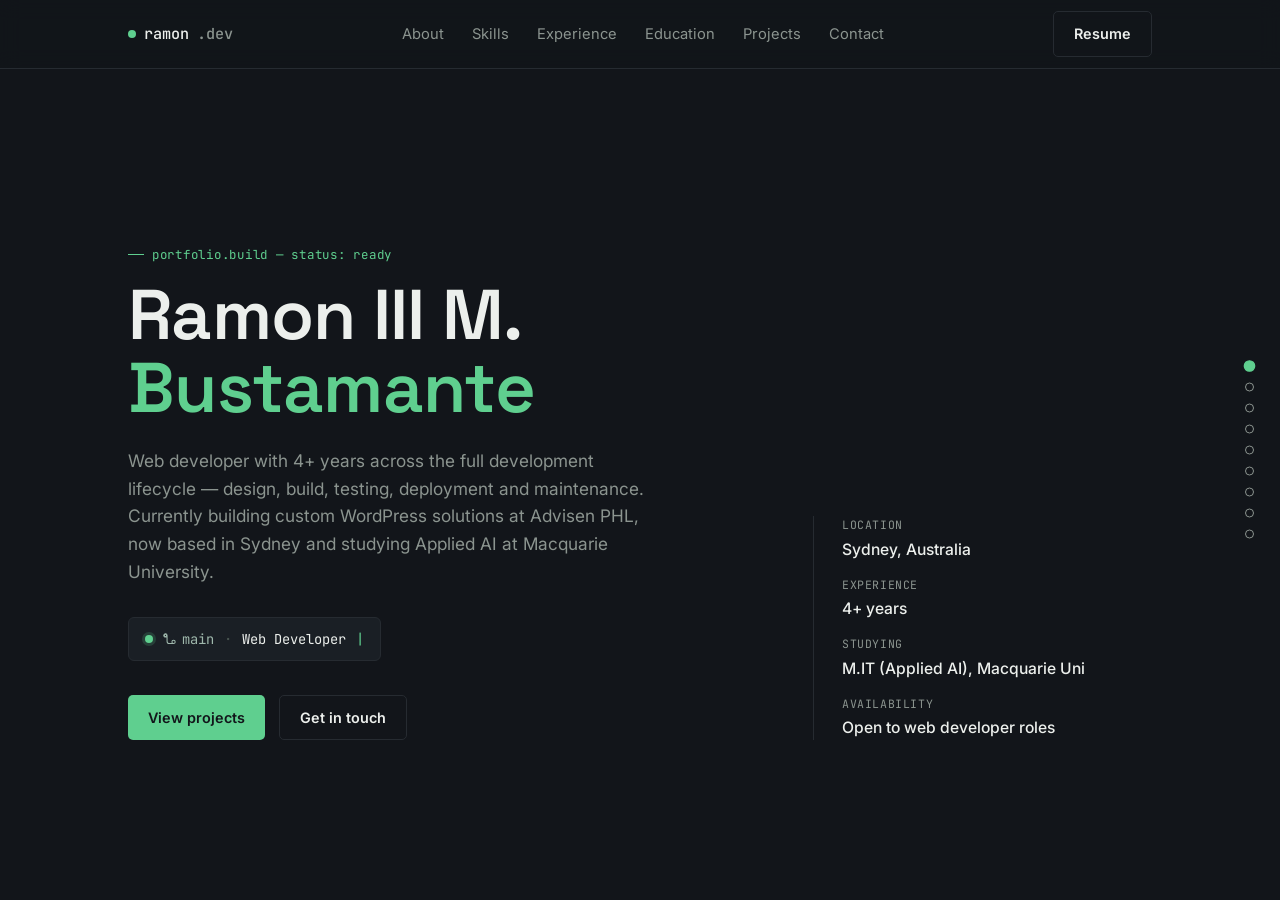
==== index.html @ 5009790d "Update index.html" ====
<!DOCTYPE html>
<html lang="en">
<head>
<meta charset="UTF-8">
<meta name="viewport" content="width=device-width, initial-scale=1.0">
<title>Ramon Bustamante — Web Developer</title>
<meta name="description" content="Ramon Bustamante — Web Developer with 4+ years of experience in WordPress, PHP and JavaScript, based in Sydney, Australia.">
<link rel="icon" href="data:image/svg+xml,%3Csvg xmlns='http://www.w3.org/2000/svg' viewBox='0 0 64 64'%3E%3Crect width='64' height='64' rx='14' fill='%231A1F25'/%3E%3Ctext x='32' y='43' font-family='Georgia, serif' font-size='30' font-weight='700' fill='%235FCF8F' text-anchor='middle'%3ER%3C/text%3E%3C/svg%3E">
<meta name="theme-color" content="#12151A">
<link rel="preconnect" href="https://fonts.googleapis.com">
<link rel="preconnect" href="https://fonts.gstatic.com" crossorigin>
<link href="https://fonts.googleapis.com/css2?family=Space+Grotesk:wght@400;500;600;700&family=Inter:wght@400;500;600;700&family=JetBrains+Mono:wght@400;500&display=swap" rel="stylesheet">
<link rel="stylesheet" href="styles.css">
</head>
<body>

<header>
  <div class="wrap">
    <a href="#top" class="logo"><span class="dot"></span>ramon<span class="muted">.dev</span></a>
    <nav id="siteNav">
      <ul>
        <li><a href="#about">About</a></li>
        <li><a href="#skills">Skills</a></li>
        <li><a href="#experience">Experience</a></li>
        <li><a href="#education">Education</a></li>
        <li><a href="#projects">Projects</a></li>
        <li><a href="#contact">Contact</a></li>
      </ul>
      <button class="nav-toggle" id="navToggle" aria-label="Toggle menu" aria-expanded="false">
        <span class="hamburger"><span></span><span></span><span></span></span>
      </button>
    </nav>
    <a href="resume.pdf" class="btn btn-outline header-cta" target="_blank" rel="noopener">Resume</a>
  </div>
</header>

<main id="top">
<div class="hscroll" id="hscroll">

  <!-- ================= HERO ================= -->
  <section class="hero panel">
    <div class="wrap">
      <div>
        <div class="eyebrow">portfolio.build — status: ready</div>
        <h1>Ramon III M. <span>Bustamante</span></h1>
        <p class="lede">
          Web developer with 4+ years across the full development lifecycle — design, build,
          testing, deployment and maintenance. Currently building custom WordPress solutions at
          Advisen PHL, now based in Sydney and studying Applied AI at Macquarie University.
        </p>

        <div class="status-bar" aria-live="polite">
          <span class="status-dot"></span>
          <span class="status-branch">
            <svg width="13" height="13" viewBox="0 0 16 16" fill="none"><path d="M5 3a2 2 0 1 1-4 0 2 2 0 0 1 4 0Zm10 8a2 2 0 1 1-4 0 2 2 0 0 1 4 0ZM5 3v7a3 3 0 0 0 3 3h3" stroke="#9FB8AC" stroke-width="1.3"/><circle cx="3" cy="3" r="1.4" stroke="#9FB8AC" stroke-width="1.3"/></svg>
            main
          </span>
          <span class="status-sep">·</span>
          <span id="roleText">Web Developer</span><span class="status-cursor">|</span>
        </div>

        <div class="hero-cta">
          <a href="#projects" class="btn btn-solid">View projects</a>
          <a href="mailto:rbustam93@gmail.com" class="btn btn-outline">Get in touch</a>
        </div>
      </div>

      <div class="hero-meta">
        <div class="meta-row"><span class="k">LOCATION</span><span class="v">Sydney, Australia</span></div>
        <div class="meta-row"><span class="k">EXPERIENCE</span><span class="v">4+ years</span></div>
        <div class="meta-row"><span class="k">STUDYING</span><span class="v">M.IT (Applied AI), Macquarie Uni</span></div>
        <div class="meta-row"><span class="k">AVAILABILITY</span><span class="v">Open to web developer roles</span></div>
      </div>
    </div>
  </section>

  <!-- ================= ABOUT ================= -->
  <section class="about panel" id="about">
    <div class="wrap">
      <div class="reveal">
        <div class="eyebrow">about</div>
        <h2 class="section-title">Web Development + applied AI</h2>
        <p>
          I'm a web developer experienced across the full development lifecycle — design, build,
          testing, deployment and maintenance. Most recently I've been building custom WordPress
          themes and ACF-driven page sections at <strong>Advisen PHL</strong>, after roles at
          <strong>Snapscale</strong> (formerly Carpediem Solutions) and <strong>Carve Business
          Management Services</strong>, where I worked on WooCommerce stores, third-party API
          integrations and MySQL-backed hosting environments.
        </p>
        <p>
          I recently relocated my job search to Sydney, where I'm completing a Master of Information Technology,
          specialising in Applied AI, at Macquarie University. I'm looking for a web developer or digital
          coordinator role where I can keep shipping solid front-end and WordPress work while growing into
          AI-assisted tooling.
        </p>
      </div>
      <div class="facts reveal">
        <div class="fact"><span class="k">based_in</span><span class="v">Sydney, AU</span></div>
        <div class="fact"><span class="k">relocated_from</span><span class="v">Davao City, PH</span></div>
        <div class="fact"><span class="k">studying</span><span class="v">Macquarie University</span></div>
        <div class="fact"><span class="k">focus</span><span class="v">Web Dev · Applied AI</span></div>
        <div class="fact"><span class="k">target_role</span><span class="v">Web Developer</span></div>
        <div class="fact"><span class="k">status</span><span class="v">Open to work</span></div>
      </div>
    </div>
  </section>

  <!-- ================= SKILLS ================= -->
  <section class="panel" id="skills">
    <div class="wrap">
      <div class="section-head reveal">
        <div class="eyebrow">stack</div>
        <h2 class="section-title">Toolkit</h2>
      </div>
      <div class="skills-grid reveal">
        <div class="skill-card">
          <span class="count">04 tools</span>
          <h3>Frontend</h3>
          <div class="tag-row">
            <span class="tag">HTML5</span><span class="tag">CSS3</span><span class="tag">JavaScript</span><span class="tag">Responsive Design</span>
          </div>
        </div>
        <div class="skill-card">
          <span class="count">05 tools</span>
          <h3>Backend &amp; Databases</h3>
          <div class="tag-row">
            <span class="tag">PHP</span><span class="tag">MySQL</span><span class="tag">MSSQL</span><span class="tag">phpMyAdmin</span><span class="tag">C#</span>
          </div>
        </div>
        <div class="skill-card">
          <span class="count">04 tools</span>
          <h3>CMS &amp; Ecommerce</h3>
          <div class="tag-row">
            <span class="tag">WordPress</span><span class="tag">ACF</span><span class="tag">WooCommerce</span><span class="tag">Page Builders</span>
          </div>
        </div>
        <div class="skill-card">
          <span class="count">03 tools</span>
          <h3>Design &amp; 3D</h3>
          <div class="tag-row">
            <span class="tag">Adobe Illustrator</span><span class="tag">Adobe Photoshop</span><span class="tag">Unity 3D</span>
          </div>
        </div>
        <div class="skill-card">
          <span class="count">core</span>
          <h3>Strengths</h3>
          <div class="tag-row">
            <span class="tag">Performance Optimization</span><span class="tag">Problem Solving</span><span class="tag">Teamwork</span>
          </div>
        </div>
        <div class="skill-card learning">
          <span class="count">in progress</span>
          <h3>Currently learning</h3>
          <div class="tag-row">
            <span class="tag">Applied AI</span><span class="tag">Machine Learning</span>
          </div>
        </div>
      </div>
    </div>
  </section>

  <!-- ================= EXPERIENCE ================= -->
  <section class="panel" id="experience">
    <div class="wrap">
      <div class="section-head reveal">
        <div class="eyebrow">experience — 01 / 03</div>
        <h2 class="section-title">Website Developer</h2>
      </div>
      <div class="exp-block reveal">
        <div class="exp-meta">
          <span class="exp-org">Advisen PHL, Inc.</span>
          <span class="exp-date">Jan 2024 — Present</span>
        </div>
        <ul class="exp-list">
          <li>Develop responsive custom WordPress themes in a PHP environment</li>
          <li>Build custom WordPress page sections using the ACF plugin</li>
          <li>Design layouts and UI following HTML/CSS best practices, plus QA and site testing</li>
          <li>Deploy sites by configuring DNS and connecting hosting to WordPress</li>
        </ul>
      </div>
    </div>
  </section>

  <section class="panel" id="experience-2">
    <div class="wrap">
      <div class="section-head reveal">
        <div class="eyebrow">experience — 02 / 03</div>
        <h2 class="section-title">Website Developer</h2>
      </div>
      <div class="exp-block reveal">
        <div class="exp-meta">
          <span class="exp-org">Snapscale (formerly Carpediem Solutions)</span>
          <span class="exp-date">Nov 2021 — Jan 2024</span>
        </div>
        <ul class="exp-list">
          <li>Developed, tested and deployed web applications with cross-functional teams</li>
          <li>Built responsive interfaces with HTML5, CSS3 and JavaScript across devices</li>
          <li>Built responsive pages using custom builder tools and plugins within WordPress</li>
          <li>Tracked industry trends and recommended continuous improvements</li>
        </ul>
      </div>
    </div>
  </section>

  <section class="panel" id="experience-3">
    <div class="wrap">
      <div class="section-head reveal">
        <div class="eyebrow">experience — 03 / 03</div>
        <h2 class="section-title">Website Developer</h2>
      </div>
      <div class="exp-block reveal">
        <div class="exp-meta">
          <span class="exp-org">Carve Business Management Services</span>
          <span class="exp-date">2020 — 2021</span>
        </div>
        <ul class="exp-list">
          <li>Integrated secure payment gateways for WooCommerce stores supporting 3,000+ users</li>
          <li>Developed and integrated third-party APIs for order processing and data sync</li>
          <li>Configured server-side environments, hosting, and MySQL databases via phpMyAdmin</li>
          <li>Handled site migration, maintenance, debugging and performance checks</li>
        </ul>
      </div>
    </div>
  </section>

  <!-- ================= EDUCATION ================= -->
  <section class="panel" id="education">
    <div class="wrap">
      <div class="section-head reveal">
        <div class="eyebrow">education</div>
        <h2 class="section-title">Education</h2>
      </div>
      <div class="edu-card reveal">
        <div class="edu-main">
          <h3>BS in Information Technology</h3>
          <div class="edu-org">Holy Cross of Davao College</div>
          <span class="edu-date">2016 — 2020</span>
        </div>
        <ul>
          <li>Best in Capstone 2020 — Museo: a virtual tour guide for Davao Museum using augmented reality</li>
          <li>Certificates: SMART SWEEP, CISCO Packet Tracer, Android Dev Training</li>
        </ul>
      </div>
    </div>
  </section>

  <!-- ================= PROJECTS ================= -->
  <section class="panel" id="projects">
    <div class="wrap">
      <div class="section-head reveal">
        <div class="eyebrow">selected work</div>
        <h2 class="section-title">Projects</h2>
      </div>
      <!-- EDIT: add live/repo links once you have them, and swap in more real client projects -->
      <div class="project-grid reveal">
        <div class="project-card">
          <div class="project-top">
            <h3>Museo — AR Museum Tour Guide</h3>
            <span class="project-num">01</span>
          </div>
          <p>Augmented reality virtual tour guide for the Davao Museum, built as a capstone project — awarded Best in Capstone 2020 at Holy Cross of Davao College.</p>
          <div class="tag-row">
            <span class="tag">Unity 3D</span><span class="tag">C#</span><span class="tag">AR</span>
          </div>
          <div class="project-links">
            <a href="#" target="_blank" rel="noopener">Live ↗</a>
            <a href="#" target="_blank" rel="noopener">Code ↗</a>
          </div>
        </div>
        <div class="project-card">
          <div class="project-top">
            <h3>Project Two</h3>
            <span class="project-num">02</span>
          </div>
          <p>Add a client or personal project here — e.g. a WordPress build, WooCommerce store, or custom theme you can showcase.</p>
          <div class="tag-row">
            <span class="tag">WordPress</span><span class="tag">PHP</span>
          </div>
          <div class="project-links">
            <a href="#" target="_blank" rel="noopener">Live ↗</a>
            <a href="#" target="_blank" rel="noopener">Code ↗</a>
          </div>
        </div>
        <div class="project-card">
          <div class="project-top">
            <h3>Project Three</h3>
            <span class="project-num">03</span>
          </div>
          <p>One or two sentences on what this project does and the problem it solves.</p>
          <div class="tag-row">
            <span class="tag">WooCommerce</span><span class="tag">SEO</span>
          </div>
          <div class="project-links">
            <a href="#" target="_blank" rel="noopener">Live ↗</a>
            <a href="#" target="_blank" rel="noopener">Code ↗</a>
          </div>
        </div>
      </div>
    </div>
  </section>

  <!-- ================= CONTACT ================= -->
  <section class="panel panel-contact" id="contact">
    <div class="wrap">
      <div class="contact reveal">
        <div class="contact-inner">
          <h2>Let's work together</h2>
          <p>Looking for a web developer or digital coordinator in Sydney? I'd love to hear from you.</p>
          <div class="prompt">
            <!-- EDIT: double-check the email below — it looked like it might be a typo of gmail.com on your resume. Add your real LinkedIn/GitHub too. -->
            <div><span class="p1">$</span> <span class="p2">contact</span> --email <a href="mailto:rbustam93@gmail.com">rbustam93@gmail.com</a></div>
            <div><span class="p1">$</span> <span class="p2">contact</span> --phone <a href="tel:+61403941724">+61 403 941 724</a></div>
            <div><span class="p1">$</span> <span class="p2">contact</span> --linkedin <a href="https://www.linkedin.com/in/rbustam93/" target="_blank" rel="noopener">https://www.linkedin.com/in/rbustam93/</a></div>
            <div><span class="p1">$</span> <span class="p2">contact</span> --github <a href="https://github.com/rbustam" target="_blank" rel="noopener">https://github.com/rbustam</a></div>
          </div>
          <div class="contact-cta">
            <a href="mailto:rbustam93@gmail.com" class="btn btn-solid" style="background:#5FCF8F;color:#12181B">Email me</a>
          </div>
        </div>
      </div>
      <footer>
        <span id="year"></span> · Built with HTML, CSS &amp; JS · Deployed on GitHub Pages
      </footer>
    </div>
  </section>

</div><!-- /.hscroll -->

<nav class="dot-nav" id="dotNav" aria-label="Section navigation">
  <button data-index="0" aria-label="Go to Hero" class="active"></button>
  <button data-index="1" aria-label="Go to About"></button>
  <button data-index="2" aria-label="Go to Skills"></button>
  <button data-index="3" aria-label="Go to Experience 1 of 3"></button>
  <button data-index="4" aria-label="Go to Experience 2 of 3"></button>
  <button data-index="5" aria-label="Go to Experience 3 of 3"></button>
  <button data-index="6" aria-label="Go to Education"></button>
  <button data-index="7" aria-label="Go to Projects"></button>
  <button data-index="8" aria-label="Go to Contact"></button>
</nav>

</main>

<script>
  // Footer year
  document.getElementById('year').textContent = new Date().getFullYear();

  // Mobile nav toggle
  const nav = document.getElementById('siteNav');
  const navToggle = document.getElementById('navToggle');
  navToggle.addEventListener('click', () => {
    const open = nav.classList.toggle('open');
    navToggle.setAttribute('aria-expanded', open);
  });
  nav.querySelectorAll('a').forEach(a => a.addEventListener('click', () => {
    nav.classList.remove('open');
    navToggle.setAttribute('aria-expanded', false);
  }));

  // Rotating role text in the status bar
  // EDIT: change these to the roles/titles you want to highlight
  const roles = ['Web Developer', 'WordPress & PHP Specialist', 'Applied AI Student @ Macquarie'];
  let roleIndex = 0;
  const roleText = document.getElementById('roleText');
  const reduceMotion = window.matchMedia('(prefers-reduced-motion: reduce)').matches;
  if (!reduceMotion) {
    setInterval(() => {
      roleText.style.opacity = 0;
      setTimeout(() => {
        roleIndex = (roleIndex + 1) % roles.length;
        roleText.textContent = roles[roleIndex];
        roleText.style.opacity = 1;
      }, 250);
    }, 2800);
  }

  // ---- Horizontal snap-scroll (desktop only; mobile stays normal vertical scroll) ----
  const hscroll = document.getElementById('hscroll');
  const panels = Array.from(document.querySelectorAll('.panel'));
  const dotNav = document.getElementById('dotNav');
  const dots = dotNav ? Array.from(dotNav.querySelectorAll('button')) : [];
  const isDesktopLayout = () => window.innerWidth > 860;

  // Redirect vertical wheel/trackpad input into horizontal movement
  hscroll.addEventListener('wheel', (e) => {
    if (!isDesktopLayout()) return;
    if (Math.abs(e.deltaY) >= Math.abs(e.deltaX)) {
      e.preventDefault();
      hscroll.scrollLeft += e.deltaY;
    }
  }, { passive: false });

  // Arrow-key / Page Up-Down navigation between panels
  window.addEventListener('keydown', (e) => {
    if (!isDesktopLayout()) return;
    if (e.key === 'ArrowRight' || e.key === 'PageDown') {
      e.preventDefault();
      hscroll.scrollBy({ left: window.innerWidth, behavior: 'smooth' });
    } else if (e.key === 'ArrowLeft' || e.key === 'PageUp') {
      e.preventDefault();
      hscroll.scrollBy({ left: -window.innerWidth, behavior: 'smooth' });
    }
  });

  // Nav links + logo + "View projects" scroll to the right panel instead of jumping vertically
  document.querySelectorAll('#siteNav a, .hero-cta a[href^="#"], .logo').forEach(a => {
    a.addEventListener('click', (e) => {
      const targetId = a.getAttribute('href').slice(1);
      const target = document.getElementById(targetId);
      if (!target || !isDesktopLayout()) return;
      e.preventDefault();
      hscroll.scrollTo({ left: target.offsetLeft, behavior: 'smooth' });
    });
  });

  // Dot navigation: click to jump, and highlight whichever panel is active
  if (dotNav) {
    dots.forEach(btn => {
      btn.addEventListener('click', () => {
        const idx = parseInt(btn.dataset.index, 10);
        hscroll.scrollTo({ left: panels[idx].offsetLeft, behavior: 'smooth' });
      });
    });
    const syncDots = () => {
      if (!isDesktopLayout()) return;
      const idx = Math.round(hscroll.scrollLeft / window.innerWidth);
      dots.forEach((d, i) => d.classList.toggle('active', i === idx));
    };
    hscroll.addEventListener('scroll', syncDots);
    syncDots();
  }

  // Scroll reveal
  const revealEls = document.querySelectorAll('.reveal');
  if ('IntersectionObserver' in window && !reduceMotion) {
    const io = new IntersectionObserver((entries) => {
      entries.forEach(entry => {
        if (entry.isIntersecting) {
          entry.target.classList.add('is-visible');
          io.unobserve(entry.target);
        }
      });
    }, { threshold: 0.15 });
    revealEls.forEach(el => io.observe(el));
  } else {
    revealEls.forEach(el => el.classList.add('is-visible'));
  }
</script>

</body>
</html>
---- styles.css ----
/* ---------- Reset ---------- */
  *,*::before,*::after{box-sizing:border-box;margin:0;padding:0}
  img{max-width:100%;display:block}
  a{color:inherit;text-decoration:none}
  button{font:inherit;cursor:pointer;border:none;background:none;color:inherit}
  ul{list-style:none}

  /* ---------- Tokens (dark theme) ---------- */
  :root{
    --bg:#12151A;
    --bg-raised:#1A1F25;
    --bg-sunken:#0C0E11;
    --fg:#ECEFEC;
    --fg-dim:#8B948F;
    --accent:#5FCF8F;
    --accent-deep:#3AA873;
    --gold:#E3A542;
    --line:#262B31;
    --font-display:'Space Grotesk',sans-serif;
    --font-body:'Inter',sans-serif;
    --font-mono:'JetBrains Mono',monospace;
    --max:1080px;
  }

  html{scroll-behavior:smooth}
  body{
    background:var(--bg);
    color:var(--fg);
    font-family:var(--font-body);
    line-height:1.6;
    -webkit-font-smoothing:antialiased;
  }

  .wrap{max-width:var(--max);margin:0 auto;padding:0 28px}

  a:focus-visible,button:focus-visible{
    outline:2px solid var(--accent);
    outline-offset:3px;
  }

  .eyebrow{
    font-family:var(--font-mono);
    font-size:.78rem;
    letter-spacing:.06em;
    color:var(--accent);
    display:flex;
    align-items:center;
    gap:8px;
    margin-bottom:14px;
  }
  .eyebrow::before{content:"";width:16px;height:1px;background:var(--accent)}

  h1,h2,h3{font-family:var(--font-display);letter-spacing:-.01em}
  .section-title{font-size:clamp(1.7rem,3.6vw,2.35rem);font-weight:600;margin-bottom:20px}
  section{padding:56px 0}
  .section-head{max-width:600px;margin-bottom:32px}
  .muted{color:var(--fg-dim)}

  /* ---------- Header ---------- */
  header{
    position:sticky;top:0;z-index:50;
    background:rgba(18,21,26,.86);
    backdrop-filter:blur(10px);
    border-bottom:1px solid var(--line);
  }
  header .wrap{
    height:68px;display:flex;align-items:center;justify-content:space-between;
  }
  .logo{
    font-family:var(--font-mono);font-weight:500;font-size:.95rem;
    display:flex;align-items:center;gap:8px;
  }
  .logo .dot{width:8px;height:8px;border-radius:50%;background:var(--accent);flex:none}
  nav{display:flex;align-items:center;gap:32px}
  nav ul{display:flex;gap:28px}
  nav a{font-size:.92rem;color:var(--fg-dim);transition:color .15s}
  nav a:hover{color:var(--fg)}
  .btn{
    font-family:var(--font-body);font-weight:600;font-size:.9rem;
    padding:10px 20px;border-radius:5px;display:inline-flex;align-items:center;gap:8px;
    transition:transform .15s, background .15s, color .15s;
  }
  .btn-solid{background:var(--accent);color:var(--bg)}
  .btn-solid:hover{background:var(--fg);color:var(--bg);transform:translateY(-1px)}
  .btn-outline{border:1px solid var(--line);color:var(--fg)}
  .btn-outline:hover{border-color:var(--accent);color:var(--accent)}

  .nav-toggle{display:none}
  .hamburger{width:20px;height:14px;position:relative}
  .hamburger span{
    position:absolute;left:0;width:100%;height:2px;background:var(--fg);
    transition:transform .2s, opacity .2s;
  }
  .hamburger span:nth-child(1){top:0}
  .hamburger span:nth-child(2){top:6px}
  .hamburger span:nth-child(3){top:12px}
  nav.open .hamburger span:nth-child(1){transform:translateY(6px) rotate(45deg)}
  nav.open .hamburger span:nth-child(2){opacity:0}
  nav.open .hamburger span:nth-child(3){transform:translateY(-6px) rotate(-45deg)}

  /* ---------- Hero ---------- */
  .hero{padding:64px 0 48px}
  .hero .wrap{display:grid;grid-template-columns:1.3fr .7fr;gap:56px;align-items:end}
  .hero h1{font-size:clamp(2.6rem,6vw,4.4rem);font-weight:600;line-height:1.04}
  .hero h1 span{color:var(--accent)}
  .hero p.lede{max-width:520px;margin-top:22px;font-size:1.08rem;color:var(--fg-dim)}

  .status-bar{
    margin-top:32px;
    display:inline-flex;align-items:center;gap:10px;
    font-family:var(--font-mono);font-size:.86rem;
    background:var(--bg-raised);color:var(--fg);border:1px solid var(--line);
    padding:10px 16px;border-radius:6px;
  }
  .status-dot{width:8px;height:8px;border-radius:50%;background:var(--accent);flex:none;
    box-shadow:0 0 0 3px rgba(95,207,143,.18)}
  .status-branch{display:flex;align-items:center;gap:6px;color:#9FB8AC}
  .status-sep{color:#4A5651}
  #roleText{transition:opacity .25s ease}
  .status-cursor{display:inline-block;animation:blink 1s step-end infinite;color:var(--accent)}
  @keyframes blink{50%{opacity:0}}

  .hero-meta{
    display:flex;flex-direction:column;gap:14px;
    border-left:1px solid var(--line);padding-left:28px;
  }
  .meta-row{display:flex;flex-direction:column;gap:2px}
  .meta-row .k{font-family:var(--font-mono);font-size:.72rem;color:var(--fg-dim);letter-spacing:.05em}
  .meta-row .v{font-size:.98rem;font-weight:500;color:var(--fg)}

  .hero-cta{display:flex;gap:14px;margin-top:34px}

  /* ---------- About ---------- */
  .about .wrap{display:grid;grid-template-columns:1.15fr .85fr;gap:64px}
  .about p{margin-bottom:16px;color:var(--fg-dim);max-width:540px}
  .about p strong{color:var(--fg)}
  .facts{
    border:1px solid var(--line);border-radius:8px;overflow:hidden;
    background:var(--bg-raised);
    height:fit-content;
  }
  .facts .fact{
    display:flex;justify-content:space-between;gap:16px;
    padding:16px 20px;border-bottom:1px solid var(--line);
    font-size:.92rem;
  }
  .facts .fact:last-child{border-bottom:none}
  .facts .fact .k{font-family:var(--font-mono);color:var(--fg-dim)}
  .facts .fact .v{font-weight:600;text-align:right;color:var(--fg)}

  /* ---------- Skills ---------- */
  .skills-grid{
    display:grid;grid-template-columns:repeat(3,1fr);gap:1px;
    background:var(--line);border:1px solid var(--line);border-radius:8px;overflow:hidden;
  }
  .skill-card{background:var(--bg);padding:22px 22px}
  .skill-card h3{font-size:1rem;font-weight:600;margin-bottom:4px}
  .skill-card .count{font-family:var(--font-mono);font-size:.72rem;color:var(--gold);margin-bottom:14px;display:block}
  .tag-row{display:flex;flex-wrap:wrap;gap:8px}
  .tag{
    font-family:var(--font-mono);font-size:.76rem;
    background:rgba(95,207,143,.12);color:var(--accent);
    padding:5px 10px;border-radius:4px;
  }
  .skill-card.learning{background:var(--accent);color:var(--bg)}
  .skill-card.learning h3{color:var(--bg)}
  .skill-card.learning .tag{background:rgba(12,14,17,.18);color:var(--bg)}

  /* ---------- Experience ---------- */
  .exp-block{max-width:640px}
  .exp-meta{display:flex;align-items:center;gap:16px;flex-wrap:wrap;margin-bottom:26px}
  .exp-org{color:var(--accent);font-weight:600;font-size:1.1rem}
  .exp-date{
    font-family:var(--font-mono);font-size:.8rem;color:var(--fg-dim);
    border:1px solid var(--line);padding:4px 10px;border-radius:4px;
  }
  .exp-list{color:var(--fg-dim);font-size:1rem}
  .exp-list li{position:relative;padding-left:18px;margin-bottom:12px;line-height:1.55}
  .exp-list li::before{content:"–";position:absolute;left:0;color:var(--gold)}

  /* ---------- Education ---------- */
  .edu-card{
    border:1px solid var(--line);border-radius:8px;padding:28px 30px;
    background:var(--bg-raised);display:flex;flex-wrap:wrap;gap:24px;justify-content:space-between;
  }
  .edu-card .edu-main h3{font-size:1.1rem;font-weight:600;margin-bottom:4px}
  .edu-card .edu-org{color:var(--accent);font-weight:600;font-size:.92rem;margin-bottom:10px}
  .edu-card .edu-date{font-family:var(--font-mono);font-size:.78rem;color:var(--fg-dim)}
  .edu-card ul{color:var(--fg-dim);font-size:.92rem;max-width:520px}
  .edu-card li{position:relative;padding-left:16px;margin-bottom:6px}
  .edu-card li::before{content:"–";position:absolute;left:0;color:var(--gold)}

  /* ---------- Projects ---------- */
  .project-grid{display:grid;grid-template-columns:repeat(3,1fr);gap:22px}
  .project-card{
    border:1px solid var(--line);border-radius:8px;padding:22px;
    background:var(--bg-raised);
    display:flex;flex-direction:column;gap:12px;
    transition:border-color .15s, transform .15s;
  }
  .project-card:hover{border-color:var(--accent);transform:translateY(-3px)}
  .project-top{display:flex;justify-content:space-between;align-items:flex-start}
  .project-card h3{font-size:1.08rem;font-weight:600}
  .project-num{font-family:var(--font-mono);font-size:.72rem;color:var(--fg-dim)}
  .project-card p{color:var(--fg-dim);font-size:.92rem;flex:1}
  .project-links{display:flex;gap:16px;font-family:var(--font-mono);font-size:.8rem}
  .project-links a{color:var(--accent);border-bottom:1px solid transparent}
  .project-links a:hover{border-color:var(--accent)}

  /* ---------- Contact ---------- */
  .contact{background:var(--bg-raised);color:var(--fg);border-radius:10px;padding:48px 44px;border:1px solid var(--line)}
  .contact-inner{max-width:var(--max);margin:0 auto}
  .contact h2{font-size:clamp(1.9rem,4vw,2.6rem);font-weight:600;margin-bottom:16px}
  .contact p{color:var(--fg-dim);max-width:460px;margin-bottom:30px}
  .prompt{
    font-family:var(--font-mono);font-size:.92rem;
    background:var(--bg-sunken);border:1px solid var(--line);border-radius:6px;
    padding:20px 22px;line-height:2;
  }
  .prompt .p1{color:var(--accent)}
  .prompt .p2{color:var(--fg-dim)}
  .prompt a{color:var(--fg);border-bottom:1px solid var(--line)}
  .prompt a:hover{border-color:var(--accent)}
  .contact-cta{margin-top:28px;display:flex;gap:14px}

  footer{padding:36px 0;text-align:center;font-family:var(--font-mono);font-size:.78rem;color:var(--fg-dim)}

  /* ---------- Reveal ---------- */
  .reveal{opacity:0;transform:translateY(16px);transition:opacity .5s ease, transform .5s ease}
  .reveal.is-visible{opacity:1;transform:translateY(0)}

  /* ---------- Dot nav (hidden by default; enabled on desktop below) ---------- */
  .dot-nav{display:none}

  /* ---------- Horizontal snap-scroll (desktop) ---------- */
  @media (min-width:861px){
    html,body{height:100%;overflow:hidden}
    body{display:flex;flex-direction:column}
    header{flex:none}
    main#top{flex:1;min-height:0;overflow:hidden;position:relative}

    .hscroll{
      display:flex;
      height:100%;
      overflow-x:auto;
      overflow-y:hidden;
      scroll-snap-type:x mandatory;
      -webkit-overflow-scrolling:touch;
      scrollbar-width:none;
    }
    .hscroll::-webkit-scrollbar{display:none}

    .panel{
      flex:0 0 100vw;
      width:100vw;
      height:100%;
      scroll-snap-align:start;
      scroll-snap-stop:always;
      overflow-y:auto;
      overflow-x:hidden;
      display:flex;
      flex-direction:column;
    }
    /* margin:auto vertically centers content that fits, and collapses to 0
       (rather than clipping) when content is taller than the panel */
    .panel > .wrap{margin:auto;width:100%}

    .dot-nav{
      display:flex;flex-direction:column;gap:12px;
      position:fixed;right:26px;top:50%;transform:translateY(-50%);z-index:60;
    }
    .dot-nav button{
      width:9px;height:9px;border-radius:50%;padding:0;
      border:1px solid var(--fg-dim);background:transparent;
      transition:background .2s,border-color .2s,transform .2s;
    }
    .dot-nav button.active{background:var(--accent);border-color:var(--accent);transform:scale(1.3)}
    .dot-nav button:hover{border-color:var(--accent)}
  }

  /* ---------- Responsive ---------- */
  @media (max-width:860px){
    .hero .wrap{grid-template-columns:1fr}
    .hero-meta{border-left:none;padding-left:0;border-top:1px solid var(--line);padding-top:20px;
      flex-direction:row;flex-wrap:wrap;gap:24px}
    .about .wrap{grid-template-columns:1fr}
    .skills-grid{grid-template-columns:repeat(2,1fr)}
    .project-grid{grid-template-columns:1fr}
    .contact{margin:0 16px;padding:44px 26px}
  }
  @media (max-width:680px){
    nav ul,.header-cta{display:none}
    nav.open ul{
      display:flex;flex-direction:column;position:absolute;top:68px;left:0;right:0;
      background:var(--bg);padding:20px 28px;gap:18px;border-bottom:1px solid var(--line);
    }
    .nav-toggle{display:flex;align-items:center;justify-content:center}
    .skills-grid{grid-template-columns:1fr}
    section{padding:56px 0}
  }

  @media (prefers-reduced-motion:reduce){
    *,*::before,*::after{
      animation-duration:.001ms!important;animation-iteration-count:1!important;
      transition-duration:.001ms!important;scroll-behavior:auto!important;
    }
  }
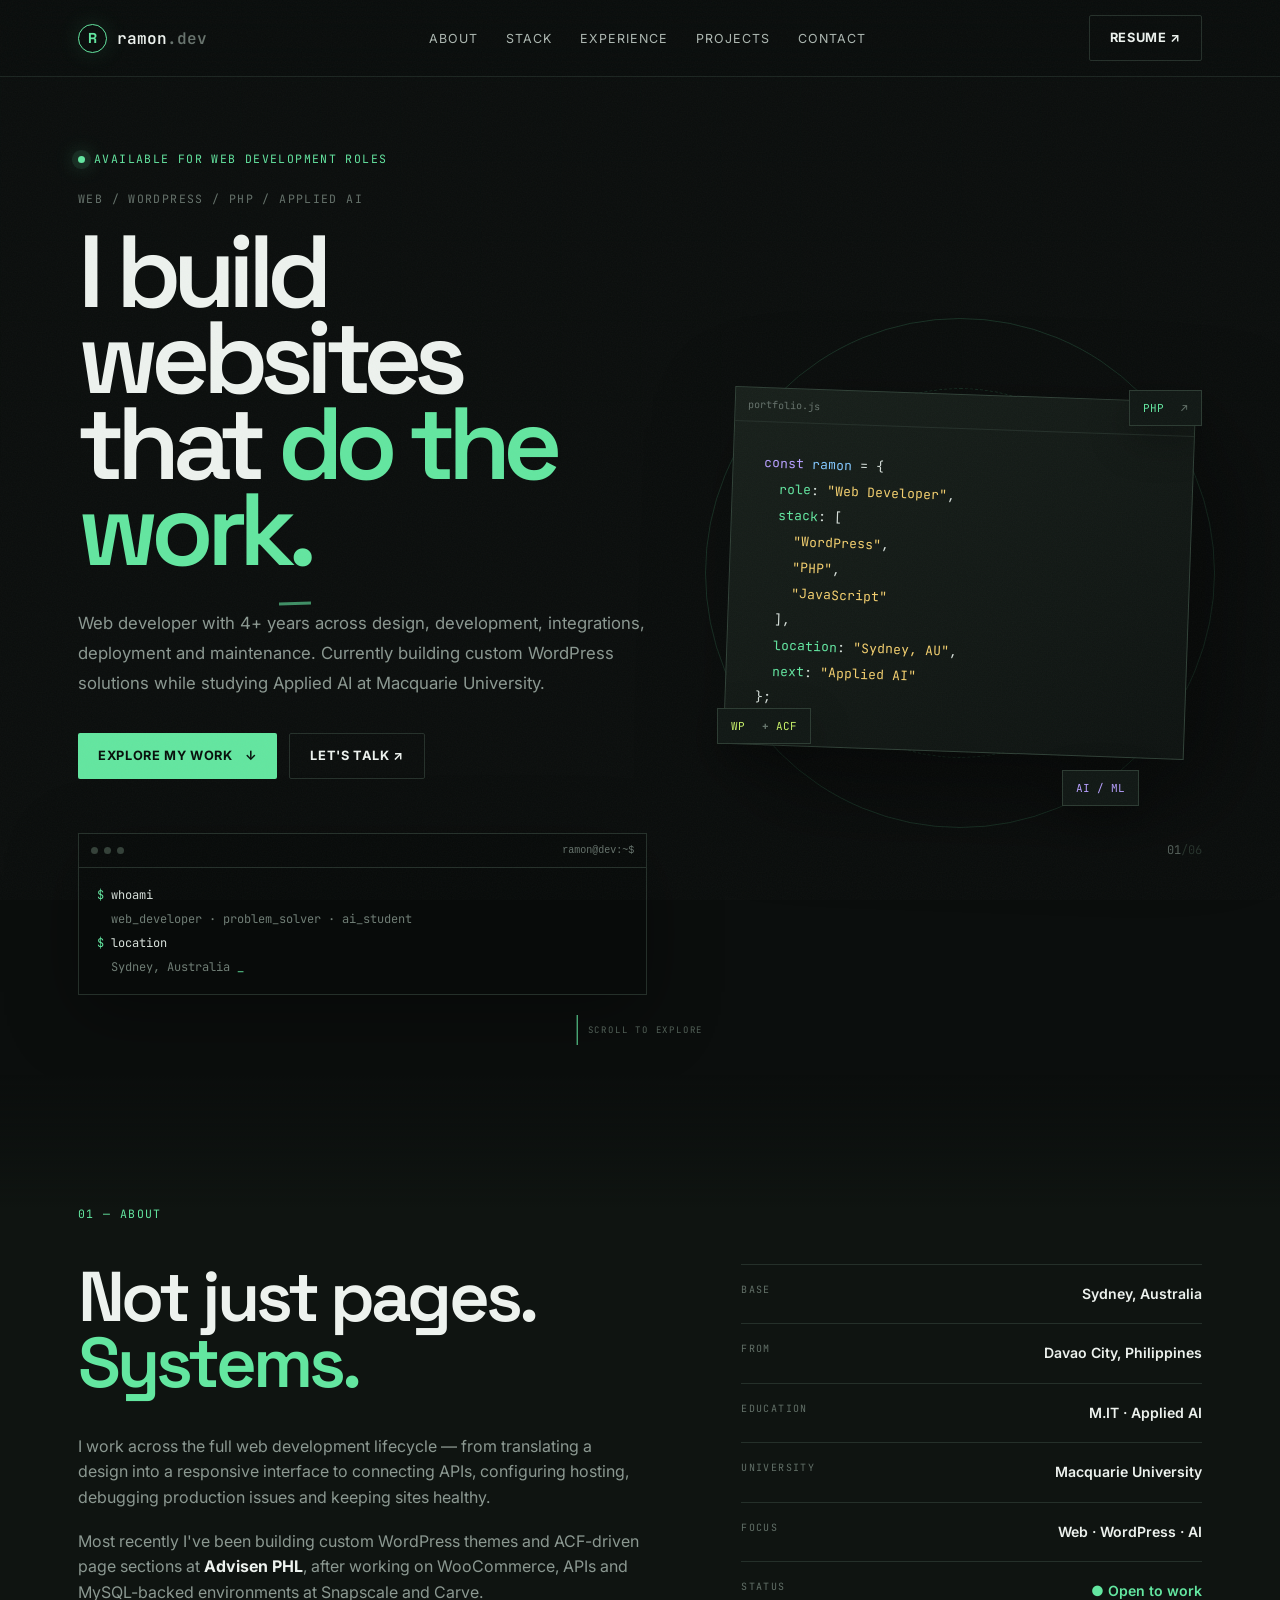
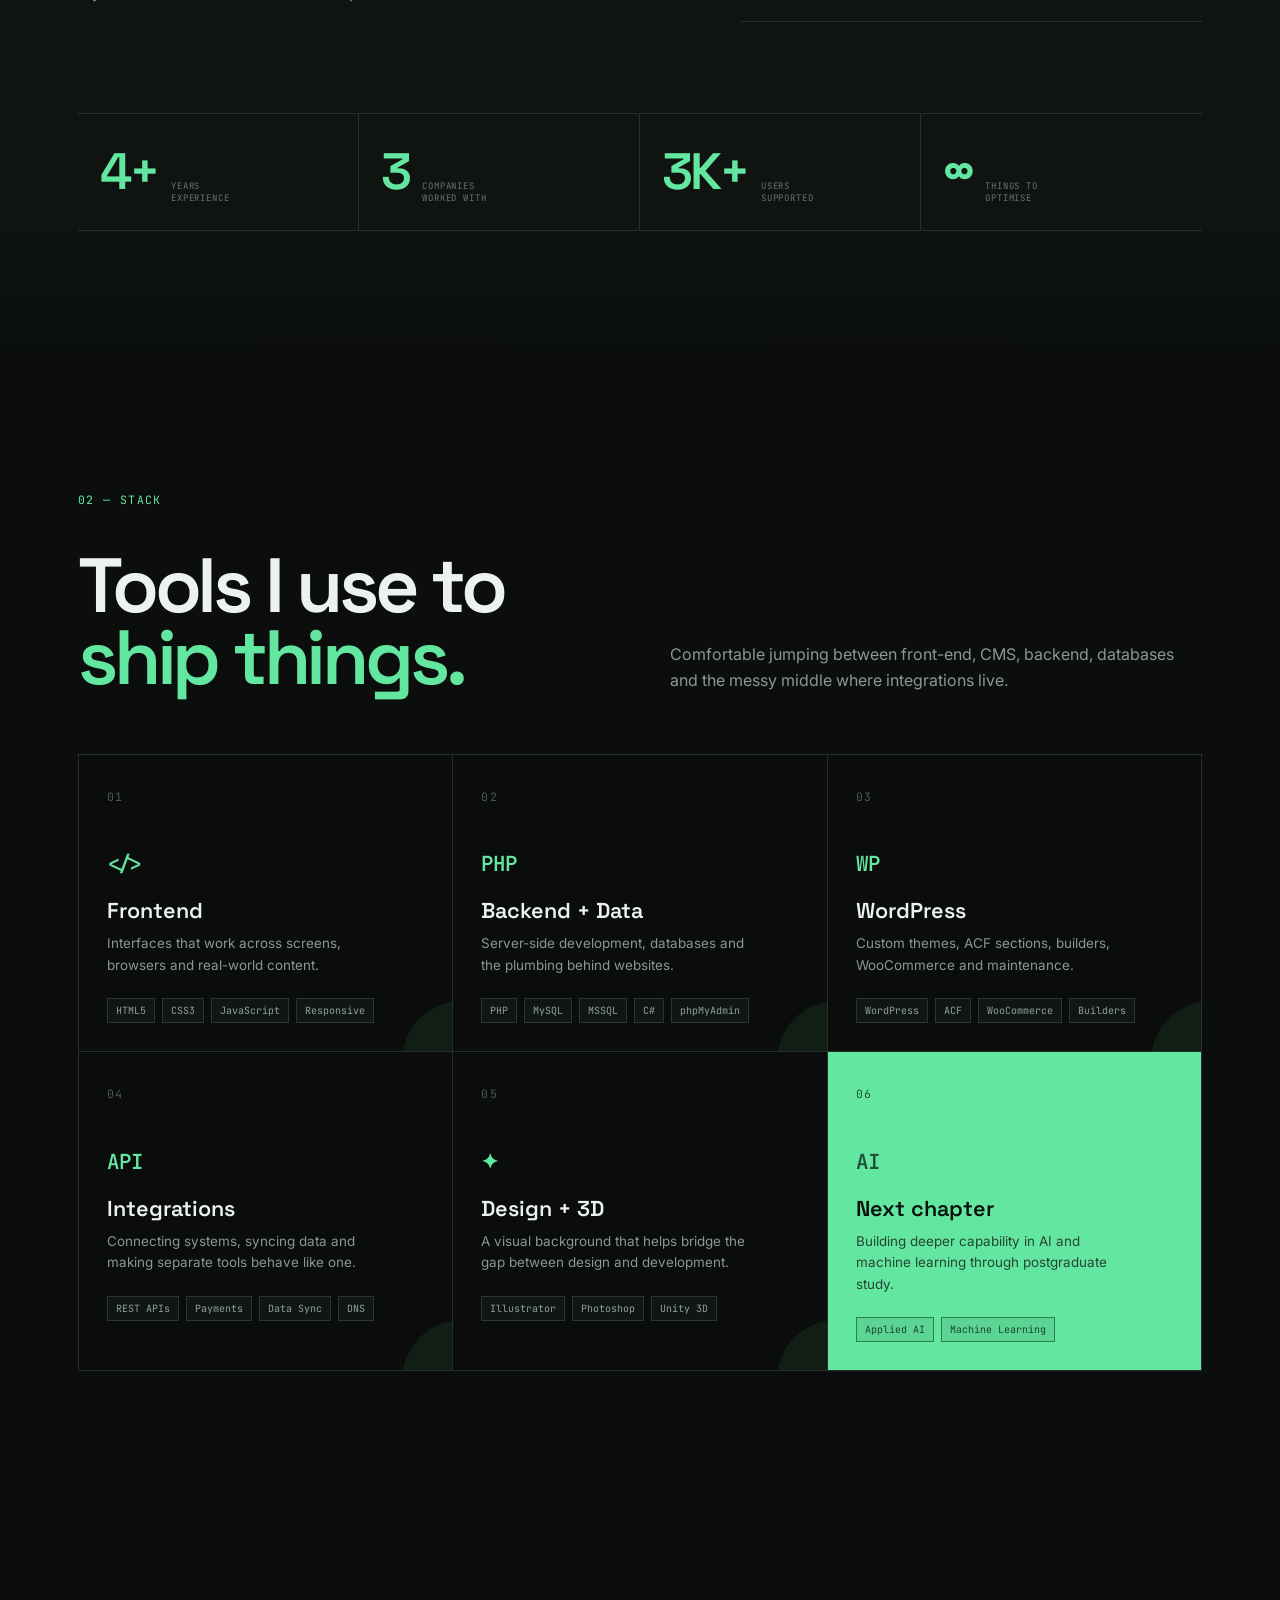
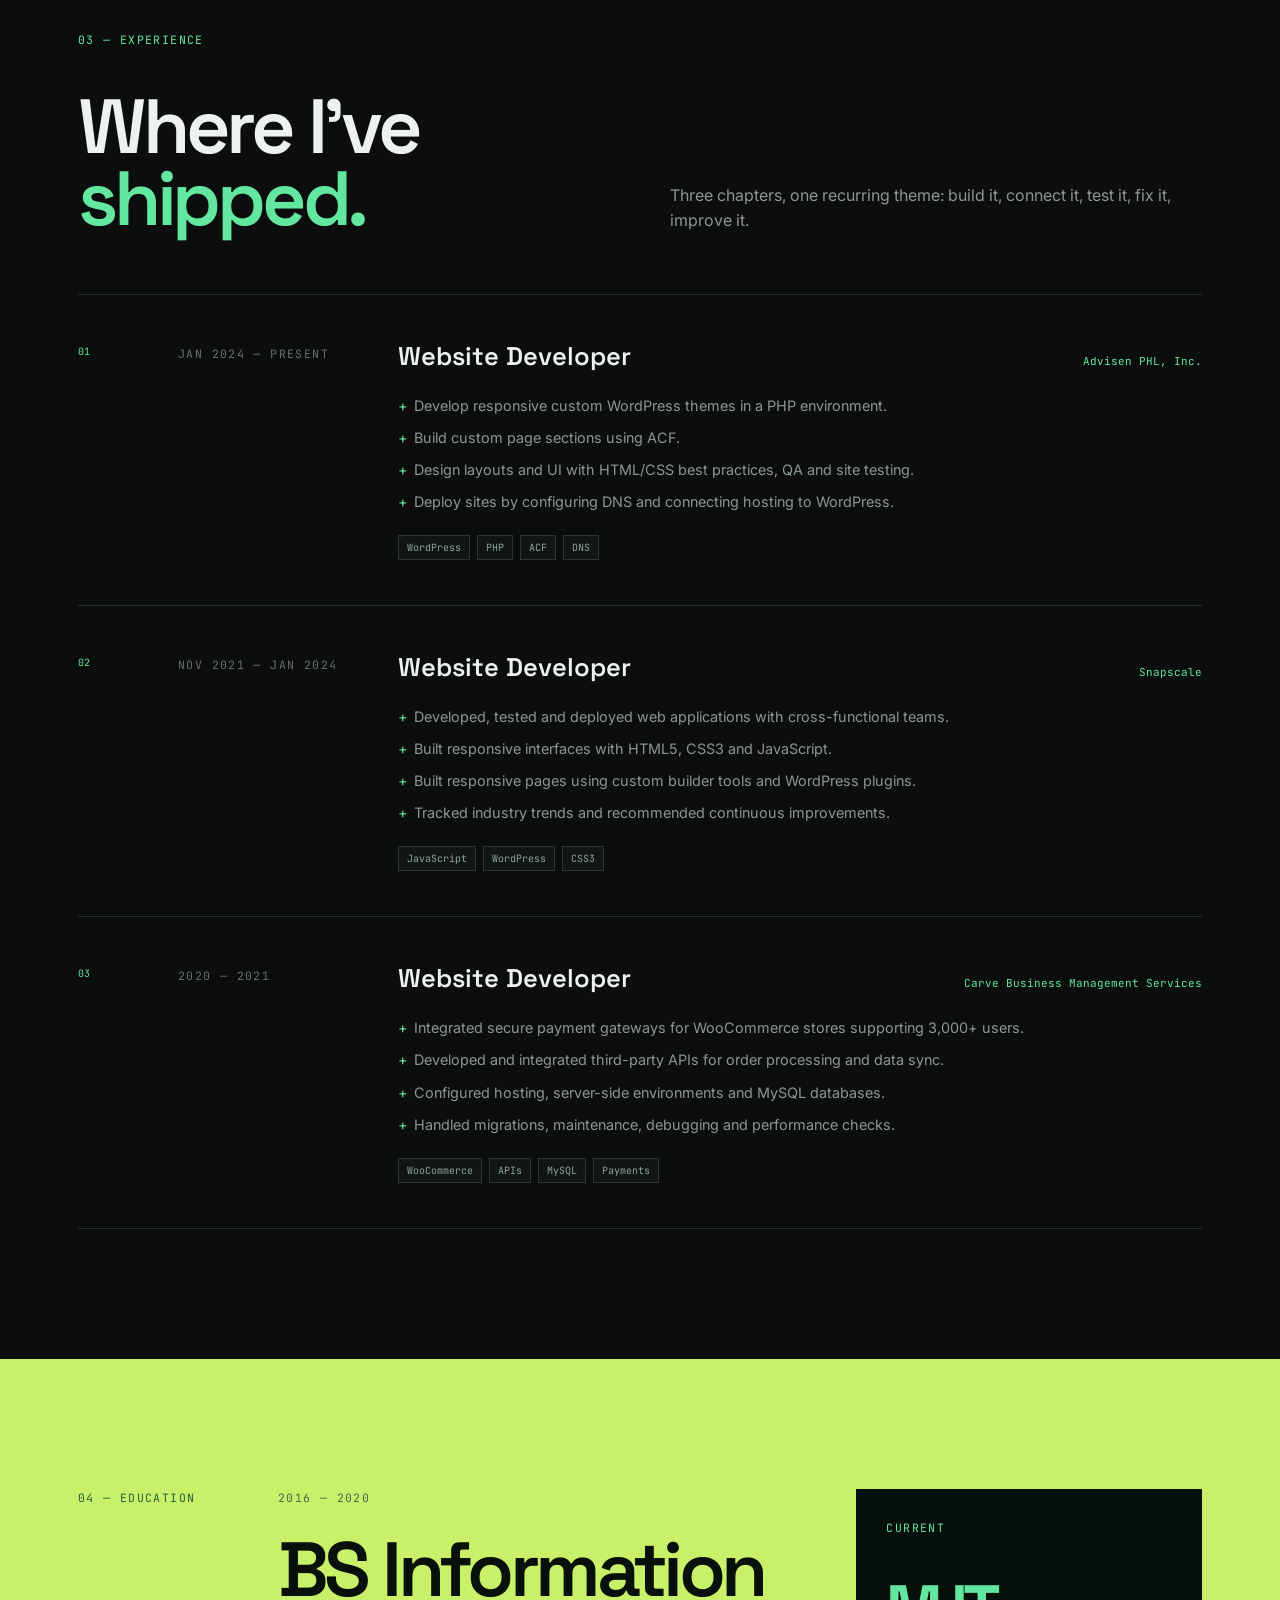
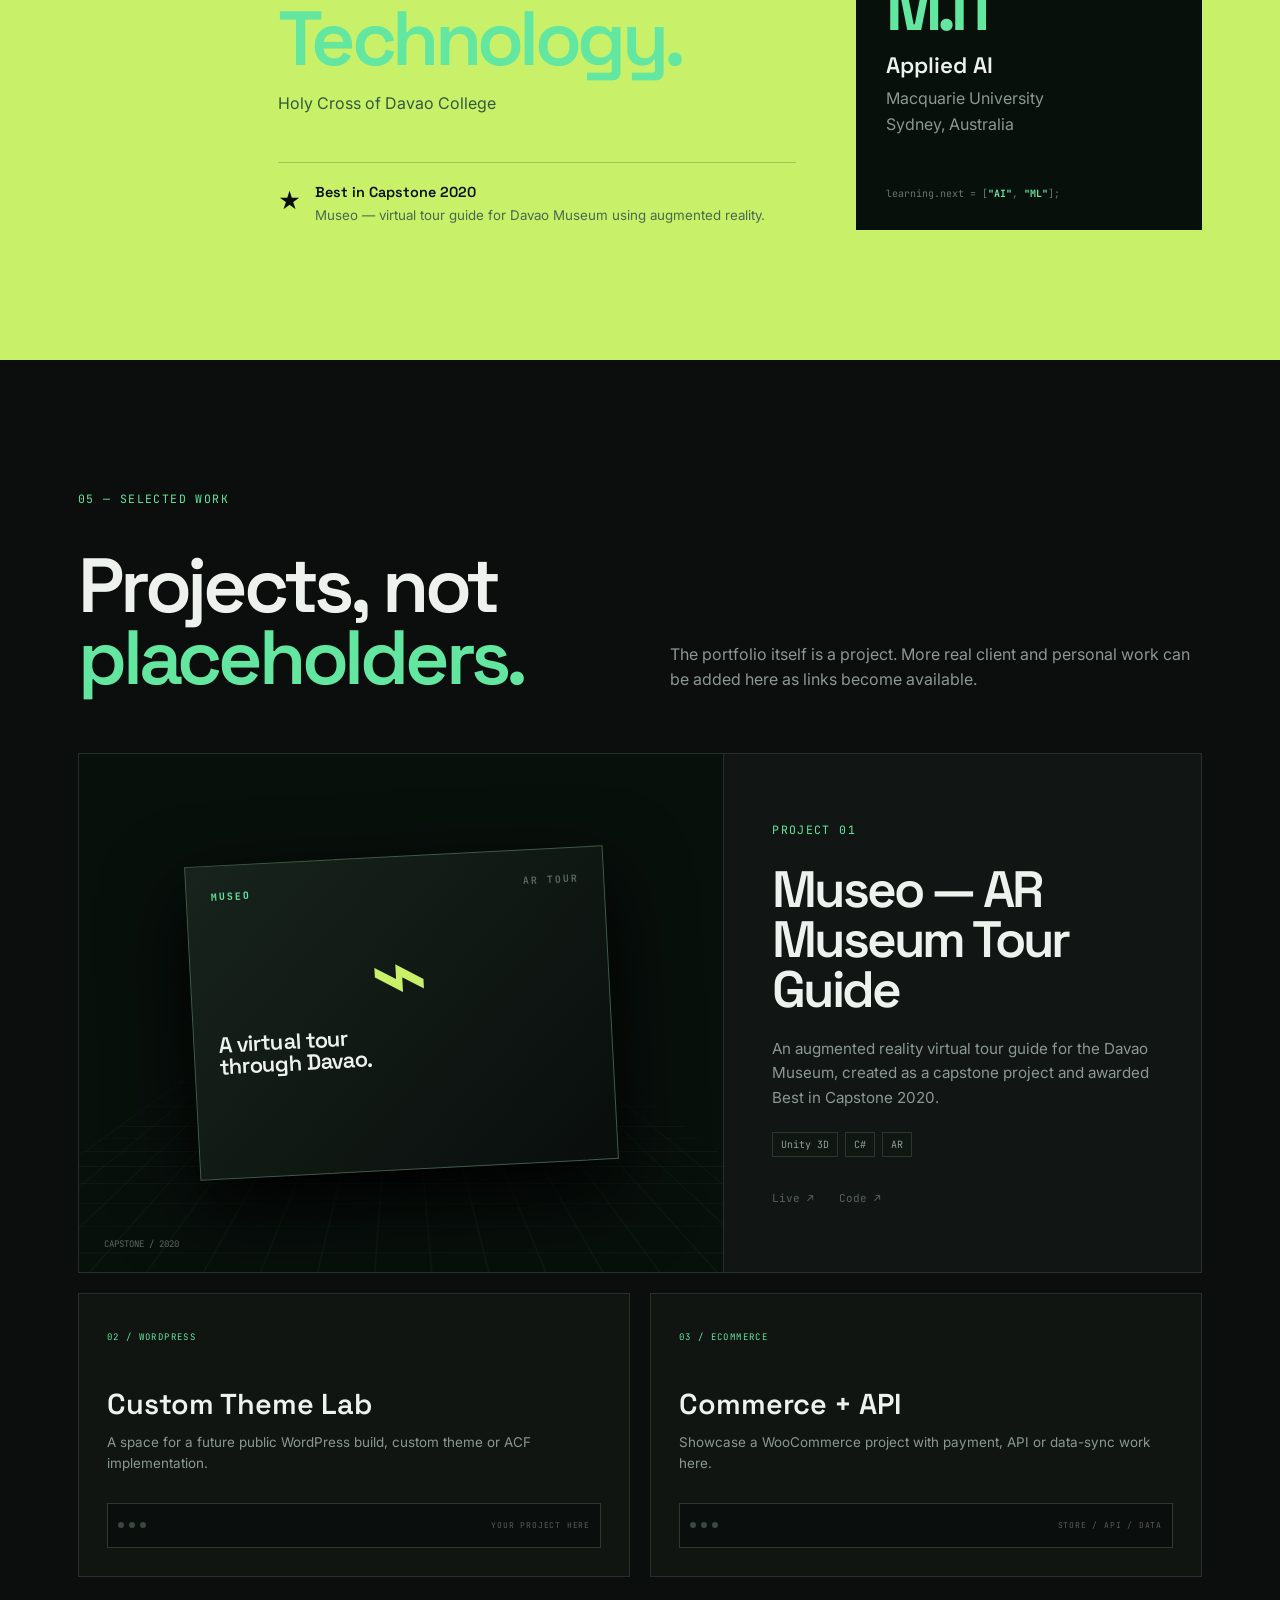
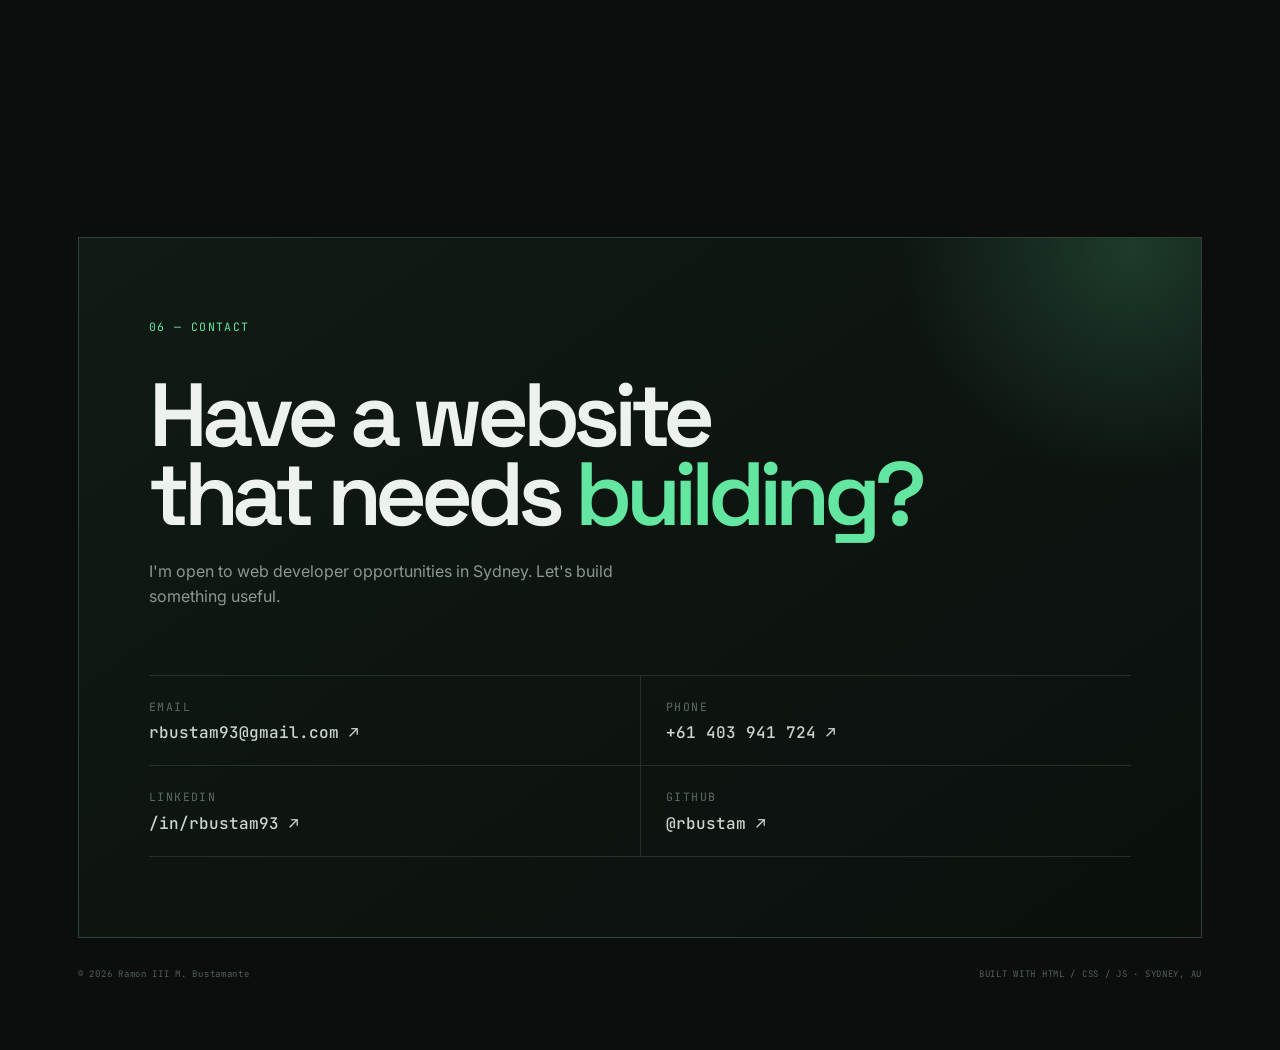
==== commit 2584bc6a: "update" ====
--- a/index.html
+++ b/index.html
@@ -13,439 +13,390 @@
 <link rel="stylesheet" href="styles.css">
 </head>
 <body>
-
-<header>
-  <div class="wrap">
-    <a href="#top" class="logo"><span class="dot"></span>ramon<span class="muted">.dev</span></a>
-    <nav id="siteNav">
-      <ul>
-        <li><a href="#about">About</a></li>
-        <li><a href="#skills">Skills</a></li>
-        <li><a href="#experience">Experience</a></li>
-        <li><a href="#education">Education</a></li>
-        <li><a href="#projects">Projects</a></li>
-        <li><a href="#contact">Contact</a></li>
-      </ul>
-      <button class="nav-toggle" id="navToggle" aria-label="Toggle menu" aria-expanded="false">
-        <span class="hamburger"><span></span><span></span><span></span></span>
-      </button>
-    </nav>
-    <a href="resume.pdf" class="btn btn-outline header-cta" target="_blank" rel="noopener">Resume</a>
-  </div>
-</header>
-
-<main id="top">
-<div class="hscroll" id="hscroll">
-
-  <!-- ================= HERO ================= -->
-  <section class="hero panel">
-    <div class="wrap">
-      <div>
-        <div class="eyebrow">portfolio.build — status: ready</div>
-        <h1>Ramon III M. <span>Bustamante</span></h1>
-        <p class="lede">
-          Web developer with 4+ years across the full development lifecycle — design, build,
-          testing, deployment and maintenance. Currently building custom WordPress solutions at
-          Advisen PHL, now based in Sydney and studying Applied AI at Macquarie University.
-        </p>
-
-        <div class="status-bar" aria-live="polite">
-          <span class="status-dot"></span>
-          <span class="status-branch">
-            <svg width="13" height="13" viewBox="0 0 16 16" fill="none"><path d="M5 3a2 2 0 1 1-4 0 2 2 0 0 1 4 0Zm10 8a2 2 0 1 1-4 0 2 2 0 0 1 4 0ZM5 3v7a3 3 0 0 0 3 3h3" stroke="#9FB8AC" stroke-width="1.3"/><circle cx="3" cy="3" r="1.4" stroke="#9FB8AC" stroke-width="1.3"/></svg>
-            main
-          </span>
-          <span class="status-sep">·</span>
-          <span id="roleText">Web Developer</span><span class="status-cursor">|</span>
-        </div>
-
-        <div class="hero-cta">
-          <a href="#projects" class="btn btn-solid">View projects</a>
-          <a href="mailto:rbustam93@gmail.com" class="btn btn-outline">Get in touch</a>
-        </div>
-      </div>
-
-      <div class="hero-meta">
-        <div class="meta-row"><span class="k">LOCATION</span><span class="v">Sydney, Australia</span></div>
-        <div class="meta-row"><span class="k">EXPERIENCE</span><span class="v">4+ years</span></div>
-        <div class="meta-row"><span class="k">STUDYING</span><span class="v">M.IT (Applied AI), Macquarie Uni</span></div>
-        <div class="meta-row"><span class="k">AVAILABILITY</span><span class="v">Open to web developer roles</span></div>
-      </div>
+  <div class="noise"></div>
+  <div class="grid-bg"></div>
+
+  <header>
+    <div class="wrap nav-wrap">
+      <a href="#top" class="logo" aria-label="Ramon home">
+        <span class="logo-mark">R</span><span>ramon<span class="muted">.dev</span></span>
+      </a>
+
+      <nav id="siteNav">
+        <ul>
+          <li><a href="#about">About</a></li>
+          <li><a href="#stack">Stack</a></li>
+          <li><a href="#experience">Experience</a></li>
+          <li><a href="#projects">Projects</a></li>
+          <li><a href="#contact">Contact</a></li>
+        </ul>
+        <button class="nav-toggle" id="navToggle" aria-label="Toggle menu" aria-expanded="false">
+          <span class="hamburger"><span></span><span></span><span></span></span>
+        </button>
+      </nav>
+
+      <a href="resume.pdf" class="btn btn-outline header-cta" target="_blank" rel="noopener">Resume ↗</a>
     </div>
-  </section>
-
-  <!-- ================= ABOUT ================= -->
-  <section class="about panel" id="about">
-    <div class="wrap">
-      <div class="reveal">
-        <div class="eyebrow">about</div>
-        <h2 class="section-title">Web Development + applied AI</h2>
-        <p>
-          I'm a web developer experienced across the full development lifecycle — design, build,
-          testing, deployment and maintenance. Most recently I've been building custom WordPress
-          themes and ACF-driven page sections at <strong>Advisen PHL</strong>, after roles at
-          <strong>Snapscale</strong> (formerly Carpediem Solutions) and <strong>Carve Business
-          Management Services</strong>, where I worked on WooCommerce stores, third-party API
-          integrations and MySQL-backed hosting environments.
-        </p>
-        <p>
-          I recently relocated my job search to Sydney, where I'm completing a Master of Information Technology,
-          specialising in Applied AI, at Macquarie University. I'm looking for a web developer or digital
-          coordinator role where I can keep shipping solid front-end and WordPress work while growing into
-          AI-assisted tooling.
-        </p>
-      </div>
-      <div class="facts reveal">
-        <div class="fact"><span class="k">based_in</span><span class="v">Sydney, AU</span></div>
-        <div class="fact"><span class="k">relocated_from</span><span class="v">Davao City, PH</span></div>
-        <div class="fact"><span class="k">studying</span><span class="v">Macquarie University</span></div>
-        <div class="fact"><span class="k">focus</span><span class="v">Web Dev · Applied AI</span></div>
-        <div class="fact"><span class="k">target_role</span><span class="v">Web Developer</span></div>
-        <div class="fact"><span class="k">status</span><span class="v">Open to work</span></div>
-      </div>
-    </div>
-  </section>
-
-  <!-- ================= SKILLS ================= -->
-  <section class="panel" id="skills">
-    <div class="wrap">
-      <div class="section-head reveal">
-        <div class="eyebrow">stack</div>
-        <h2 class="section-title">Toolkit</h2>
-      </div>
-      <div class="skills-grid reveal">
-        <div class="skill-card">
-          <span class="count">04 tools</span>
-          <h3>Frontend</h3>
-          <div class="tag-row">
-            <span class="tag">HTML5</span><span class="tag">CSS3</span><span class="tag">JavaScript</span><span class="tag">Responsive Design</span>
-          </div>
-        </div>
-        <div class="skill-card">
-          <span class="count">05 tools</span>
-          <h3>Backend &amp; Databases</h3>
-          <div class="tag-row">
-            <span class="tag">PHP</span><span class="tag">MySQL</span><span class="tag">MSSQL</span><span class="tag">phpMyAdmin</span><span class="tag">C#</span>
-          </div>
-        </div>
-        <div class="skill-card">
-          <span class="count">04 tools</span>
-          <h3>CMS &amp; Ecommerce</h3>
-          <div class="tag-row">
-            <span class="tag">WordPress</span><span class="tag">ACF</span><span class="tag">WooCommerce</span><span class="tag">Page Builders</span>
-          </div>
-        </div>
-        <div class="skill-card">
-          <span class="count">03 tools</span>
-          <h3>Design &amp; 3D</h3>
-          <div class="tag-row">
-            <span class="tag">Adobe Illustrator</span><span class="tag">Adobe Photoshop</span><span class="tag">Unity 3D</span>
-          </div>
-        </div>
-        <div class="skill-card">
-          <span class="count">core</span>
-          <h3>Strengths</h3>
-          <div class="tag-row">
-            <span class="tag">Performance Optimization</span><span class="tag">Problem Solving</span><span class="tag">Teamwork</span>
-          </div>
-        </div>
-        <div class="skill-card learning">
-          <span class="count">in progress</span>
-          <h3>Currently learning</h3>
-          <div class="tag-row">
-            <span class="tag">Applied AI</span><span class="tag">Machine Learning</span>
-          </div>
-        </div>
-      </div>
-    </div>
-  </section>
-
-  <!-- ================= EXPERIENCE ================= -->
-  <section class="panel" id="experience">
-    <div class="wrap">
-      <div class="section-head reveal">
-        <div class="eyebrow">experience — 01 / 03</div>
-        <h2 class="section-title">Website Developer</h2>
-      </div>
-      <div class="exp-block reveal">
-        <div class="exp-meta">
-          <span class="exp-org">Advisen PHL, Inc.</span>
-          <span class="exp-date">Jan 2024 — Present</span>
-        </div>
-        <ul class="exp-list">
-          <li>Develop responsive custom WordPress themes in a PHP environment</li>
-          <li>Build custom WordPress page sections using the ACF plugin</li>
-          <li>Design layouts and UI following HTML/CSS best practices, plus QA and site testing</li>
-          <li>Deploy sites by configuring DNS and connecting hosting to WordPress</li>
-        </ul>
-      </div>
-    </div>
-  </section>
-
-  <section class="panel" id="experience-2">
-    <div class="wrap">
-      <div class="section-head reveal">
-        <div class="eyebrow">experience — 02 / 03</div>
-        <h2 class="section-title">Website Developer</h2>
-      </div>
-      <div class="exp-block reveal">
-        <div class="exp-meta">
-          <span class="exp-org">Snapscale (formerly Carpediem Solutions)</span>
-          <span class="exp-date">Nov 2021 — Jan 2024</span>
-        </div>
-        <ul class="exp-list">
-          <li>Developed, tested and deployed web applications with cross-functional teams</li>
-          <li>Built responsive interfaces with HTML5, CSS3 and JavaScript across devices</li>
-          <li>Built responsive pages using custom builder tools and plugins within WordPress</li>
-          <li>Tracked industry trends and recommended continuous improvements</li>
-        </ul>
-      </div>
-    </div>
-  </section>
-
-  <section class="panel" id="experience-3">
-    <div class="wrap">
-      <div class="section-head reveal">
-        <div class="eyebrow">experience — 03 / 03</div>
-        <h2 class="section-title">Website Developer</h2>
-      </div>
-      <div class="exp-block reveal">
-        <div class="exp-meta">
-          <span class="exp-org">Carve Business Management Services</span>
-          <span class="exp-date">2020 — 2021</span>
-        </div>
-        <ul class="exp-list">
-          <li>Integrated secure payment gateways for WooCommerce stores supporting 3,000+ users</li>
-          <li>Developed and integrated third-party APIs for order processing and data sync</li>
-          <li>Configured server-side environments, hosting, and MySQL databases via phpMyAdmin</li>
-          <li>Handled site migration, maintenance, debugging and performance checks</li>
-        </ul>
-      </div>
-    </div>
-  </section>
-
-  <!-- ================= EDUCATION ================= -->
-  <section class="panel" id="education">
-    <div class="wrap">
-      <div class="section-head reveal">
-        <div class="eyebrow">education</div>
-        <h2 class="section-title">Education</h2>
-      </div>
-      <div class="edu-card reveal">
-        <div class="edu-main">
-          <h3>BS in Information Technology</h3>
-          <div class="edu-org">Holy Cross of Davao College</div>
-          <span class="edu-date">2016 — 2020</span>
-        </div>
-        <ul>
-          <li>Best in Capstone 2020 — Museo: a virtual tour guide for Davao Museum using augmented reality</li>
-          <li>Certificates: SMART SWEEP, CISCO Packet Tracer, Android Dev Training</li>
-        </ul>
-      </div>
-    </div>
-  </section>
-
-  <!-- ================= PROJECTS ================= -->
-  <section class="panel" id="projects">
-    <div class="wrap">
-      <div class="section-head reveal">
-        <div class="eyebrow">selected work</div>
-        <h2 class="section-title">Projects</h2>
-      </div>
-      <!-- EDIT: add live/repo links once you have them, and swap in more real client projects -->
-      <div class="project-grid reveal">
-        <div class="project-card">
-          <div class="project-top">
+  </header>
+
+  <main id="top">
+    <!-- HERO -->
+    <section class="hero">
+      <div class="wrap hero-grid">
+        <div class="hero-copy reveal">
+          <div class="eyebrow"><span class="pulse"></span> AVAILABLE FOR WEB DEVELOPMENT ROLES</div>
+          <div class="hero-kicker">WEB / WORDPRESS / PHP / APPLIED AI</div>
+          <h1>I build websites<br>that <span>do the work.</span></h1>
+          <p class="hero-lede">
+            Web developer with 4+ years across design, development, integrations,
+            deployment and maintenance. Currently building custom WordPress solutions
+            while studying Applied AI at Macquarie University.
+          </p>
+
+          <div class="hero-cta">
+            <a href="#projects" class="btn btn-solid">Explore my work <span>↓</span></a>
+            <a href="mailto:rbustam93@gmail.com" class="btn btn-ghost">Let's talk ↗</a>
+          </div>
+
+          <div class="hero-terminal">
+            <div class="terminal-bar">
+              <span></span><span></span><span></span>
+              <code>ramon@dev:~$</code>
+            </div>
+            <div class="terminal-body">
+              <div><span class="prompt-sign">$</span> whoami</div>
+              <div class="terminal-output">web_developer · problem_solver · ai_student</div>
+              <div><span class="prompt-sign">$</span> location</div>
+              <div class="terminal-output">Sydney, Australia <span class="blink">_</span></div>
+            </div>
+          </div>
+        </div>
+
+        <div class="hero-art reveal">
+          <div class="orbit orbit-a"></div>
+          <div class="orbit orbit-b"></div>
+          <div class="code-card">
+            <div class="code-head"><span>portfolio.js</span><span>● ● ●</span></div>
+            <pre><span class="c-purple">const</span> <span class="c-blue">ramon</span> = {
+  <span class="c-green">role</span>: <span class="c-yellow">"Web Developer"</span>,
+  <span class="c-green">stack</span>: [
+    <span class="c-yellow">"WordPress"</span>,
+    <span class="c-yellow">"PHP"</span>,
+    <span class="c-yellow">"JavaScript"</span>
+  ],
+  <span class="c-green">location</span>: <span class="c-yellow">"Sydney, AU"</span>,
+  <span class="c-green">next</span>: <span class="c-yellow">"Applied AI"</span>
+};</pre>
+          </div>
+          <div class="floating-chip chip-one">PHP <b>↗</b></div>
+          <div class="floating-chip chip-two">WP <b>+</b> ACF</div>
+          <div class="floating-chip chip-three">AI / ML</div>
+          <div class="hero-number">01<span>/06</span></div>
+        </div>
+      </div>
+      <div class="scroll-cue"><span></span> SCROLL TO EXPLORE</div>
+    </section>
+
+    <!-- ABOUT / NUMBERS -->
+    <section class="section about-section" id="about">
+      <div class="wrap">
+        <div class="section-label reveal">01 — ABOUT</div>
+        <div class="about-grid">
+          <div class="about-intro reveal">
+            <h2>Not just pages.<br><em>Systems.</em></h2>
+            <p>
+              I work across the full web development lifecycle — from translating a design
+              into a responsive interface to connecting APIs, configuring hosting,
+              debugging production issues and keeping sites healthy.
+            </p>
+            <p>
+              Most recently I've been building custom WordPress themes and ACF-driven
+              page sections at <strong>Advisen PHL</strong>, after working on WooCommerce,
+              APIs and MySQL-backed environments at Snapscale and Carve.
+            </p>
+          </div>
+
+          <div class="about-facts reveal">
+            <div class="fact-row"><span>BASE</span><strong>Sydney, Australia</strong></div>
+            <div class="fact-row"><span>FROM</span><strong>Davao City, Philippines</strong></div>
+            <div class="fact-row"><span>EDUCATION</span><strong>M.IT · Applied AI</strong></div>
+            <div class="fact-row"><span>UNIVERSITY</span><strong>Macquarie University</strong></div>
+            <div class="fact-row"><span>FOCUS</span><strong>Web · WordPress · AI</strong></div>
+            <div class="fact-row"><span>STATUS</span><strong class="live">● Open to work</strong></div>
+          </div>
+        </div>
+
+        <div class="stat-strip reveal">
+          <div><strong>4+</strong><span>YEARS<br>EXPERIENCE</span></div>
+          <div><strong>3</strong><span>COMPANIES<br>WORKED WITH</span></div>
+          <div><strong>3K+</strong><span>USERS<br>SUPPORTED</span></div>
+          <div><strong>∞</strong><span>THINGS TO<br>OPTIMISE</span></div>
+        </div>
+      </div>
+    </section>
+
+    <!-- STACK -->
+    <section class="section stack-section" id="stack">
+      <div class="wrap">
+        <div class="section-label reveal">02 — STACK</div>
+        <div class="section-title-row reveal">
+          <div>
+            <h2>Tools I use to<br><em>ship things.</em></h2>
+          </div>
+          <p>Comfortable jumping between front-end, CMS, backend, databases and the messy middle where integrations live.</p>
+        </div>
+
+        <div class="stack-grid">
+          <article class="stack-card featured reveal">
+            <span class="stack-index">01</span>
+            <span class="stack-icon">&lt;/&gt;</span>
+            <h3>Frontend</h3>
+            <p>Interfaces that work across screens, browsers and real-world content.</p>
+            <div class="tags"><span>HTML5</span><span>CSS3</span><span>JavaScript</span><span>Responsive</span></div>
+          </article>
+
+          <article class="stack-card reveal">
+            <span class="stack-index">02</span>
+            <span class="stack-icon">PHP</span>
+            <h3>Backend + Data</h3>
+            <p>Server-side development, databases and the plumbing behind websites.</p>
+            <div class="tags"><span>PHP</span><span>MySQL</span><span>MSSQL</span><span>C#</span><span>phpMyAdmin</span></div>
+          </article>
+
+          <article class="stack-card reveal">
+            <span class="stack-index">03</span>
+            <span class="stack-icon">WP</span>
+            <h3>WordPress</h3>
+            <p>Custom themes, ACF sections, builders, WooCommerce and maintenance.</p>
+            <div class="tags"><span>WordPress</span><span>ACF</span><span>WooCommerce</span><span>Builders</span></div>
+          </article>
+
+          <article class="stack-card reveal">
+            <span class="stack-index">04</span>
+            <span class="stack-icon">API</span>
+            <h3>Integrations</h3>
+            <p>Connecting systems, syncing data and making separate tools behave like one.</p>
+            <div class="tags"><span>REST APIs</span><span>Payments</span><span>Data Sync</span><span>DNS</span></div>
+          </article>
+
+          <article class="stack-card reveal">
+            <span class="stack-index">05</span>
+            <span class="stack-icon">✦</span>
+            <h3>Design + 3D</h3>
+            <p>A visual background that helps bridge the gap between design and development.</p>
+            <div class="tags"><span>Illustrator</span><span>Photoshop</span><span>Unity 3D</span></div>
+          </article>
+
+          <article class="stack-card learning reveal">
+            <span class="stack-index">06</span>
+            <span class="stack-icon">AI</span>
+            <h3>Next chapter</h3>
+            <p>Building deeper capability in AI and machine learning through postgraduate study.</p>
+            <div class="tags"><span>Applied AI</span><span>Machine Learning</span></div>
+          </article>
+        </div>
+      </div>
+    </section>
+
+    <!-- EXPERIENCE -->
+    <section class="section experience-section" id="experience">
+      <div class="wrap">
+        <div class="section-label reveal">03 — EXPERIENCE</div>
+        <div class="section-title-row reveal">
+          <h2>Where I've<br><em>shipped.</em></h2>
+          <p>Three chapters, one recurring theme: build it, connect it, test it, fix it, improve it.</p>
+        </div>
+
+        <div class="timeline">
+          <article class="timeline-item reveal">
+            <div class="timeline-marker">01</div>
+            <div class="timeline-date">JAN 2024 — PRESENT</div>
+            <div class="timeline-content">
+              <div class="job-top"><h3>Website Developer</h3><span>Advisen PHL, Inc.</span></div>
+              <ul>
+                <li>Develop responsive custom WordPress themes in a PHP environment.</li>
+                <li>Build custom page sections using ACF.</li>
+                <li>Design layouts and UI with HTML/CSS best practices, QA and site testing.</li>
+                <li>Deploy sites by configuring DNS and connecting hosting to WordPress.</li>
+              </ul>
+              <div class="tags"><span>WordPress</span><span>PHP</span><span>ACF</span><span>DNS</span></div>
+            </div>
+          </article>
+
+          <article class="timeline-item reveal">
+            <div class="timeline-marker">02</div>
+            <div class="timeline-date">NOV 2021 — JAN 2024</div>
+            <div class="timeline-content">
+              <div class="job-top"><h3>Website Developer</h3><span>Snapscale</span></div>
+              <ul>
+                <li>Developed, tested and deployed web applications with cross-functional teams.</li>
+                <li>Built responsive interfaces with HTML5, CSS3 and JavaScript.</li>
+                <li>Built responsive pages using custom builder tools and WordPress plugins.</li>
+                <li>Tracked industry trends and recommended continuous improvements.</li>
+              </ul>
+              <div class="tags"><span>JavaScript</span><span>WordPress</span><span>CSS3</span></div>
+            </div>
+          </article>
+
+          <article class="timeline-item reveal">
+            <div class="timeline-marker">03</div>
+            <div class="timeline-date">2020 — 2021</div>
+            <div class="timeline-content">
+              <div class="job-top"><h3>Website Developer</h3><span>Carve Business Management Services</span></div>
+              <ul>
+                <li>Integrated secure payment gateways for WooCommerce stores supporting 3,000+ users.</li>
+                <li>Developed and integrated third-party APIs for order processing and data sync.</li>
+                <li>Configured hosting, server-side environments and MySQL databases.</li>
+                <li>Handled migrations, maintenance, debugging and performance checks.</li>
+              </ul>
+              <div class="tags"><span>WooCommerce</span><span>APIs</span><span>MySQL</span><span>Payments</span></div>
+            </div>
+          </article>
+        </div>
+      </div>
+    </section>
+
+    <!-- EDUCATION -->
+    <section class="section education-section">
+      <div class="wrap education-grid">
+        <div class="section-label reveal">04 — EDUCATION</div>
+        <div class="edu-main reveal">
+          <div class="edu-year">2016 — 2020</div>
+          <h2>BS Information<br><em>Technology.</em></h2>
+          <p>Holy Cross of Davao College</p>
+          <div class="award">
+            <span>★</span>
+            <div><strong>Best in Capstone 2020</strong><small>Museo — virtual tour guide for Davao Museum using augmented reality.</small></div>
+          </div>
+        </div>
+        <div class="edu-next reveal">
+          <div class="edu-year">CURRENT</div>
+          <div class="degree-badge">M.IT</div>
+          <h3>Applied AI</h3>
+          <p>Macquarie University<br>Sydney, Australia</p>
+          <div class="mini-code">learning.next = [<b>"AI"</b>, <b>"ML"</b>];</div>
+        </div>
+      </div>
+    </section>
+
+    <!-- PROJECTS -->
+    <section class="section projects-section" id="projects">
+      <div class="wrap">
+        <div class="section-label reveal">05 — SELECTED WORK</div>
+        <div class="section-title-row reveal">
+          <h2>Projects, not<br><em>placeholders.</em></h2>
+          <p>The portfolio itself is a project. More real client and personal work can be added here as links become available.</p>
+        </div>
+
+        <div class="project-feature reveal">
+          <div class="project-visual">
+            <div class="visual-grid"></div>
+            <div class="museo-screen">
+              <div class="museum-top">MUSEO <span>AR TOUR</span></div>
+              <div class="museum-art">⌁</div>
+              <div class="museum-caption">A virtual tour<br>through Davao.</div>
+            </div>
+            <span class="visual-tag">CAPSTONE / 2020</span>
+          </div>
+          <div class="project-info">
+            <span class="project-number">PROJECT 01</span>
             <h3>Museo — AR Museum Tour Guide</h3>
-            <span class="project-num">01</span>
-          </div>
-          <p>Augmented reality virtual tour guide for the Davao Museum, built as a capstone project — awarded Best in Capstone 2020 at Holy Cross of Davao College.</p>
-          <div class="tag-row">
-            <span class="tag">Unity 3D</span><span class="tag">C#</span><span class="tag">AR</span>
-          </div>
-          <div class="project-links">
-            <a href="#" target="_blank" rel="noopener">Live ↗</a>
-            <a href="#" target="_blank" rel="noopener">Code ↗</a>
-          </div>
-        </div>
-        <div class="project-card">
-          <div class="project-top">
-            <h3>Project Two</h3>
-            <span class="project-num">02</span>
-          </div>
-          <p>Add a client or personal project here — e.g. a WordPress build, WooCommerce store, or custom theme you can showcase.</p>
-          <div class="tag-row">
-            <span class="tag">WordPress</span><span class="tag">PHP</span>
-          </div>
-          <div class="project-links">
-            <a href="#" target="_blank" rel="noopener">Live ↗</a>
-            <a href="#" target="_blank" rel="noopener">Code ↗</a>
-          </div>
-        </div>
-        <div class="project-card">
-          <div class="project-top">
-            <h3>Project Three</h3>
-            <span class="project-num">03</span>
-          </div>
-          <p>One or two sentences on what this project does and the problem it solves.</p>
-          <div class="tag-row">
-            <span class="tag">WooCommerce</span><span class="tag">SEO</span>
-          </div>
-          <div class="project-links">
-            <a href="#" target="_blank" rel="noopener">Live ↗</a>
-            <a href="#" target="_blank" rel="noopener">Code ↗</a>
-          </div>
-        </div>
-      </div>
-    </div>
-  </section>
-
-  <!-- ================= CONTACT ================= -->
-  <section class="panel panel-contact" id="contact">
-    <div class="wrap">
-      <div class="contact reveal">
-        <div class="contact-inner">
-          <h2>Let's work together</h2>
-          <p>Looking for a web developer or digital coordinator in Sydney? I'd love to hear from you.</p>
-          <div class="prompt">
-            <!-- EDIT: double-check the email below — it looked like it might be a typo of gmail.com on your resume. Add your real LinkedIn/GitHub too. -->
-            <div><span class="p1">$</span> <span class="p2">contact</span> --email <a href="mailto:rbustam93@gmail.com">rbustam93@gmail.com</a></div>
-            <div><span class="p1">$</span> <span class="p2">contact</span> --phone <a href="tel:+61403941724">+61 403 941 724</a></div>
-            <div><span class="p1">$</span> <span class="p2">contact</span> --linkedin <a href="https://www.linkedin.com/in/rbustam93/" target="_blank" rel="noopener">https://www.linkedin.com/in/rbustam93/</a></div>
-            <div><span class="p1">$</span> <span class="p2">contact</span> --github <a href="https://github.com/rbustam" target="_blank" rel="noopener">https://github.com/rbustam</a></div>
-          </div>
-          <div class="contact-cta">
-            <a href="mailto:rbustam93@gmail.com" class="btn btn-solid" style="background:#5FCF8F;color:#12181B">Email me</a>
-          </div>
-        </div>
-      </div>
-      <footer>
-        <span id="year"></span> · Built with HTML, CSS &amp; JS · Deployed on GitHub Pages
-      </footer>
-    </div>
-  </section>
-
-</div><!-- /.hscroll -->
-
-<nav class="dot-nav" id="dotNav" aria-label="Section navigation">
-  <button data-index="0" aria-label="Go to Hero" class="active"></button>
-  <button data-index="1" aria-label="Go to About"></button>
-  <button data-index="2" aria-label="Go to Skills"></button>
-  <button data-index="3" aria-label="Go to Experience 1 of 3"></button>
-  <button data-index="4" aria-label="Go to Experience 2 of 3"></button>
-  <button data-index="5" aria-label="Go to Experience 3 of 3"></button>
-  <button data-index="6" aria-label="Go to Education"></button>
-  <button data-index="7" aria-label="Go to Projects"></button>
-  <button data-index="8" aria-label="Go to Contact"></button>
-</nav>
-
-</main>
-
-<script>
-  // Footer year
-  document.getElementById('year').textContent = new Date().getFullYear();
-
-  // Mobile nav toggle
-  const nav = document.getElementById('siteNav');
-  const navToggle = document.getElementById('navToggle');
-  navToggle.addEventListener('click', () => {
-    const open = nav.classList.toggle('open');
-    navToggle.setAttribute('aria-expanded', open);
-  });
-  nav.querySelectorAll('a').forEach(a => a.addEventListener('click', () => {
-    nav.classList.remove('open');
-    navToggle.setAttribute('aria-expanded', false);
-  }));
-
-  // Rotating role text in the status bar
-  // EDIT: change these to the roles/titles you want to highlight
-  const roles = ['Web Developer', 'WordPress & PHP Specialist', 'Applied AI Student @ Macquarie'];
-  let roleIndex = 0;
-  const roleText = document.getElementById('roleText');
-  const reduceMotion = window.matchMedia('(prefers-reduced-motion: reduce)').matches;
-  if (!reduceMotion) {
-    setInterval(() => {
-      roleText.style.opacity = 0;
-      setTimeout(() => {
-        roleIndex = (roleIndex + 1) % roles.length;
-        roleText.textContent = roles[roleIndex];
-        roleText.style.opacity = 1;
-      }, 250);
-    }, 2800);
-  }
-
-  // ---- Horizontal snap-scroll (desktop only; mobile stays normal vertical scroll) ----
-  const hscroll = document.getElementById('hscroll');
-  const panels = Array.from(document.querySelectorAll('.panel'));
-  const dotNav = document.getElementById('dotNav');
-  const dots = dotNav ? Array.from(dotNav.querySelectorAll('button')) : [];
-  const isDesktopLayout = () => window.innerWidth > 860;
-
-  // Redirect vertical wheel/trackpad input into horizontal movement
-  hscroll.addEventListener('wheel', (e) => {
-    if (!isDesktopLayout()) return;
-    if (Math.abs(e.deltaY) >= Math.abs(e.deltaX)) {
-      e.preventDefault();
-      hscroll.scrollLeft += e.deltaY;
+            <p>
+              An augmented reality virtual tour guide for the Davao Museum,
+              created as a capstone project and awarded Best in Capstone 2020.
+            </p>
+            <div class="tags"><span>Unity 3D</span><span>C#</span><span>AR</span></div>
+            <div class="project-links"><a href="#" aria-disabled="true">Live ↗</a><a href="#" aria-disabled="true">Code ↗</a></div>
+          </div>
+        </div>
+
+        <div class="project-cards">
+          <article class="project-small reveal">
+            <span>02 / WORDPRESS</span>
+            <h3>Custom Theme Lab</h3>
+            <p>A space for a future public WordPress build, custom theme or ACF implementation.</p>
+            <div class="fake-browser"><i></i><i></i><i></i><b>YOUR PROJECT HERE</b></div>
+          </article>
+          <article class="project-small reveal">
+            <span>03 / ECOMMERCE</span>
+            <h3>Commerce + API</h3>
+            <p>Showcase a WooCommerce project with payment, API or data-sync work here.</p>
+            <div class="fake-browser commerce"><i></i><i></i><i></i><b>STORE / API / DATA</b></div>
+          </article>
+        </div>
+      </div>
+    </section>
+
+    <!-- CONTACT -->
+    <section class="section contact-section" id="contact">
+      <div class="wrap">
+        <div class="contact-card reveal">
+          <div class="contact-glow"></div>
+          <div class="section-label">06 — CONTACT</div>
+          <h2>Have a website<br>that needs <em>building?</em></h2>
+          <p>I'm open to web developer opportunities in Sydney. Let's build something useful.</p>
+
+          <div class="contact-grid">
+            <a class="contact-link" href="mailto:rbustam93@gmail.com"><span>EMAIL</span><b>rbustam93@gmail.com ↗</b></a>
+            <a class="contact-link" href="tel:+61403941724"><span>PHONE</span><b>+61 403 941 724 ↗</b></a>
+            <a class="contact-link" href="https://www.linkedin.com/in/rbustam93/" target="_blank" rel="noopener"><span>LINKEDIN</span><b>/in/rbustam93 ↗</b></a>
+            <a class="contact-link" href="https://github.com/rbustam" target="_blank" rel="noopener"><span>GITHUB</span><b>@rbustam ↗</b></a>
+          </div>
+        </div>
+
+        <footer>
+          <span>© <span id="year"></span> Ramon III M. Bustamante</span>
+          <span>BUILT WITH HTML / CSS / JS · SYDNEY, AU</span>
+        </footer>
+      </div>
+    </section>
+  </main>
+
+  <script>
+    document.getElementById('year').textContent = new Date().getFullYear();
+
+    const nav = document.getElementById('siteNav');
+    const navToggle = document.getElementById('navToggle');
+    navToggle.addEventListener('click', () => {
+      const open = nav.classList.toggle('open');
+      navToggle.setAttribute('aria-expanded', open);
+    });
+    nav.querySelectorAll('a').forEach(a => a.addEventListener('click', () => {
+      nav.classList.remove('open');
+      navToggle.setAttribute('aria-expanded', false);
+    }));
+
+    const reduceMotion = window.matchMedia('(prefers-reduced-motion: reduce)').matches;
+    const revealEls = document.querySelectorAll('.reveal');
+
+    if ('IntersectionObserver' in window && !reduceMotion) {
+      const io = new IntersectionObserver(entries => {
+        entries.forEach(entry => {
+          if (entry.isIntersecting) {
+            entry.target.classList.add('is-visible');
+            io.unobserve(entry.target);
+          }
+        });
+      }, { threshold: 0.12 });
+      revealEls.forEach(el => io.observe(el));
+    } else {
+      revealEls.forEach(el => el.classList.add('is-visible'));
     }
-  }, { passive: false });
-
-  // Arrow-key / Page Up-Down navigation between panels
-  window.addEventListener('keydown', (e) => {
-    if (!isDesktopLayout()) return;
-    if (e.key === 'ArrowRight' || e.key === 'PageDown') {
-      e.preventDefault();
-      hscroll.scrollBy({ left: window.innerWidth, behavior: 'smooth' });
-    } else if (e.key === 'ArrowLeft' || e.key === 'PageUp') {
-      e.preventDefault();
-      hscroll.scrollBy({ left: -window.innerWidth, behavior: 'smooth' });
+
+    // Tiny cursor-reactive effect for the hero code card.
+    const art = document.querySelector('.hero-art');
+    const code = document.querySelector('.code-card');
+    if (art && code && !reduceMotion) {
+      art.addEventListener('pointermove', e => {
+        const r = art.getBoundingClientRect();
+        const x = (e.clientX - r.left) / r.width - .5;
+        const y = (e.clientY - r.top) / r.height - .5;
+        code.style.transform = `perspective(900px) rotateY(${x * 8}deg) rotateX(${y * -6}deg)`;
+      });
+      art.addEventListener('pointerleave', () => {
+        code.style.transform = '';
+      });
     }
-  });
-
-  // Nav links + logo + "View projects" scroll to the right panel instead of jumping vertically
-  document.querySelectorAll('#siteNav a, .hero-cta a[href^="#"], .logo').forEach(a => {
-    a.addEventListener('click', (e) => {
-      const targetId = a.getAttribute('href').slice(1);
-      const target = document.getElementById(targetId);
-      if (!target || !isDesktopLayout()) return;
-      e.preventDefault();
-      hscroll.scrollTo({ left: target.offsetLeft, behavior: 'smooth' });
-    });
-  });
-
-  // Dot navigation: click to jump, and highlight whichever panel is active
-  if (dotNav) {
-    dots.forEach(btn => {
-      btn.addEventListener('click', () => {
-        const idx = parseInt(btn.dataset.index, 10);
-        hscroll.scrollTo({ left: panels[idx].offsetLeft, behavior: 'smooth' });
-      });
-    });
-    const syncDots = () => {
-      if (!isDesktopLayout()) return;
-      const idx = Math.round(hscroll.scrollLeft / window.innerWidth);
-      dots.forEach((d, i) => d.classList.toggle('active', i === idx));
-    };
-    hscroll.addEventListener('scroll', syncDots);
-    syncDots();
-  }
-
-  // Scroll reveal
-  const revealEls = document.querySelectorAll('.reveal');
-  if ('IntersectionObserver' in window && !reduceMotion) {
-    const io = new IntersectionObserver((entries) => {
-      entries.forEach(entry => {
-        if (entry.isIntersecting) {
-          entry.target.classList.add('is-visible');
-          io.unobserve(entry.target);
-        }
-      });
-    }, { threshold: 0.15 });
-    revealEls.forEach(el => io.observe(el));
-  } else {
-    revealEls.forEach(el => el.classList.add('is-visible'));
-  }
-</script>
-
+  </script>
 </body>
 </html>
--- a/styles.css
+++ b/styles.css
@@ -1,307 +1,48 @@
-/* ---------- Reset ---------- */
-  *,*::before,*::after{box-sizing:border-box;margin:0;padding:0}
-  img{max-width:100%;display:block}
-  a{color:inherit;text-decoration:none}
-  button{font:inherit;cursor:pointer;border:none;background:none;color:inherit}
-  ul{list-style:none}
 
-  /* ---------- Tokens (dark theme) ---------- */
-  :root{
-    --bg:#12151A;
-    --bg-raised:#1A1F25;
-    --bg-sunken:#0C0E11;
-    --fg:#ECEFEC;
-    --fg-dim:#8B948F;
-    --accent:#5FCF8F;
-    --accent-deep:#3AA873;
-    --gold:#E3A542;
-    --line:#262B31;
-    --font-display:'Space Grotesk',sans-serif;
-    --font-body:'Inter',sans-serif;
-    --font-mono:'JetBrains Mono',monospace;
-    --max:1080px;
-  }
-
-  html{scroll-behavior:smooth}
-  body{
-    background:var(--bg);
-    color:var(--fg);
-    font-family:var(--font-body);
-    line-height:1.6;
-    -webkit-font-smoothing:antialiased;
-  }
-
-  .wrap{max-width:var(--max);margin:0 auto;padding:0 28px}
-
-  a:focus-visible,button:focus-visible{
-    outline:2px solid var(--accent);
-    outline-offset:3px;
-  }
-
-  .eyebrow{
-    font-family:var(--font-mono);
-    font-size:.78rem;
-    letter-spacing:.06em;
-    color:var(--accent);
-    display:flex;
-    align-items:center;
-    gap:8px;
-    margin-bottom:14px;
-  }
-  .eyebrow::before{content:"";width:16px;height:1px;background:var(--accent)}
-
-  h1,h2,h3{font-family:var(--font-display);letter-spacing:-.01em}
-  .section-title{font-size:clamp(1.7rem,3.6vw,2.35rem);font-weight:600;margin-bottom:20px}
-  section{padding:56px 0}
-  .section-head{max-width:600px;margin-bottom:32px}
-  .muted{color:var(--fg-dim)}
-
-  /* ---------- Header ---------- */
-  header{
-    position:sticky;top:0;z-index:50;
-    background:rgba(18,21,26,.86);
-    backdrop-filter:blur(10px);
-    border-bottom:1px solid var(--line);
-  }
-  header .wrap{
-    height:68px;display:flex;align-items:center;justify-content:space-between;
-  }
-  .logo{
-    font-family:var(--font-mono);font-weight:500;font-size:.95rem;
-    display:flex;align-items:center;gap:8px;
-  }
-  .logo .dot{width:8px;height:8px;border-radius:50%;background:var(--accent);flex:none}
-  nav{display:flex;align-items:center;gap:32px}
-  nav ul{display:flex;gap:28px}
-  nav a{font-size:.92rem;color:var(--fg-dim);transition:color .15s}
-  nav a:hover{color:var(--fg)}
-  .btn{
-    font-family:var(--font-body);font-weight:600;font-size:.9rem;
-    padding:10px 20px;border-radius:5px;display:inline-flex;align-items:center;gap:8px;
-    transition:transform .15s, background .15s, color .15s;
-  }
-  .btn-solid{background:var(--accent);color:var(--bg)}
-  .btn-solid:hover{background:var(--fg);color:var(--bg);transform:translateY(-1px)}
-  .btn-outline{border:1px solid var(--line);color:var(--fg)}
-  .btn-outline:hover{border-color:var(--accent);color:var(--accent)}
-
-  .nav-toggle{display:none}
-  .hamburger{width:20px;height:14px;position:relative}
-  .hamburger span{
-    position:absolute;left:0;width:100%;height:2px;background:var(--fg);
-    transition:transform .2s, opacity .2s;
-  }
-  .hamburger span:nth-child(1){top:0}
-  .hamburger span:nth-child(2){top:6px}
-  .hamburger span:nth-child(3){top:12px}
-  nav.open .hamburger span:nth-child(1){transform:translateY(6px) rotate(45deg)}
-  nav.open .hamburger span:nth-child(2){opacity:0}
-  nav.open .hamburger span:nth-child(3){transform:translateY(-6px) rotate(-45deg)}
-
-  /* ---------- Hero ---------- */
-  .hero{padding:64px 0 48px}
-  .hero .wrap{display:grid;grid-template-columns:1.3fr .7fr;gap:56px;align-items:end}
-  .hero h1{font-size:clamp(2.6rem,6vw,4.4rem);font-weight:600;line-height:1.04}
-  .hero h1 span{color:var(--accent)}
-  .hero p.lede{max-width:520px;margin-top:22px;font-size:1.08rem;color:var(--fg-dim)}
-
-  .status-bar{
-    margin-top:32px;
-    display:inline-flex;align-items:center;gap:10px;
-    font-family:var(--font-mono);font-size:.86rem;
-    background:var(--bg-raised);color:var(--fg);border:1px solid var(--line);
-    padding:10px 16px;border-radius:6px;
-  }
-  .status-dot{width:8px;height:8px;border-radius:50%;background:var(--accent);flex:none;
-    box-shadow:0 0 0 3px rgba(95,207,143,.18)}
-  .status-branch{display:flex;align-items:center;gap:6px;color:#9FB8AC}
-  .status-sep{color:#4A5651}
-  #roleText{transition:opacity .25s ease}
-  .status-cursor{display:inline-block;animation:blink 1s step-end infinite;color:var(--accent)}
-  @keyframes blink{50%{opacity:0}}
-
-  .hero-meta{
-    display:flex;flex-direction:column;gap:14px;
-    border-left:1px solid var(--line);padding-left:28px;
-  }
-  .meta-row{display:flex;flex-direction:column;gap:2px}
-  .meta-row .k{font-family:var(--font-mono);font-size:.72rem;color:var(--fg-dim);letter-spacing:.05em}
-  .meta-row .v{font-size:.98rem;font-weight:500;color:var(--fg)}
-
-  .hero-cta{display:flex;gap:14px;margin-top:34px}
-
-  /* ---------- About ---------- */
-  .about .wrap{display:grid;grid-template-columns:1.15fr .85fr;gap:64px}
-  .about p{margin-bottom:16px;color:var(--fg-dim);max-width:540px}
-  .about p strong{color:var(--fg)}
-  .facts{
-    border:1px solid var(--line);border-radius:8px;overflow:hidden;
-    background:var(--bg-raised);
-    height:fit-content;
-  }
-  .facts .fact{
-    display:flex;justify-content:space-between;gap:16px;
-    padding:16px 20px;border-bottom:1px solid var(--line);
-    font-size:.92rem;
-  }
-  .facts .fact:last-child{border-bottom:none}
-  .facts .fact .k{font-family:var(--font-mono);color:var(--fg-dim)}
-  .facts .fact .v{font-weight:600;text-align:right;color:var(--fg)}
-
-  /* ---------- Skills ---------- */
-  .skills-grid{
-    display:grid;grid-template-columns:repeat(3,1fr);gap:1px;
-    background:var(--line);border:1px solid var(--line);border-radius:8px;overflow:hidden;
-  }
-  .skill-card{background:var(--bg);padding:22px 22px}
-  .skill-card h3{font-size:1rem;font-weight:600;margin-bottom:4px}
-  .skill-card .count{font-family:var(--font-mono);font-size:.72rem;color:var(--gold);margin-bottom:14px;display:block}
-  .tag-row{display:flex;flex-wrap:wrap;gap:8px}
-  .tag{
-    font-family:var(--font-mono);font-size:.76rem;
-    background:rgba(95,207,143,.12);color:var(--accent);
-    padding:5px 10px;border-radius:4px;
-  }
-  .skill-card.learning{background:var(--accent);color:var(--bg)}
-  .skill-card.learning h3{color:var(--bg)}
-  .skill-card.learning .tag{background:rgba(12,14,17,.18);color:var(--bg)}
-
-  /* ---------- Experience ---------- */
-  .exp-block{max-width:640px}
-  .exp-meta{display:flex;align-items:center;gap:16px;flex-wrap:wrap;margin-bottom:26px}
-  .exp-org{color:var(--accent);font-weight:600;font-size:1.1rem}
-  .exp-date{
-    font-family:var(--font-mono);font-size:.8rem;color:var(--fg-dim);
-    border:1px solid var(--line);padding:4px 10px;border-radius:4px;
-  }
-  .exp-list{color:var(--fg-dim);font-size:1rem}
-  .exp-list li{position:relative;padding-left:18px;margin-bottom:12px;line-height:1.55}
-  .exp-list li::before{content:"–";position:absolute;left:0;color:var(--gold)}
-
-  /* ---------- Education ---------- */
-  .edu-card{
-    border:1px solid var(--line);border-radius:8px;padding:28px 30px;
-    background:var(--bg-raised);display:flex;flex-wrap:wrap;gap:24px;justify-content:space-between;
-  }
-  .edu-card .edu-main h3{font-size:1.1rem;font-weight:600;margin-bottom:4px}
-  .edu-card .edu-org{color:var(--accent);font-weight:600;font-size:.92rem;margin-bottom:10px}
-  .edu-card .edu-date{font-family:var(--font-mono);font-size:.78rem;color:var(--fg-dim)}
-  .edu-card ul{color:var(--fg-dim);font-size:.92rem;max-width:520px}
-  .edu-card li{position:relative;padding-left:16px;margin-bottom:6px}
-  .edu-card li::before{content:"–";position:absolute;left:0;color:var(--gold)}
-
-  /* ---------- Projects ---------- */
-  .project-grid{display:grid;grid-template-columns:repeat(3,1fr);gap:22px}
-  .project-card{
-    border:1px solid var(--line);border-radius:8px;padding:22px;
-    background:var(--bg-raised);
-    display:flex;flex-direction:column;gap:12px;
-    transition:border-color .15s, transform .15s;
-  }
-  .project-card:hover{border-color:var(--accent);transform:translateY(-3px)}
-  .project-top{display:flex;justify-content:space-between;align-items:flex-start}
-  .project-card h3{font-size:1.08rem;font-weight:600}
-  .project-num{font-family:var(--font-mono);font-size:.72rem;color:var(--fg-dim)}
-  .project-card p{color:var(--fg-dim);font-size:.92rem;flex:1}
-  .project-links{display:flex;gap:16px;font-family:var(--font-mono);font-size:.8rem}
-  .project-links a{color:var(--accent);border-bottom:1px solid transparent}
-  .project-links a:hover{border-color:var(--accent)}
-
-  /* ---------- Contact ---------- */
-  .contact{background:var(--bg-raised);color:var(--fg);border-radius:10px;padding:48px 44px;border:1px solid var(--line)}
-  .contact-inner{max-width:var(--max);margin:0 auto}
-  .contact h2{font-size:clamp(1.9rem,4vw,2.6rem);font-weight:600;margin-bottom:16px}
-  .contact p{color:var(--fg-dim);max-width:460px;margin-bottom:30px}
-  .prompt{
-    font-family:var(--font-mono);font-size:.92rem;
-    background:var(--bg-sunken);border:1px solid var(--line);border-radius:6px;
-    padding:20px 22px;line-height:2;
-  }
-  .prompt .p1{color:var(--accent)}
-  .prompt .p2{color:var(--fg-dim)}
-  .prompt a{color:var(--fg);border-bottom:1px solid var(--line)}
-  .prompt a:hover{border-color:var(--accent)}
-  .contact-cta{margin-top:28px;display:flex;gap:14px}
-
-  footer{padding:36px 0;text-align:center;font-family:var(--font-mono);font-size:.78rem;color:var(--fg-dim)}
-
-  /* ---------- Reveal ---------- */
-  .reveal{opacity:0;transform:translateY(16px);transition:opacity .5s ease, transform .5s ease}
-  .reveal.is-visible{opacity:1;transform:translateY(0)}
-
-  /* ---------- Dot nav (hidden by default; enabled on desktop below) ---------- */
-  .dot-nav{display:none}
-
-  /* ---------- Horizontal snap-scroll (desktop) ---------- */
-  @media (min-width:861px){
-    html,body{height:100%;overflow:hidden}
-    body{display:flex;flex-direction:column}
-    header{flex:none}
-    main#top{flex:1;min-height:0;overflow:hidden;position:relative}
-
-    .hscroll{
-      display:flex;
-      height:100%;
-      overflow-x:auto;
-      overflow-y:hidden;
-      scroll-snap-type:x mandatory;
-      -webkit-overflow-scrolling:touch;
-      scrollbar-width:none;
-    }
-    .hscroll::-webkit-scrollbar{display:none}
-
-    .panel{
-      flex:0 0 100vw;
-      width:100vw;
-      height:100%;
-      scroll-snap-align:start;
-      scroll-snap-stop:always;
-      overflow-y:auto;
-      overflow-x:hidden;
-      display:flex;
-      flex-direction:column;
-    }
-    /* margin:auto vertically centers content that fits, and collapses to 0
-       (rather than clipping) when content is taller than the panel */
-    .panel > .wrap{margin:auto;width:100%}
-
-    .dot-nav{
-      display:flex;flex-direction:column;gap:12px;
-      position:fixed;right:26px;top:50%;transform:translateY(-50%);z-index:60;
-    }
-    .dot-nav button{
-      width:9px;height:9px;border-radius:50%;padding:0;
-      border:1px solid var(--fg-dim);background:transparent;
-      transition:background .2s,border-color .2s,transform .2s;
-    }
-    .dot-nav button.active{background:var(--accent);border-color:var(--accent);transform:scale(1.3)}
-    .dot-nav button:hover{border-color:var(--accent)}
-  }
-
-  /* ---------- Responsive ---------- */
-  @media (max-width:860px){
-    .hero .wrap{grid-template-columns:1fr}
-    .hero-meta{border-left:none;padding-left:0;border-top:1px solid var(--line);padding-top:20px;
-      flex-direction:row;flex-wrap:wrap;gap:24px}
-    .about .wrap{grid-template-columns:1fr}
-    .skills-grid{grid-template-columns:repeat(2,1fr)}
-    .project-grid{grid-template-columns:1fr}
-    .contact{margin:0 16px;padding:44px 26px}
-  }
-  @media (max-width:680px){
-    nav ul,.header-cta{display:none}
-    nav.open ul{
-      display:flex;flex-direction:column;position:absolute;top:68px;left:0;right:0;
-      background:var(--bg);padding:20px 28px;gap:18px;border-bottom:1px solid var(--line);
-    }
-    .nav-toggle{display:flex;align-items:center;justify-content:center}
-    .skills-grid{grid-template-columns:1fr}
-    section{padding:56px 0}
-  }
-
-  @media (prefers-reduced-motion:reduce){
-    *,*::before,*::after{
-      animation-duration:.001ms!important;animation-iteration-count:1!important;
-      transition-duration:.001ms!important;scroll-behavior:auto!important;
-    }
-  }
+*,*::before,*::after{box-sizing:border-box;margin:0;padding:0}
+html{scroll-behavior:smooth}
+body{background:#0b0e0d;color:#edf2ee;font-family:'Inter',sans-serif;line-height:1.6;-webkit-font-smoothing:antialiased;overflow-x:hidden}
+a{color:inherit;text-decoration:none}button{font:inherit;cursor:pointer;border:0;background:none;color:inherit}ul{list-style:none}
+:root{--bg:#0b0e0d;--panel:#111614;--text:#edf2ee;--muted:#8b9891;--line:#25302a;--green:#63e6a0;--lime:#c8f169;--purple:#b7a0ff;--yellow:#f4d06f;--display:'Space Grotesk',sans-serif;--mono:'JetBrains Mono',monospace;--max:1180px}
+.wrap{max-width:var(--max);margin:auto;padding:0 28px}
+.noise{position:fixed;inset:0;pointer-events:none;opacity:.035;z-index:100;background-image:url("data:image/svg+xml,%3Csvg xmlns='http://www.w3.org/2000/svg' width='180' height='180'%3E%3Cfilter id='n'%3E%3CfeTurbulence type='fractalNoise' baseFrequency='.8' numOctaves='4'/%3E%3C/filter%3E%3Crect width='100%25' height='100%25' filter='url(%23n)'/%3E%3C/svg%3E")}
+.grid-bg{position:fixed;inset:0;pointer-events:none;opacity:.18;background-image:linear-gradient(rgba(99,230,160,.055) 1px,transparent 1px),linear-gradient(90deg,rgba(99,230,160,.055) 1px,transparent 1px);background-size:80px 80px;mask-image:linear-gradient(#000,transparent 85%);z-index:-1}
+::selection{background:var(--green);color:#07100b}
+a:focus-visible,button:focus-visible{outline:2px solid var(--green);outline-offset:4px}
+.muted{color:#68736d}
+.eyebrow,.section-label,.hero-kicker,.project-number,.edu-year,.timeline-date,.stack-index,.contact-link span{font-family:var(--mono);letter-spacing:.12em;font-size:.72rem}
+.section{padding:130px 0;position:relative}.section-label{color:var(--green);margin-bottom:40px}
+.section-title-row{display:grid;grid-template-columns:1fr 1fr;gap:60px;align-items:end;margin-bottom:60px}
+.section-title-row h2,.about-intro h2{font:600 clamp(3rem,6vw,6rem)/.94 var(--display);letter-spacing:-.055em}
+h2 em{font-style:normal;color:var(--green)}p{color:var(--muted)}
+header{position:fixed;top:0;left:0;right:0;z-index:50;background:rgba(11,14,13,.72);backdrop-filter:blur(18px);border-bottom:1px solid rgba(37,48,42,.7)}
+.nav-wrap{height:76px;display:flex;align-items:center;justify-content:space-between}.logo{display:flex;align-items:center;gap:10px;font:600 1rem var(--mono)}
+.logo-mark{width:29px;height:29px;border:1px solid var(--green);display:grid;place-items:center;color:var(--green);font:700 .9rem var(--display);border-radius:50%;box-shadow:0 0 25px rgba(99,230,160,.12)}
+nav{display:flex;align-items:center;gap:30px}nav ul{display:flex;gap:28px}nav a{font-size:.78rem;color:#aeb8b2;text-transform:uppercase;letter-spacing:.08em;transition:.2s}nav a:hover{color:var(--green)}.nav-toggle{display:none}
+.btn{display:inline-flex;align-items:center;justify-content:center;gap:12px;padding:12px 20px;border-radius:2px;font-size:.8rem;font-weight:700;letter-spacing:.05em;text-transform:uppercase;transition:.2s}
+.btn-solid{background:var(--green);color:#07100b}.btn-solid:hover{background:#d5ffb0;transform:translateY(-2px);box-shadow:0 12px 30px rgba(99,230,160,.16)}.btn-ghost,.btn-outline{border:1px solid var(--line);color:var(--text)}.btn-ghost:hover,.btn-outline:hover{border-color:var(--green);color:var(--green)}
+.hero{min-height:100vh;display:flex;align-items:center;padding:150px 0 80px;position:relative}.hero-grid{display:grid;grid-template-columns:1.08fr .92fr;gap:70px;align-items:center;width:100%}
+.eyebrow{display:flex;align-items:center;gap:9px;color:var(--green);margin-bottom:22px}.pulse{width:7px;height:7px;border-radius:50%;background:var(--green);box-shadow:0 0 0 6px rgba(99,230,160,.09),0 0 20px var(--green)}
+.hero-kicker{color:#65726b;margin-bottom:20px}.hero h1{font:600 clamp(4rem,8vw,8rem)/.84 var(--display);letter-spacing:-.075em}.hero h1 span{color:var(--green);position:relative}.hero h1 span:after{content:"";position:absolute;left:3%;right:-3%;bottom:-10px;height:3px;background:var(--green);transform:rotate(-2deg);opacity:.6}
+.hero-lede{font-size:1.05rem;max-width:590px;margin-top:35px;line-height:1.8}.hero-cta{display:flex;gap:12px;margin-top:34px}
+.hero-terminal{margin-top:54px;width:min(590px,100%);border:1px solid var(--line);background:#080b0a;box-shadow:0 20px 70px rgba(0,0,0,.35)}
+.terminal-bar,.code-head{height:34px;border-bottom:1px solid var(--line);display:flex;align-items:center;padding:0 12px;gap:6px;color:#66736c;font:10px var(--mono)}.terminal-bar>span{width:7px;height:7px;border-radius:50%;background:#334038}.terminal-bar code{margin-left:auto}
+.terminal-body{padding:15px 18px;font:12px/2 var(--mono);color:#d8e1db}.prompt-sign{color:var(--green)}.terminal-output{color:#6f7d75;padding-left:14px}.blink{animation:blink 1s steps(1) infinite;color:var(--green)}@keyframes blink{50%{opacity:0}}
+.hero-art{height:570px;position:relative;display:grid;place-items:center}.code-card{width:min(480px,95%);background:linear-gradient(145deg,#18201b,#0e1311);border:1px solid #314238;box-shadow:30px 40px 100px rgba(0,0,0,.5);transform:rotate(2deg);transition:transform .15s ease;z-index:2}
+.code-head{justify-content:space-between}.code-card pre{padding:28px 30px 34px;font:13px/2 var(--mono);color:#d7e0db;white-space:pre-wrap}.c-purple{color:var(--purple)}.c-blue{color:#83c8ff}.c-green{color:var(--green)}.c-yellow{color:var(--yellow)}
+.orbit{position:absolute;border:1px solid rgba(99,230,160,.16);border-radius:50%;animation:spin 18s linear infinite}.orbit-a{width:510px;height:510px}.orbit-b{width:370px;height:370px;border-style:dashed;animation-direction:reverse;animation-duration:13s}@keyframes spin{to{transform:rotate(360deg)}}
+.floating-chip{position:absolute;padding:10px 13px;background:#111815;border:1px solid #2c3b32;color:var(--green);font:11px var(--mono);z-index:3;box-shadow:0 15px 40px rgba(0,0,0,.3)}.floating-chip b{color:#64736b;margin-left:10px}.chip-one{top:18%;right:0}.chip-two{bottom:20%;left:0;color:var(--lime)}.chip-three{bottom:9%;right:13%;color:var(--purple)}.hero-number{position:absolute;right:0;bottom:0;font:12px var(--mono);color:#58645e}.hero-number span{color:#28342d}
+.scroll-cue{position:absolute;bottom:30px;left:50%;transform:translateX(-50%);font:9px var(--mono);letter-spacing:.2em;color:#526057;display:flex;align-items:center;gap:10px}.scroll-cue span{height:30px;width:1px;background:var(--green)}
+.about-section{background:linear-gradient(180deg,transparent,#0f1411 15%,#0f1411 85%,transparent)}.about-grid{display:grid;grid-template-columns:1.1fr .9fr;gap:100px}.about-intro h2{font-size:clamp(3rem,5.5vw,5.5rem);margin-bottom:38px}.about-intro p{max-width:600px;margin-bottom:18px;font-size:1rem}.about-intro strong{color:var(--text)}
+.about-facts{border-top:1px solid var(--line)}.fact-row{display:flex;justify-content:space-between;gap:20px;padding:18px 0;border-bottom:1px solid var(--line);font-size:.88rem}.fact-row span{font:10px var(--mono);color:#627068;letter-spacing:.14em}.fact-row strong{font-weight:600;text-align:right}.live{color:var(--green)}
+.stat-strip{margin-top:90px;border-top:1px solid var(--line);border-bottom:1px solid var(--line);display:grid;grid-template-columns:repeat(4,1fr)}.stat-strip>div{padding:25px 22px;border-right:1px solid var(--line);display:flex;align-items:baseline;gap:13px}.stat-strip>div:last-child{border-right:0}.stat-strip strong{font:600 clamp(2rem,4vw,3.6rem) var(--display);letter-spacing:-.06em;color:var(--green)}.stat-strip span{font:9px/1.3 var(--mono);color:#67746d;letter-spacing:.1em}
+.stack-grid{display:grid;grid-template-columns:repeat(3,1fr);border-top:1px solid var(--line);border-left:1px solid var(--line)}.stack-card{min-height:280px;padding:28px;border-right:1px solid var(--line);border-bottom:1px solid var(--line);position:relative;overflow:hidden;transition:.25s;background:rgba(11,14,13,.45)}.stack-card:hover{background:#121a16;transform:translateY(-3px)}.stack-card:before{content:"";position:absolute;width:120px;height:120px;border-radius:50%;right:-70px;bottom:-70px;background:rgba(99,230,160,.07);transition:.3s}.stack-card:hover:before{transform:scale(2)}
+.stack-index{color:#4d5b53}.stack-icon{display:block;font:600 1.3rem var(--mono);color:var(--green);margin:42px 0 20px}.stack-card h3{font:600 1.35rem var(--display);margin-bottom:9px}.stack-card p{font-size:.84rem;max-width:280px}.tags{display:flex;flex-wrap:wrap;gap:7px;margin-top:22px}.tags span{font:10px var(--mono);padding:5px 8px;border:1px solid #29372f;color:#91a099;background:#101713}.learning{background:var(--green);color:#07100b}.learning p{color:#254632}.learning .stack-icon,.learning .stack-index{color:#1e5435}.learning .tags span{border-color:#2b8051;background:rgba(0,0,0,.08);color:#17492d}
+.timeline{border-top:1px solid var(--line)}.timeline-item{display:grid;grid-template-columns:70px 190px 1fr;gap:30px;padding:45px 0;border-bottom:1px solid var(--line)}.timeline-marker{font:10px var(--mono);color:var(--green);padding-top:5px}.timeline-date{color:#657169;padding-top:5px}.job-top{display:flex;justify-content:space-between;gap:20px;align-items:baseline;margin-bottom:22px}.job-top h3{font:600 1.6rem var(--display)}.job-top span{font:11px var(--mono);color:var(--green);text-align:right}.timeline-content ul{color:var(--muted);font-size:.9rem}.timeline-content li{padding-left:16px;margin-bottom:9px;position:relative}.timeline-content li:before{content:"+";position:absolute;left:0;color:var(--green)}
+.education-section{background:var(--lime);color:#07100b}.education-grid{display:grid;grid-template-columns:140px 1.2fr .8fr;gap:60px;align-items:start}.education-section .section-label{color:#28603e}.edu-year{color:#486a50}.edu-main h2{font:600 clamp(3rem,6vw,6rem)/.9 var(--display);letter-spacing:-.06em;margin:28px 0 18px}.edu-main>p{color:#34583f}.award{margin-top:45px;display:flex;gap:14px;align-items:flex-start;border-top:1px solid rgba(7,16,11,.2);padding-top:20px;max-width:540px}.award>span{font-size:1.4rem}.award strong{display:block;font:600 .9rem var(--display)}.award small{display:block;color:#4a6852;margin-top:4px}.edu-next{background:#07100b;color:#edf2ee;padding:30px;min-height:320px}.edu-next .edu-year{color:var(--green)}.degree-badge{font:700 4rem var(--display);letter-spacing:-.08em;color:var(--green);margin:30px 0 2px}.edu-next h3{font:600 1.4rem var(--display)}.edu-next p{margin-top:6px}.mini-code{margin-top:50px;font:10px var(--mono);color:#69766f}.mini-code b{color:var(--green)}
+.project-feature{display:grid;grid-template-columns:1.15fr .85fr;border:1px solid var(--line);background:#111614;min-height:520px}.project-visual{position:relative;overflow:hidden;background:#08100c;display:grid;place-items:center;border-right:1px solid var(--line)}.visual-grid{position:absolute;inset:0;background-image:linear-gradient(rgba(99,230,160,.08) 1px,transparent 1px),linear-gradient(90deg,rgba(99,230,160,.08) 1px,transparent 1px);background-size:38px 38px;transform:perspective(500px) rotateX(55deg) scale(1.5);transform-origin:center bottom;opacity:.6}.museo-screen{position:relative;width:65%;aspect-ratio:4/3;background:linear-gradient(135deg,#18231d,#090e0c);border:1px solid #405a49;box-shadow:0 30px 80px #000;transform:rotate(-3deg);padding:24px}.museum-top{font:700 10px var(--mono);letter-spacing:.2em;color:var(--green);display:flex;justify-content:space-between}.museum-top span{color:#58685f}.museum-art{font:100px/1 var(--display);text-align:center;color:var(--lime);margin-top:30px}.museum-caption{font:600 22px/1 var(--display);letter-spacing:-.04em}.visual-tag{position:absolute;left:25px;bottom:22px;font:9px var(--mono);color:#59685f}.project-info{padding:55px 48px;display:flex;flex-direction:column;justify-content:center}.project-number{color:var(--green);margin-bottom:25px}.project-info h3{font:600 clamp(2rem,4vw,3.4rem)/.98 var(--display);letter-spacing:-.055em}.project-info p{margin-top:22px;font-size:.95rem;max-width:450px}.project-links{display:flex;gap:25px;margin-top:34px;font:11px var(--mono);color:var(--green)}.project-links a[aria-disabled=true]{color:#56635c;cursor:default}.project-cards{display:grid;grid-template-columns:1fr 1fr;gap:20px;margin-top:20px}.project-small{padding:28px;border:1px solid var(--line);background:#101512;min-height:280px}.project-small>span{font:9px var(--mono);color:var(--green);letter-spacing:.15em}.project-small h3{font:600 1.8rem var(--display);margin-top:38px}.project-small p{font-size:.84rem;margin-top:10px}.fake-browser{margin-top:28px;height:45px;border:1px solid #2b3931;background:#0a0e0c;display:flex;align-items:center;gap:5px;padding:0 10px;color:#4b5b52}.fake-browser i{width:6px;height:6px;border-radius:50%;background:#3a483f}.fake-browser b{margin-left:auto;font:8px var(--mono);color:#526159;letter-spacing:.1em}
+.contact-section{padding-bottom:40px}.contact-card{position:relative;overflow:hidden;border:1px solid #314238;background:linear-gradient(145deg,#111a15,#0b100d);padding:80px 70px}.contact-glow{position:absolute;width:500px;height:500px;right:-180px;top:-240px;background:radial-gradient(circle,rgba(99,230,160,.18),transparent 65%)}.contact-card h2{font:600 clamp(3.5rem,7vw,7rem)/.88 var(--display);letter-spacing:-.07em;max-width:850px}.contact-card p{max-width:520px;margin-top:25px}.contact-grid{margin-top:65px;display:grid;grid-template-columns:1fr 1fr;border-top:1px solid var(--line)}.contact-link{padding:22px 0;border-bottom:1px solid var(--line);display:flex;flex-direction:column;gap:6px}.contact-link:nth-child(even){padding-left:25px;border-left:1px solid var(--line)}.contact-link span{color:#5d6a63}.contact-link b{font:500 1rem var(--mono);color:#cbd4ce}.contact-link:hover b{color:var(--green)}
+footer{display:flex;justify-content:space-between;padding:30px 0;font:9px var(--mono);color:#526057;letter-spacing:.08em}.reveal{opacity:0;transform:translateY(24px);transition:opacity .7s ease,transform .7s cubic-bezier(.2,.7,.2,1)}.reveal.is-visible{opacity:1;transform:none}
+@media(max-width:900px){.section{padding:95px 0}.hero-grid,.about-grid,.section-title-row{grid-template-columns:1fr}.hero-art{height:500px;margin-top:30px}.hero h1{font-size:clamp(3.8rem,12vw,7rem)}.stack-grid{grid-template-columns:1fr 1fr}.timeline-item{grid-template-columns:55px 1fr}.timeline-date{grid-column:2}.timeline-content{grid-column:2}.education-grid{grid-template-columns:80px 1fr}.edu-next{grid-column:2}.project-feature{grid-template-columns:1fr}.project-visual{min-height:430px;border-right:0;border-bottom:1px solid var(--line)}.project-info{padding:45px}}
+@media(max-width:680px){.wrap{padding:0 20px}.nav-wrap{height:66px}.header-cta,nav ul{display:none}.nav-toggle{display:flex}.nav-toggle:after{content:'☰';font-size:20px;color:var(--green)}.hamburger{display:none}nav.open ul{display:flex;position:absolute;left:0;right:0;top:66px;flex-direction:column;background:#0b0e0d;border-bottom:1px solid var(--line);padding:20px;gap:18px}.hero{padding-top:125px}.hero h1{font-size:clamp(3.3rem,17vw,5.4rem)}.hero-art{height:390px}.code-card{width:100%}.code-card pre{font-size:10px;padding:20px}.orbit-a{width:360px;height:360px}.orbit-b{width:260px;height:260px}.floating-chip{font-size:9px}.chip-one{right:-5px}.chip-two{left:-5px}.stat-strip{grid-template-columns:1fr 1fr}.stat-strip>div{border-bottom:1px solid var(--line)}.stat-strip>div:nth-child(2){border-right:0}.stat-strip>div:nth-child(3),.stat-strip>div:nth-child(4){border-bottom:0}.stack-grid{grid-template-columns:1fr}.stack-card{min-height:235px}.timeline-item{grid-template-columns:45px 1fr;gap:16px}.timeline-date{grid-column:2}.timeline-content{grid-column:2}.job-top{display:block}.job-top span{display:block;text-align:left;margin-top:5px}.education-grid{grid-template-columns:1fr}.edu-next{grid-column:auto}.project-cards{grid-template-columns:1fr}.contact-card{padding:45px 25px}.contact-grid{grid-template-columns:1fr}.contact-link:nth-child(even){padding-left:0;border-left:0}.contact-card h2{font-size:clamp(3rem,15vw,5rem)}footer{display:block;line-height:2}.footer span{display:block}.scroll-cue{display:none}}
+@media(prefers-reduced-motion:reduce){*,*::before,*::after{animation-duration:.001ms!important;animation-iteration-count:1!important;transition-duration:.001ms!important;scroll-behavior:auto!important}}
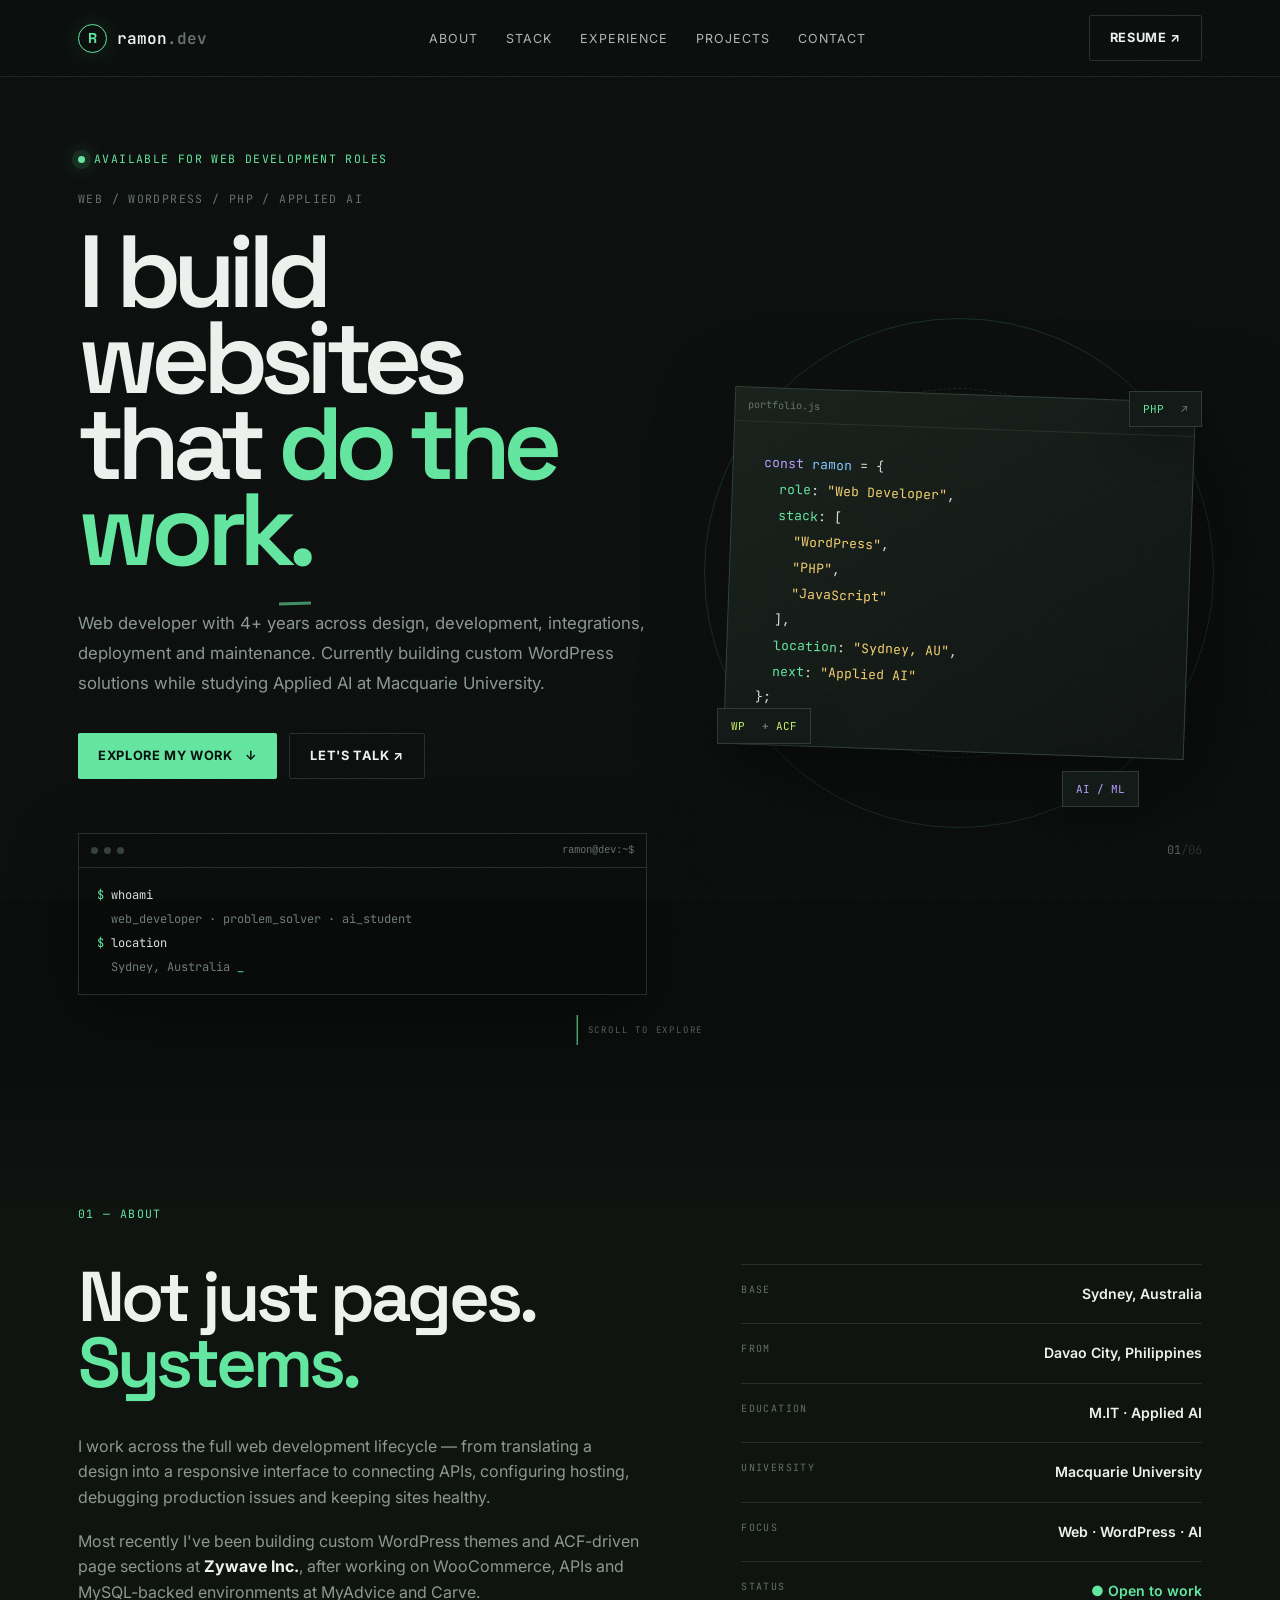
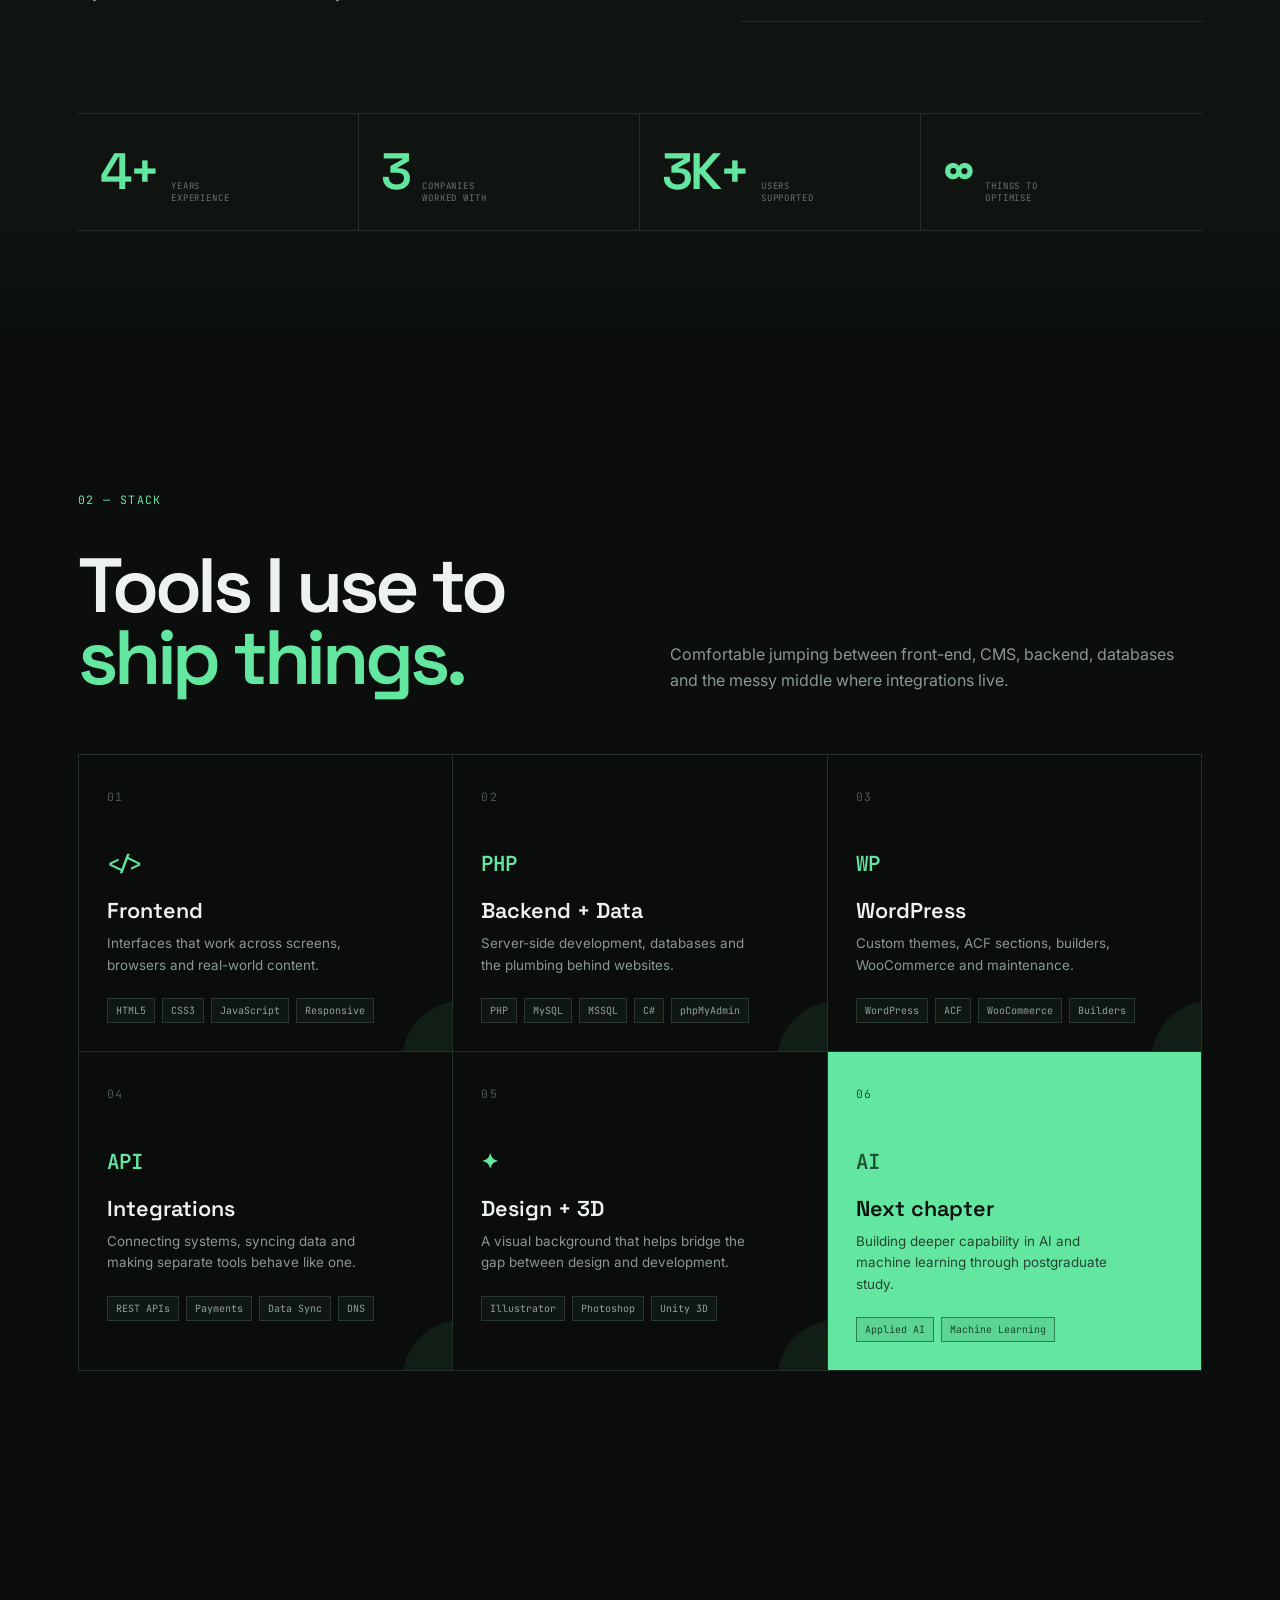
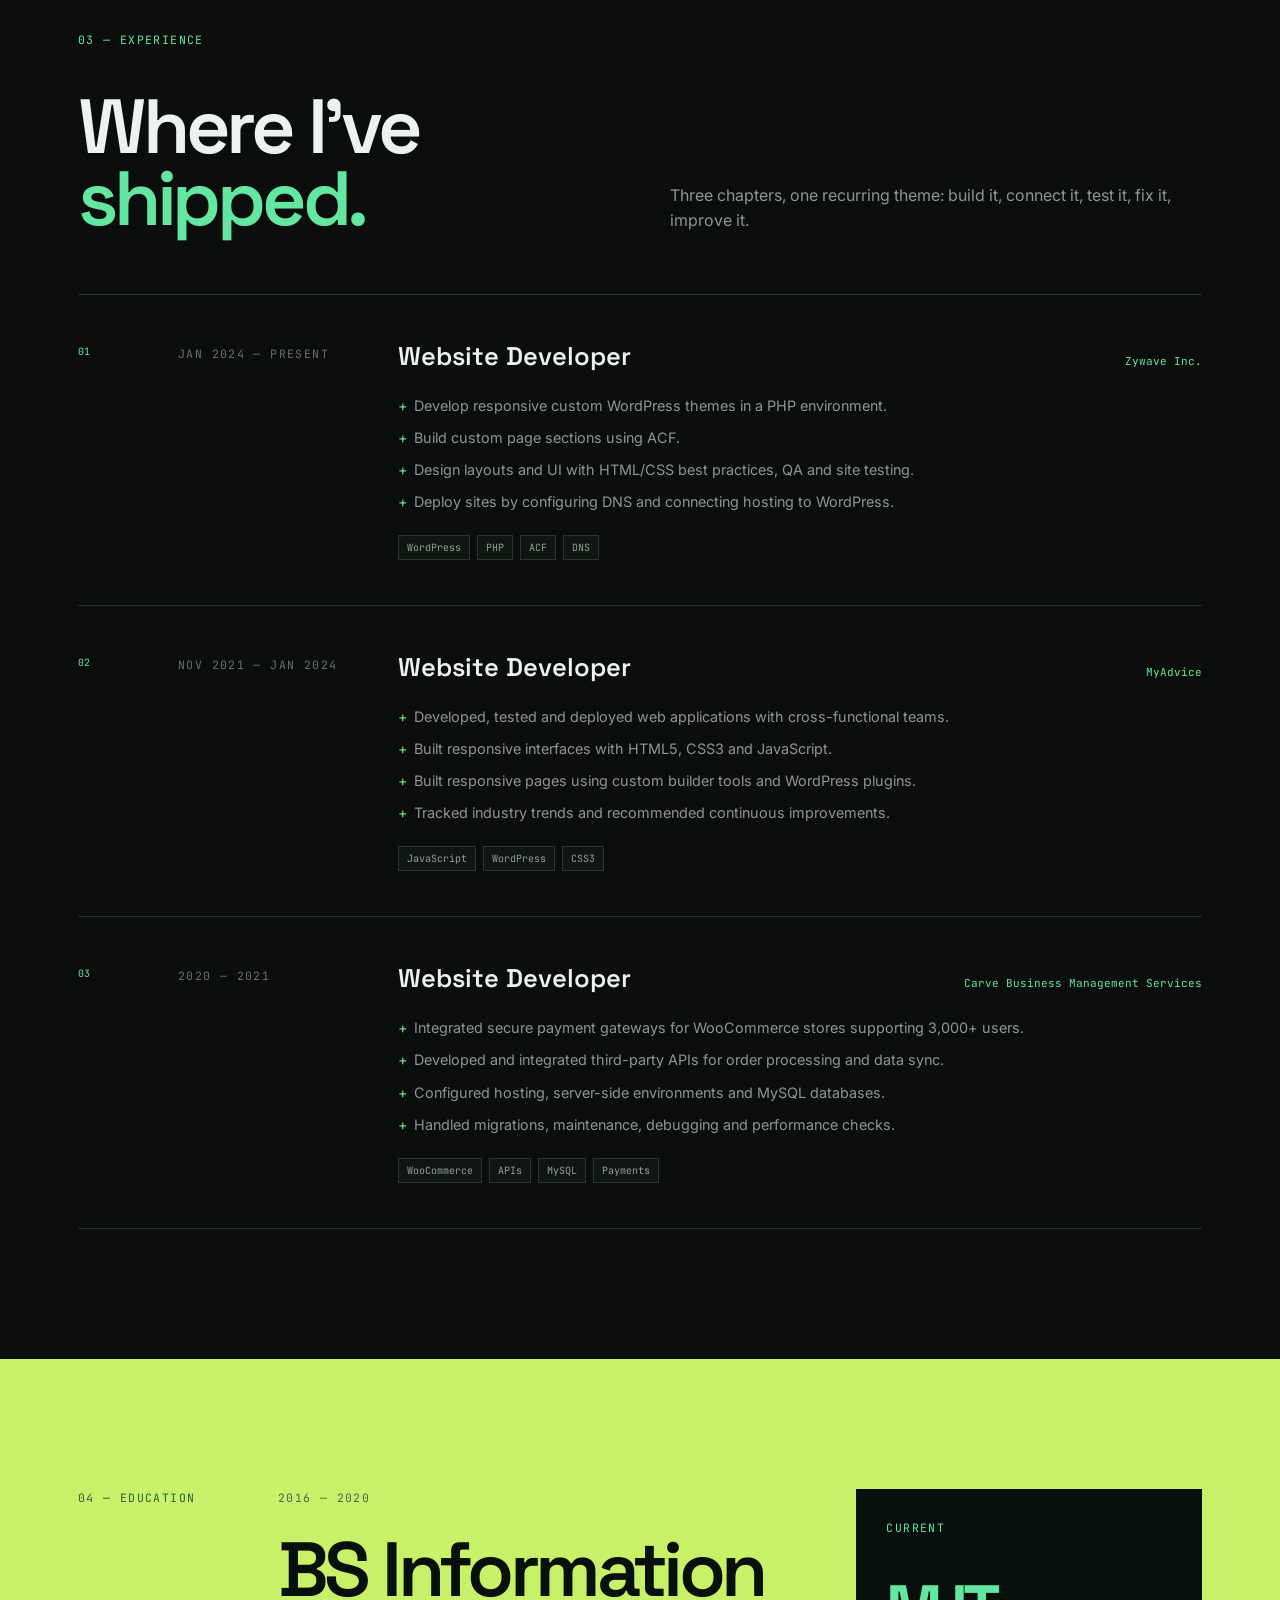
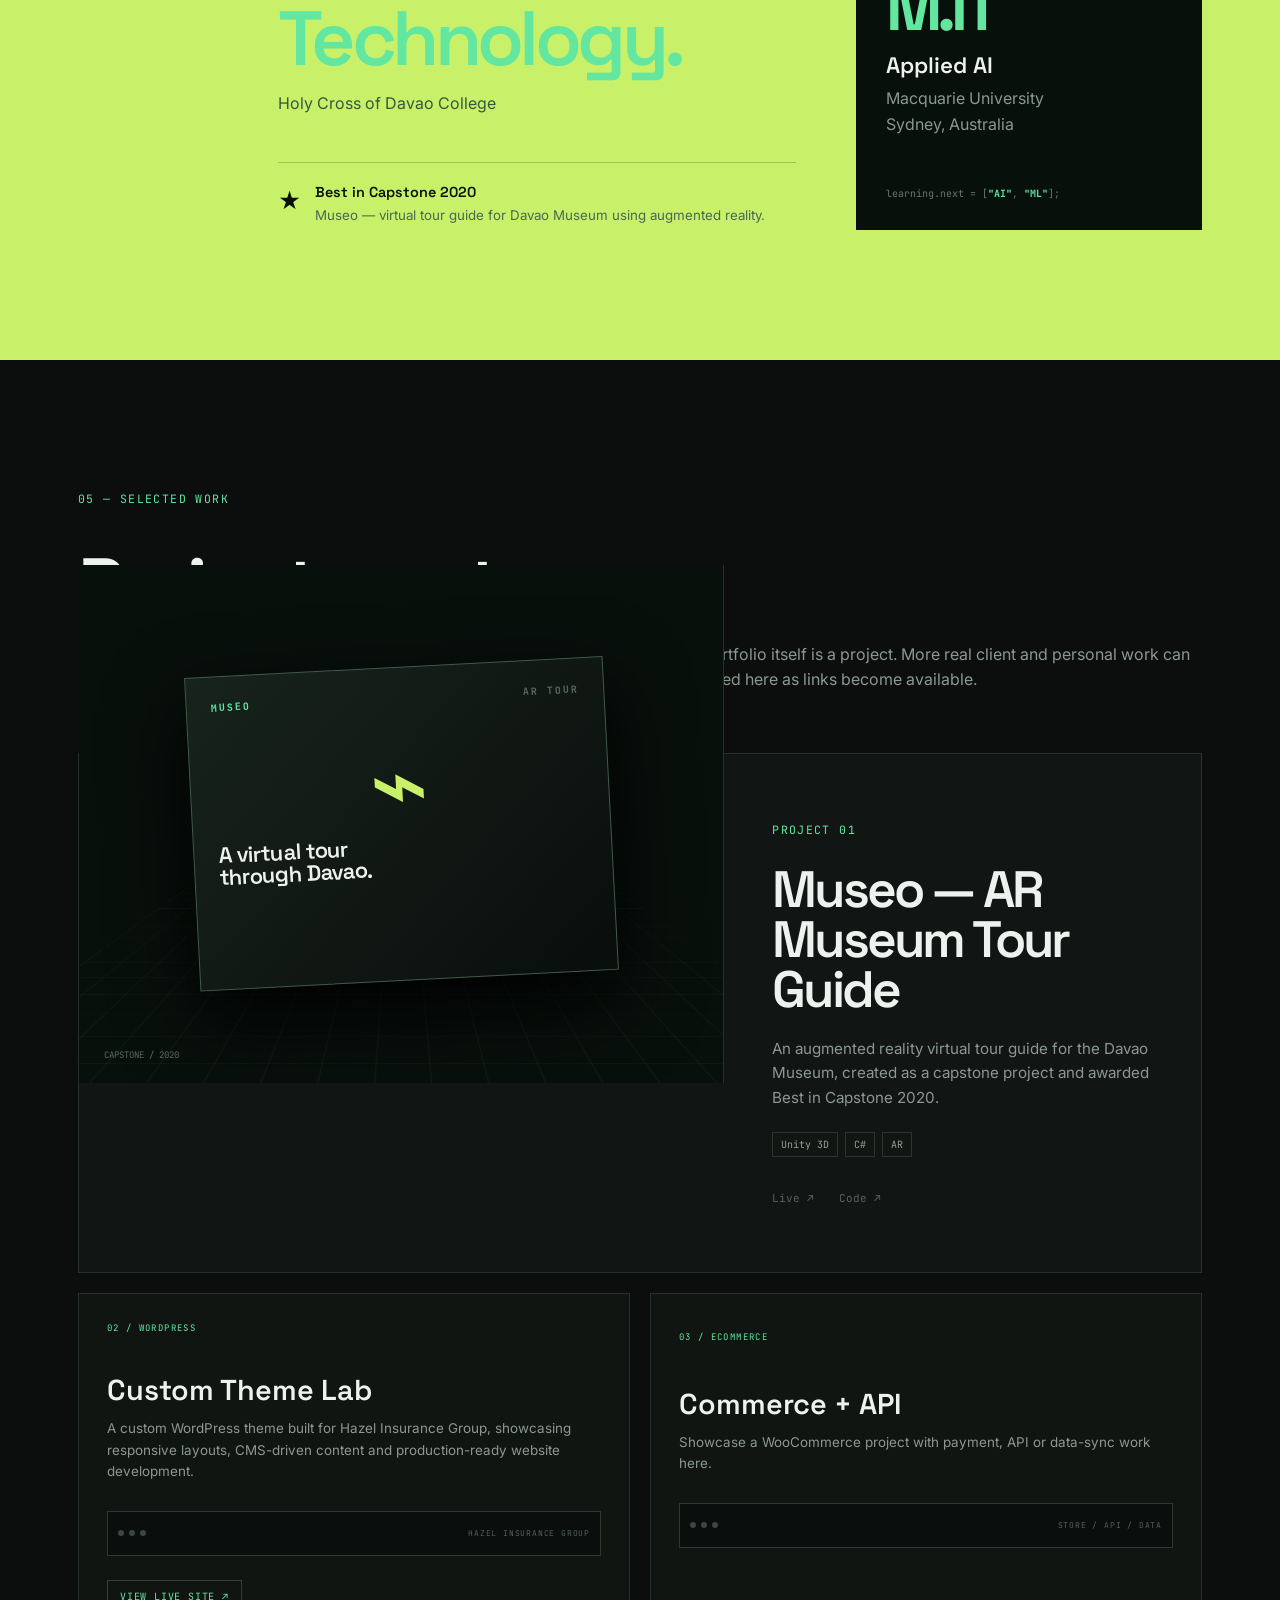
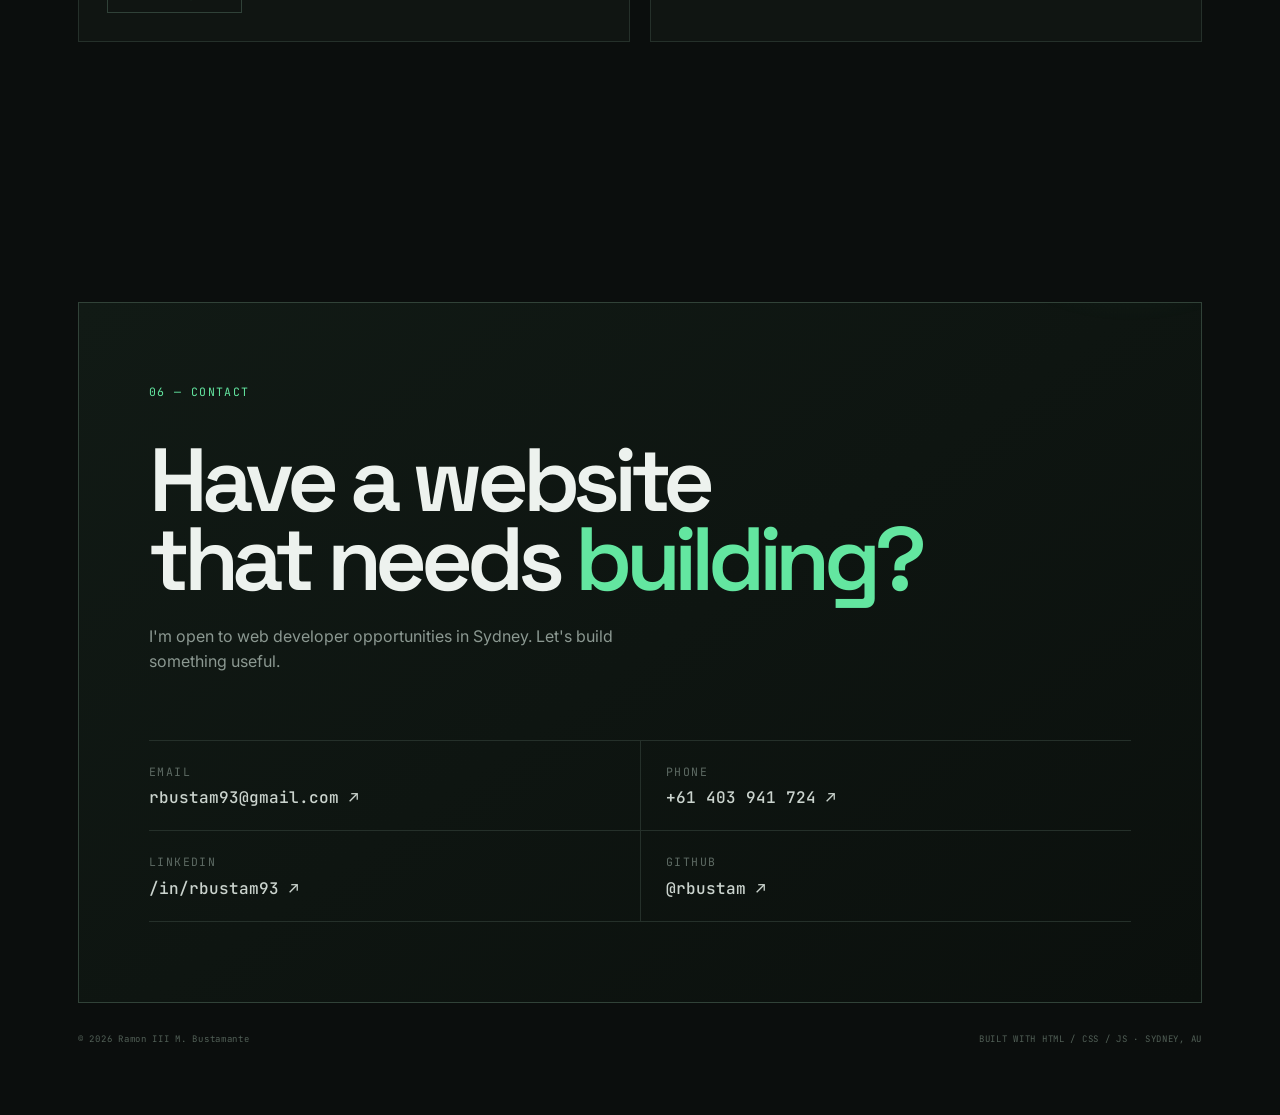
==== commit 696a50b6: "update" ====
--- a/index.html
+++ b/index.html
@@ -15,6 +15,7 @@
 <body>
   <div class="noise"></div>
   <div class="grid-bg"></div>
+  <div class="cursor-target" id="cursorTarget" aria-hidden="true"><span></span></div>
 
   <header>
     <div class="wrap nav-wrap">
@@ -39,6 +40,7 @@
     </div>
   </header>
 
+  <div class="scroll-progress" id="scrollProgress"></div>
   <main id="top">
     <!-- HERO -->
     <section class="hero">
@@ -111,8 +113,8 @@
             </p>
             <p>
               Most recently I've been building custom WordPress themes and ACF-driven
-              page sections at <strong>Advisen PHL</strong>, after working on WooCommerce,
-              APIs and MySQL-backed environments at Snapscale and Carve.
+              page sections at <strong>Zywave Inc.</strong>, after working on WooCommerce,
+              APIs and MySQL-backed environments at MyAdvice and Carve.
             </p>
           </div>
 
@@ -212,7 +214,7 @@
             <div class="timeline-marker">01</div>
             <div class="timeline-date">JAN 2024 — PRESENT</div>
             <div class="timeline-content">
-              <div class="job-top"><h3>Website Developer</h3><span>Advisen PHL, Inc.</span></div>
+              <div class="job-top"><h3>Website Developer</h3><span>Zywave Inc.</span></div>
               <ul>
                 <li>Develop responsive custom WordPress themes in a PHP environment.</li>
                 <li>Build custom page sections using ACF.</li>
@@ -227,7 +229,7 @@
             <div class="timeline-marker">02</div>
             <div class="timeline-date">NOV 2021 — JAN 2024</div>
             <div class="timeline-content">
-              <div class="job-top"><h3>Website Developer</h3><span>Snapscale</span></div>
+              <div class="job-top"><h3>Website Developer</h3><span>MyAdvice</span></div>
               <ul>
                 <li>Developed, tested and deployed web applications with cross-functional teams.</li>
                 <li>Built responsive interfaces with HTML5, CSS3 and JavaScript.</li>
@@ -311,11 +313,12 @@
         </div>
 
         <div class="project-cards">
-          <article class="project-small reveal">
+          <article class="project-small reveal project-link-card">
             <span>02 / WORDPRESS</span>
             <h3>Custom Theme Lab</h3>
-            <p>A space for a future public WordPress build, custom theme or ACF implementation.</p>
-            <div class="fake-browser"><i></i><i></i><i></i><b>YOUR PROJECT HERE</b></div>
+            <p>A custom WordPress theme built for Hazel Insurance Group, showcasing responsive layouts, CMS-driven content and production-ready website development.</p>
+            <div class="fake-browser"><i></i><i></i><i></i><b>HAZEL INSURANCE GROUP</b></div>
+            <a class="project-live" href="https://hazel.one.zysites.com/" target="_blank" rel="noopener">View live site ↗</a>
           </article>
           <article class="project-small reveal">
             <span>03 / ECOMMERCE</span>
@@ -381,6 +384,39 @@
       revealEls.forEach(el => io.observe(el));
     } else {
       revealEls.forEach(el => el.classList.add('is-visible'));
+    }
+
+    // Scroll progress + subtle section parallax.
+    const progress = document.getElementById('scrollProgress');
+    const parallaxItems = document.querySelectorAll('.hero-art, .project-visual, .contact-glow');
+    const updateScrollEffects = () => {
+      const max = document.documentElement.scrollHeight - window.innerHeight;
+      const pct = max > 0 ? (window.scrollY / max) * 100 : 0;
+      if (progress) progress.style.width = pct + '%';
+      if (!reduceMotion) {
+        parallaxItems.forEach((el, i) => {
+          const rect = el.getBoundingClientRect();
+          const offset = (window.innerHeight / 2 - (rect.top + rect.height / 2)) * 0.035;
+          el.style.setProperty('--scroll-shift', `${offset}px`);
+        });
+      }
+    };
+    window.addEventListener('scroll', updateScrollEffects, { passive: true });
+    updateScrollEffects();
+
+    // Target-style custom cursor. It expands and changes colour over interactive elements.
+    const cursorTarget = document.getElementById('cursorTarget');
+    const finePointer = window.matchMedia('(pointer:fine)').matches;
+    if (cursorTarget && finePointer && !reduceMotion) {
+      document.body.classList.add('custom-cursor');
+      window.addEventListener('pointermove', e => {
+        cursorTarget.style.left = e.clientX + 'px';
+        cursorTarget.style.top = e.clientY + 'px';
+      });
+      document.querySelectorAll('a, button, .stack-card, .project-small, .project-feature').forEach(el => {
+        el.addEventListener('pointerenter', () => cursorTarget.classList.add('hover'));
+        el.addEventListener('pointerleave', () => cursorTarget.classList.remove('hover'));
+      });
     }
 
     // Tiny cursor-reactive effect for the hero code card.
--- a/styles.css
+++ b/styles.css
@@ -1,11 +1,20 @@
 
 *,*::before,*::after{box-sizing:border-box;margin:0;padding:0}
-html{scroll-behavior:smooth}
+html{scroll-behavior:smooth;cursor:auto}
 body{background:#0b0e0d;color:#edf2ee;font-family:'Inter',sans-serif;line-height:1.6;-webkit-font-smoothing:antialiased;overflow-x:hidden}
 a{color:inherit;text-decoration:none}button{font:inherit;cursor:pointer;border:0;background:none;color:inherit}ul{list-style:none}
 :root{--bg:#0b0e0d;--panel:#111614;--text:#edf2ee;--muted:#8b9891;--line:#25302a;--green:#63e6a0;--lime:#c8f169;--purple:#b7a0ff;--yellow:#f4d06f;--display:'Space Grotesk',sans-serif;--mono:'JetBrains Mono',monospace;--max:1180px}
 .wrap{max-width:var(--max);margin:auto;padding:0 28px}
 .noise{position:fixed;inset:0;pointer-events:none;opacity:.035;z-index:100;background-image:url("data:image/svg+xml,%3Csvg xmlns='http://www.w3.org/2000/svg' width='180' height='180'%3E%3Cfilter id='n'%3E%3CfeTurbulence type='fractalNoise' baseFrequency='.8' numOctaves='4'/%3E%3C/filter%3E%3Crect width='100%25' height='100%25' filter='url(%23n)'/%3E%3C/svg%3E")}
+.scroll-progress{position:fixed;top:0;left:0;width:0;height:3px;background:var(--green);box-shadow:0 0 18px rgba(99,230,160,.65);z-index:200;transition:width .08s linear}
+.cursor-target{position:fixed;width:26px;height:26px;border:1px solid rgba(99,230,160,.8);transform:translate(-50%,-50%);pointer-events:none;z-index:300;opacity:0;transition:width .2s ease,height .2s ease,border-color .2s ease,background .2s ease,opacity .2s ease;mix-blend-mode:screen}
+.cursor-target:before,.cursor-target:after{content:"";position:absolute;background:var(--green);opacity:.75}
+.cursor-target:before{left:50%;top:-7px;width:1px;height:40px;transform:translateX(-50%)}
+.cursor-target:after{top:50%;left:-7px;width:40px;height:1px;transform:translateY(-50%)}
+.cursor-target span{position:absolute;inset:8px;border:1px solid var(--green);border-radius:50%}
+.cursor-target.hover{width:42px;height:42px;background:rgba(99,230,160,.08);border-color:var(--lime);transform:translate(-50%,-50%) rotate(45deg)}
+.cursor-target.hover span{border-color:var(--lime)}
+.custom-cursor,.custom-cursor a,.custom-cursor button{cursor:none}
 .grid-bg{position:fixed;inset:0;pointer-events:none;opacity:.18;background-image:linear-gradient(rgba(99,230,160,.055) 1px,transparent 1px),linear-gradient(90deg,rgba(99,230,160,.055) 1px,transparent 1px);background-size:80px 80px;mask-image:linear-gradient(#000,transparent 85%);z-index:-1}
 ::selection{background:var(--green);color:#07100b}
 a:focus-visible,button:focus-visible{outline:2px solid var(--green);outline-offset:4px}
@@ -46,3 +55,10 @@
 @media(max-width:900px){.section{padding:95px 0}.hero-grid,.about-grid,.section-title-row{grid-template-columns:1fr}.hero-art{height:500px;margin-top:30px}.hero h1{font-size:clamp(3.8rem,12vw,7rem)}.stack-grid{grid-template-columns:1fr 1fr}.timeline-item{grid-template-columns:55px 1fr}.timeline-date{grid-column:2}.timeline-content{grid-column:2}.education-grid{grid-template-columns:80px 1fr}.edu-next{grid-column:2}.project-feature{grid-template-columns:1fr}.project-visual{min-height:430px;border-right:0;border-bottom:1px solid var(--line)}.project-info{padding:45px}}
 @media(max-width:680px){.wrap{padding:0 20px}.nav-wrap{height:66px}.header-cta,nav ul{display:none}.nav-toggle{display:flex}.nav-toggle:after{content:'☰';font-size:20px;color:var(--green)}.hamburger{display:none}nav.open ul{display:flex;position:absolute;left:0;right:0;top:66px;flex-direction:column;background:#0b0e0d;border-bottom:1px solid var(--line);padding:20px;gap:18px}.hero{padding-top:125px}.hero h1{font-size:clamp(3.3rem,17vw,5.4rem)}.hero-art{height:390px}.code-card{width:100%}.code-card pre{font-size:10px;padding:20px}.orbit-a{width:360px;height:360px}.orbit-b{width:260px;height:260px}.floating-chip{font-size:9px}.chip-one{right:-5px}.chip-two{left:-5px}.stat-strip{grid-template-columns:1fr 1fr}.stat-strip>div{border-bottom:1px solid var(--line)}.stat-strip>div:nth-child(2){border-right:0}.stat-strip>div:nth-child(3),.stat-strip>div:nth-child(4){border-bottom:0}.stack-grid{grid-template-columns:1fr}.stack-card{min-height:235px}.timeline-item{grid-template-columns:45px 1fr;gap:16px}.timeline-date{grid-column:2}.timeline-content{grid-column:2}.job-top{display:block}.job-top span{display:block;text-align:left;margin-top:5px}.education-grid{grid-template-columns:1fr}.edu-next{grid-column:auto}.project-cards{grid-template-columns:1fr}.contact-card{padding:45px 25px}.contact-grid{grid-template-columns:1fr}.contact-link:nth-child(even){padding-left:0;border-left:0}.contact-card h2{font-size:clamp(3rem,15vw,5rem)}footer{display:block;line-height:2}.footer span{display:block}.scroll-cue{display:none}}
 @media(prefers-reduced-motion:reduce){*,*::before,*::after{animation-duration:.001ms!important;animation-iteration-count:1!important;transition-duration:.001ms!important;scroll-behavior:auto!important}}
+
+/* Scroll-reactive depth */
+.hero-art,.project-visual,.contact-glow{transform:translateY(var(--scroll-shift,0));will-change:transform}
+.project-link-card{display:flex;flex-direction:column}
+.project-live{display:inline-flex;width:max-content;margin-top:24px;padding:9px 12px;border:1px solid #304138;color:var(--green);font:10px var(--mono);text-transform:uppercase;letter-spacing:.08em;transition:.2s}
+.project-live:hover{background:var(--green);color:#07100b;border-color:var(--green)}
+@media(max-width:680px){.cursor-target,.scroll-progress{display:none}}
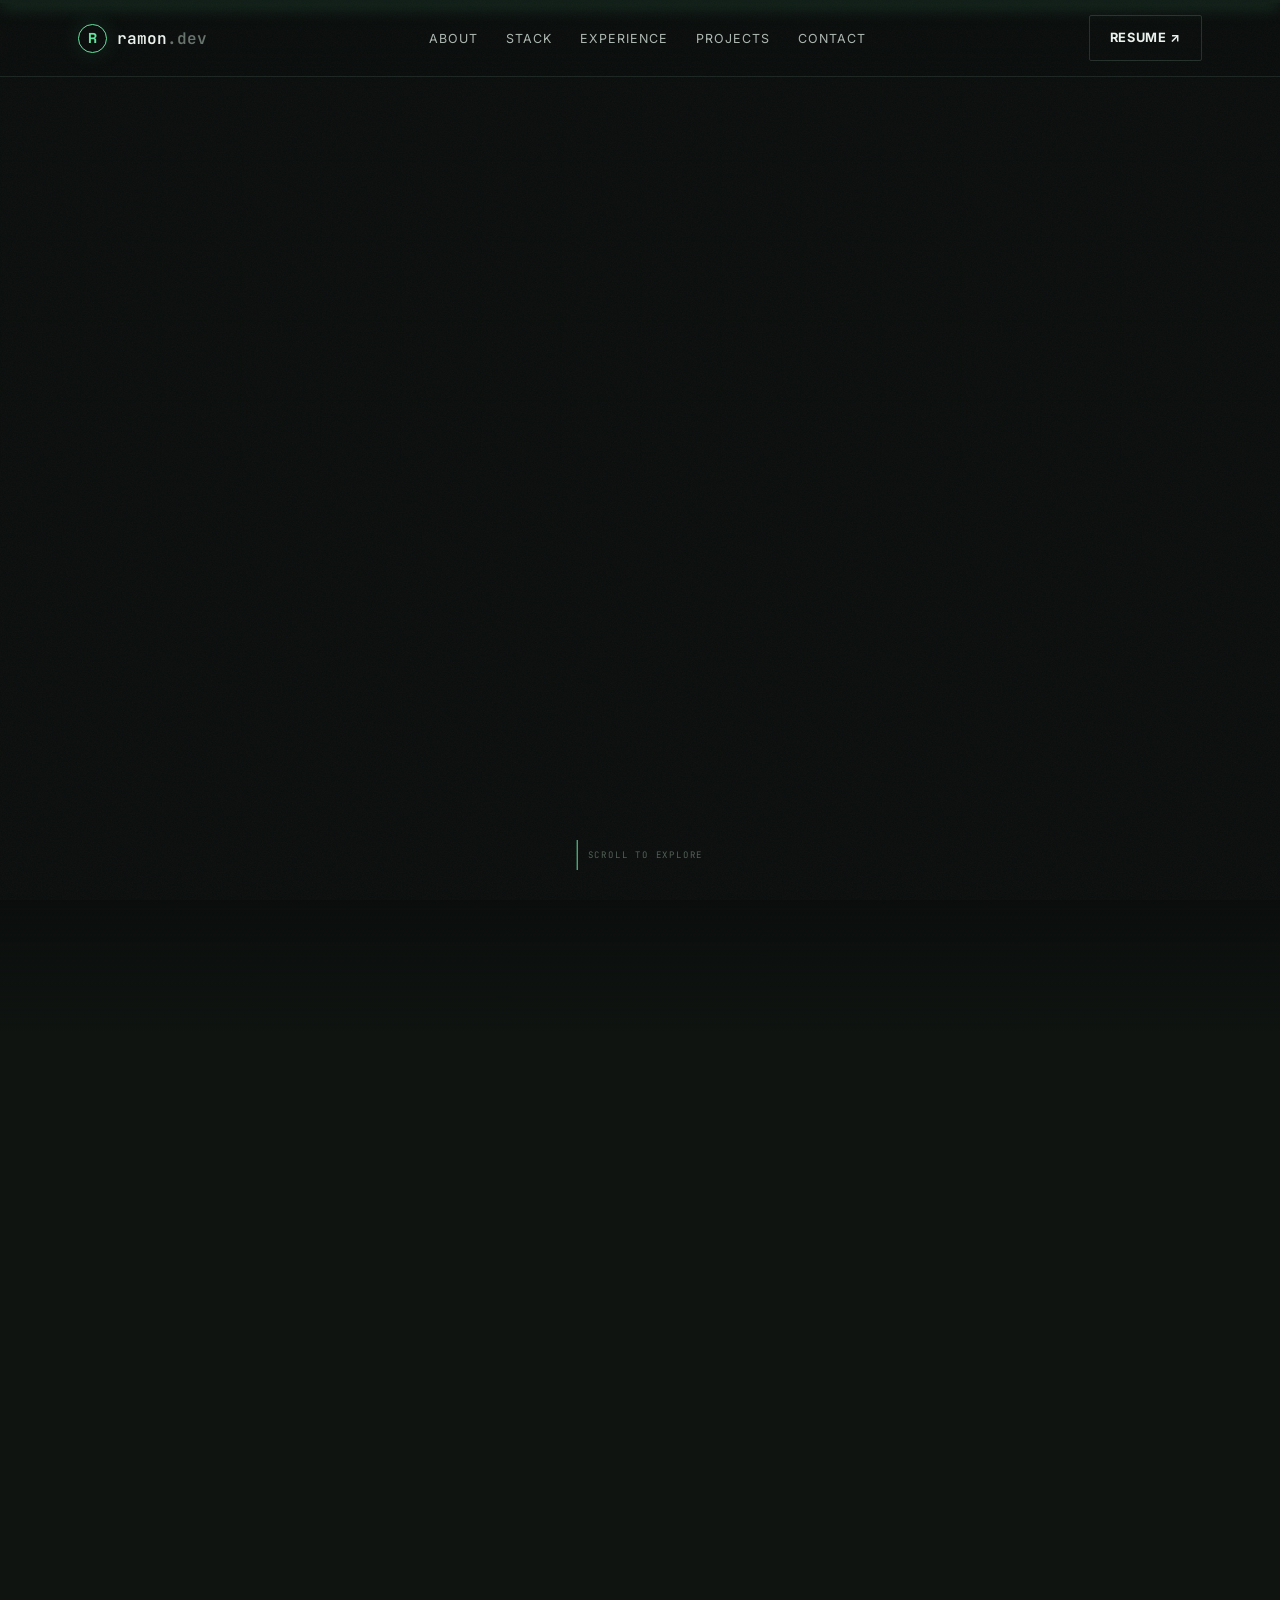
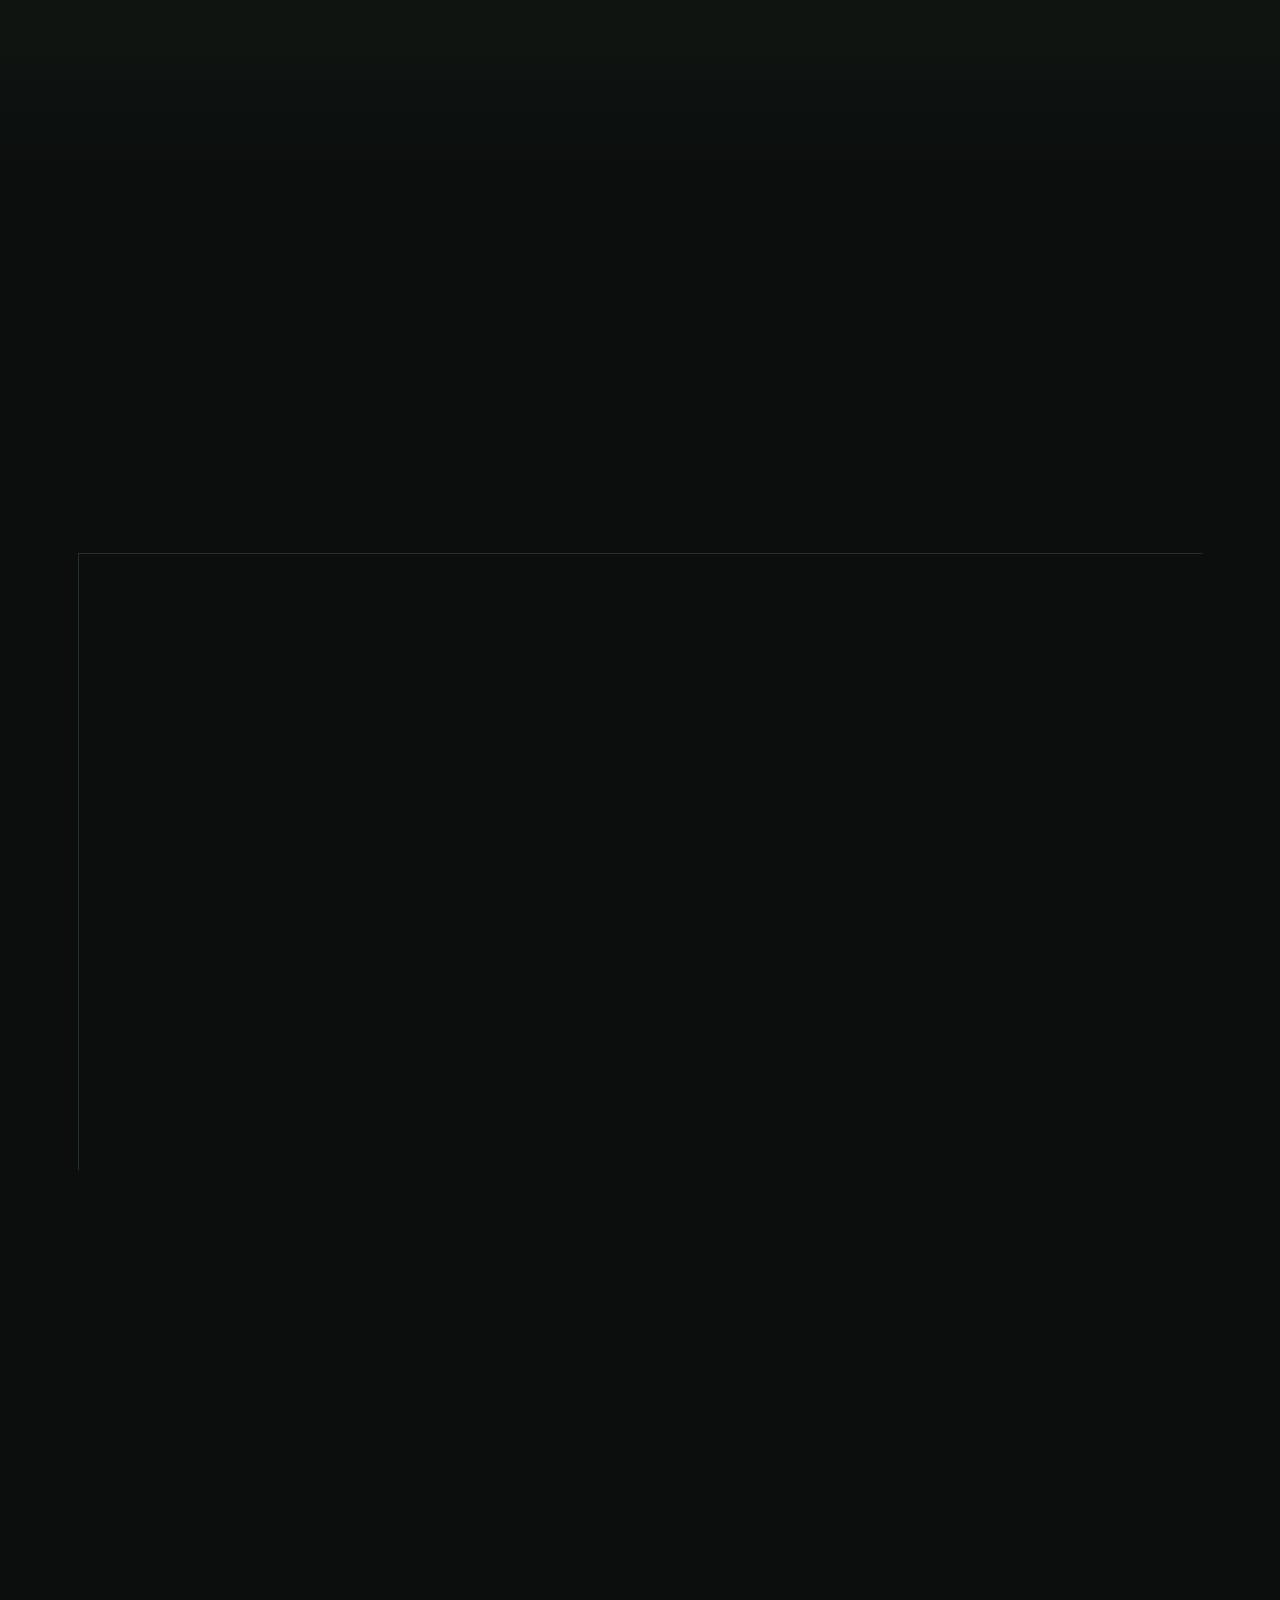
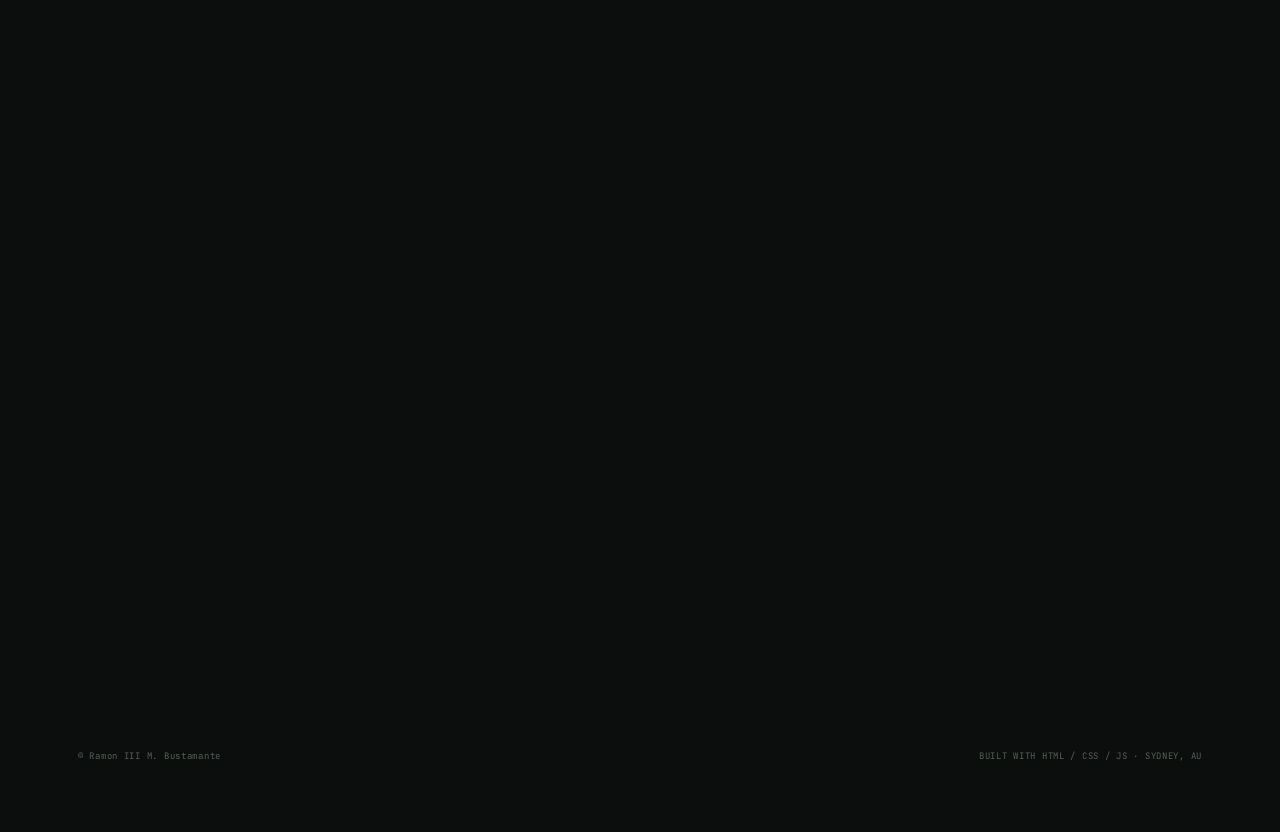
==== commit 9917e323: "update" ====
--- a/index.html
+++ b/index.html
@@ -47,7 +47,7 @@
       <div class="wrap hero-grid">
         <div class="hero-copy reveal">
           <div class="eyebrow"><span class="pulse"></span> AVAILABLE FOR WEB DEVELOPMENT ROLES</div>
-          <div class="hero-kicker">WEB / WORDPRESS / PHP / APPLIED AI</div>
+          <div class="hero-kicker">WEB DEVELOPMENT / PHP / JAVASCRIPT / AI</div>
           <h1>I build websites<br>that <span>do the work.</span></h1>
           <p class="hero-lede">
             Web developer with 4+ years across design, development, integrations,
@@ -67,7 +67,7 @@
             </div>
             <div class="terminal-body">
               <div><span class="prompt-sign">$</span> whoami</div>
-              <div class="terminal-output">web_developer · problem_solver · ai_student</div>
+              <div class="terminal-output">web_developer · problem_solver · ai</div>
               <div><span class="prompt-sign">$</span> location</div>
               <div class="terminal-output">Sydney, Australia <span class="blink">_</span></div>
             </div>
@@ -123,7 +123,7 @@
             <div class="fact-row"><span>FROM</span><strong>Davao City, Philippines</strong></div>
             <div class="fact-row"><span>EDUCATION</span><strong>M.IT · Applied AI</strong></div>
             <div class="fact-row"><span>UNIVERSITY</span><strong>Macquarie University</strong></div>
-            <div class="fact-row"><span>FOCUS</span><strong>Web · WordPress · AI</strong></div>
+            <div class="fact-row"><span>FOCUS</span><strong>Web Development · AI</strong></div>
             <div class="fact-row"><span>STATUS</span><strong class="live">● Open to work</strong></div>
           </div>
         </div>
@@ -194,7 +194,7 @@
             <span class="stack-icon">AI</span>
             <h3>Next chapter</h3>
             <p>Building deeper capability in AI and machine learning through postgraduate study.</p>
-            <div class="tags"><span>Applied AI</span><span>Machine Learning</span></div>
+            <div class="tags"><span>AI</span><span>Machine Learning</span></div>
           </article>
         </div>
       </div>
@@ -274,7 +274,7 @@
         <div class="edu-next reveal">
           <div class="edu-year">CURRENT</div>
           <div class="degree-badge">M.IT</div>
-          <h3>Applied AI</h3>
+          <h3>AI</h3>
           <p>Macquarie University<br>Sydney, Australia</p>
           <div class="mini-code">learning.next = [<b>"AI"</b>, <b>"ML"</b>];</div>
         </div>
@@ -314,7 +314,7 @@
 
         <div class="project-cards">
           <article class="project-small reveal project-link-card">
-            <span>02 / WORDPRESS</span>
+            <span>02 / WEB DEVELOPMENT</span>
             <h3>Custom Theme Lab</h3>
             <p>A custom WordPress theme built for Hazel Insurance Group, showcasing responsive layouts, CMS-driven content and production-ready website development.</p>
             <div class="fake-browser"><i></i><i></i><i></i><b>HAZEL INSURANCE GROUP</b></div>
@@ -356,6 +356,33 @@
   </main>
 
   <script>
+    const reduceMotion = window.matchMedia('(prefers-reduced-motion: reduce)').matches;
+
+    // Scroll progress for normal document scrolling.
+    const progress = document.querySelector('#scrollProgress span');
+    const updateProgress = () => {
+      const max = document.documentElement.scrollHeight - window.innerHeight;
+      const pct = max > 0 ? (window.scrollY / max) * 100 : 0;
+      if (progress) progress.style.width = pct + '%';
+    };
+    window.addEventListener('scroll', updateProgress, {passive:true});
+    window.addEventListener('resize', updateProgress);
+    updateProgress();
+
+    // Custom target cursor for mouse/trackpad devices.
+    const cursor = document.getElementById('cursorTarget');
+    if (cursor && window.matchMedia('(hover:hover) and (pointer:fine)').matches) {
+      document.body.classList.add('custom-cursor');
+      let x=-100,y=-100,cx=-100,cy=-100;
+      window.addEventListener('pointermove', e => { x=e.clientX; y=e.clientY; cursor.classList.add('visible'); }, {passive:true});
+      const tick=()=>{ cx+=(x-cx)*.25; cy+=(y-cy)*.25; cursor.style.transform=`translate3d(${cx}px,${cy}px,0)`; requestAnimationFrame(tick); };
+      requestAnimationFrame(tick);
+      document.querySelectorAll('a,button,.stack-card,.project-feature,.project-small').forEach(el=>{
+        el.addEventListener('pointerenter',()=>cursor.classList.add('hovering'));
+        el.addEventListener('pointerleave',()=>cursor.classList.remove('hovering'));
+      });
+    } else if (cursor) cursor.remove();
+
     document.getElementById('year').textContent = new Date().getFullYear();
 
     const nav = document.getElementById('siteNav');
@@ -369,7 +396,6 @@
       navToggle.setAttribute('aria-expanded', false);
     }));
 
-    const reduceMotion = window.matchMedia('(prefers-reduced-motion: reduce)').matches;
     const revealEls = document.querySelectorAll('.reveal');
 
     if ('IntersectionObserver' in window && !reduceMotion) {
--- a/styles.css
+++ b/styles.css
@@ -22,7 +22,7 @@
 .eyebrow,.section-label,.hero-kicker,.project-number,.edu-year,.timeline-date,.stack-index,.contact-link span{font-family:var(--mono);letter-spacing:.12em;font-size:.72rem}
 .section{padding:130px 0;position:relative}.section-label{color:var(--green);margin-bottom:40px}
 .section-title-row{display:grid;grid-template-columns:1fr 1fr;gap:60px;align-items:end;margin-bottom:60px}
-.section-title-row h2,.about-intro h2{font:600 clamp(3rem,6vw,6rem)/.94 var(--display);letter-spacing:-.055em}
+.section-title-row h2,.about-intro h2{font:600 clamp(2.8rem,5vw,5rem)/.94 var(--display);letter-spacing:-.055em}
 h2 em{font-style:normal;color:var(--green)}p{color:var(--muted)}
 header{position:fixed;top:0;left:0;right:0;z-index:50;background:rgba(11,14,13,.72);backdrop-filter:blur(18px);border-bottom:1px solid rgba(37,48,42,.7)}
 .nav-wrap{height:76px;display:flex;align-items:center;justify-content:space-between}.logo{display:flex;align-items:center;gap:10px;font:600 1rem var(--mono)}
@@ -32,7 +32,7 @@
 .btn-solid{background:var(--green);color:#07100b}.btn-solid:hover{background:#d5ffb0;transform:translateY(-2px);box-shadow:0 12px 30px rgba(99,230,160,.16)}.btn-ghost,.btn-outline{border:1px solid var(--line);color:var(--text)}.btn-ghost:hover,.btn-outline:hover{border-color:var(--green);color:var(--green)}
 .hero{min-height:100vh;display:flex;align-items:center;padding:150px 0 80px;position:relative}.hero-grid{display:grid;grid-template-columns:1.08fr .92fr;gap:70px;align-items:center;width:100%}
 .eyebrow{display:flex;align-items:center;gap:9px;color:var(--green);margin-bottom:22px}.pulse{width:7px;height:7px;border-radius:50%;background:var(--green);box-shadow:0 0 0 6px rgba(99,230,160,.09),0 0 20px var(--green)}
-.hero-kicker{color:#65726b;margin-bottom:20px}.hero h1{font:600 clamp(4rem,8vw,8rem)/.84 var(--display);letter-spacing:-.075em}.hero h1 span{color:var(--green);position:relative}.hero h1 span:after{content:"";position:absolute;left:3%;right:-3%;bottom:-10px;height:3px;background:var(--green);transform:rotate(-2deg);opacity:.6}
+.hero-kicker{color:#65726b;margin-bottom:20px}.hero h1{font:600 clamp(3.2rem,6vw,6rem)/.84 var(--display);letter-spacing:-.075em}.hero h1 span{color:var(--green);position:relative}.hero h1 span:after{content:"";position:absolute;left:3%;right:-3%;bottom:-10px;height:3px;background:var(--green);transform:rotate(-2deg);opacity:.6}
 .hero-lede{font-size:1.05rem;max-width:590px;margin-top:35px;line-height:1.8}.hero-cta{display:flex;gap:12px;margin-top:34px}
 .hero-terminal{margin-top:54px;width:min(590px,100%);border:1px solid var(--line);background:#080b0a;box-shadow:0 20px 70px rgba(0,0,0,.35)}
 .terminal-bar,.code-head{height:34px;border-bottom:1px solid var(--line);display:flex;align-items:center;padding:0 12px;gap:6px;color:#66736c;font:10px var(--mono)}.terminal-bar>span{width:7px;height:7px;border-radius:50%;background:#334038}.terminal-bar code{margin-left:auto}
@@ -42,18 +42,18 @@
 .orbit{position:absolute;border:1px solid rgba(99,230,160,.16);border-radius:50%;animation:spin 18s linear infinite}.orbit-a{width:510px;height:510px}.orbit-b{width:370px;height:370px;border-style:dashed;animation-direction:reverse;animation-duration:13s}@keyframes spin{to{transform:rotate(360deg)}}
 .floating-chip{position:absolute;padding:10px 13px;background:#111815;border:1px solid #2c3b32;color:var(--green);font:11px var(--mono);z-index:3;box-shadow:0 15px 40px rgba(0,0,0,.3)}.floating-chip b{color:#64736b;margin-left:10px}.chip-one{top:18%;right:0}.chip-two{bottom:20%;left:0;color:var(--lime)}.chip-three{bottom:9%;right:13%;color:var(--purple)}.hero-number{position:absolute;right:0;bottom:0;font:12px var(--mono);color:#58645e}.hero-number span{color:#28342d}
 .scroll-cue{position:absolute;bottom:30px;left:50%;transform:translateX(-50%);font:9px var(--mono);letter-spacing:.2em;color:#526057;display:flex;align-items:center;gap:10px}.scroll-cue span{height:30px;width:1px;background:var(--green)}
-.about-section{background:linear-gradient(180deg,transparent,#0f1411 15%,#0f1411 85%,transparent)}.about-grid{display:grid;grid-template-columns:1.1fr .9fr;gap:100px}.about-intro h2{font-size:clamp(3rem,5.5vw,5.5rem);margin-bottom:38px}.about-intro p{max-width:600px;margin-bottom:18px;font-size:1rem}.about-intro strong{color:var(--text)}
+.about-section{background:linear-gradient(180deg,transparent,#0f1411 15%,#0f1411 85%,transparent)}.about-grid{display:grid;grid-template-columns:1.1fr .9fr;gap:100px}.about-intro h2{font-size:clamp(2.7rem,4.8vw,4.8rem);margin-bottom:38px}.about-intro p{max-width:600px;margin-bottom:18px;font-size:1rem}.about-intro strong{color:var(--text)}
 .about-facts{border-top:1px solid var(--line)}.fact-row{display:flex;justify-content:space-between;gap:20px;padding:18px 0;border-bottom:1px solid var(--line);font-size:.88rem}.fact-row span{font:10px var(--mono);color:#627068;letter-spacing:.14em}.fact-row strong{font-weight:600;text-align:right}.live{color:var(--green)}
 .stat-strip{margin-top:90px;border-top:1px solid var(--line);border-bottom:1px solid var(--line);display:grid;grid-template-columns:repeat(4,1fr)}.stat-strip>div{padding:25px 22px;border-right:1px solid var(--line);display:flex;align-items:baseline;gap:13px}.stat-strip>div:last-child{border-right:0}.stat-strip strong{font:600 clamp(2rem,4vw,3.6rem) var(--display);letter-spacing:-.06em;color:var(--green)}.stat-strip span{font:9px/1.3 var(--mono);color:#67746d;letter-spacing:.1em}
 .stack-grid{display:grid;grid-template-columns:repeat(3,1fr);border-top:1px solid var(--line);border-left:1px solid var(--line)}.stack-card{min-height:280px;padding:28px;border-right:1px solid var(--line);border-bottom:1px solid var(--line);position:relative;overflow:hidden;transition:.25s;background:rgba(11,14,13,.45)}.stack-card:hover{background:#121a16;transform:translateY(-3px)}.stack-card:before{content:"";position:absolute;width:120px;height:120px;border-radius:50%;right:-70px;bottom:-70px;background:rgba(99,230,160,.07);transition:.3s}.stack-card:hover:before{transform:scale(2)}
 .stack-index{color:#4d5b53}.stack-icon{display:block;font:600 1.3rem var(--mono);color:var(--green);margin:42px 0 20px}.stack-card h3{font:600 1.35rem var(--display);margin-bottom:9px}.stack-card p{font-size:.84rem;max-width:280px}.tags{display:flex;flex-wrap:wrap;gap:7px;margin-top:22px}.tags span{font:10px var(--mono);padding:5px 8px;border:1px solid #29372f;color:#91a099;background:#101713}.learning{background:var(--green);color:#07100b}.learning p{color:#254632}.learning .stack-icon,.learning .stack-index{color:#1e5435}.learning .tags span{border-color:#2b8051;background:rgba(0,0,0,.08);color:#17492d}
 .timeline{border-top:1px solid var(--line)}.timeline-item{display:grid;grid-template-columns:70px 190px 1fr;gap:30px;padding:45px 0;border-bottom:1px solid var(--line)}.timeline-marker{font:10px var(--mono);color:var(--green);padding-top:5px}.timeline-date{color:#657169;padding-top:5px}.job-top{display:flex;justify-content:space-between;gap:20px;align-items:baseline;margin-bottom:22px}.job-top h3{font:600 1.6rem var(--display)}.job-top span{font:11px var(--mono);color:var(--green);text-align:right}.timeline-content ul{color:var(--muted);font-size:.9rem}.timeline-content li{padding-left:16px;margin-bottom:9px;position:relative}.timeline-content li:before{content:"+";position:absolute;left:0;color:var(--green)}
-.education-section{background:var(--lime);color:#07100b}.education-grid{display:grid;grid-template-columns:140px 1.2fr .8fr;gap:60px;align-items:start}.education-section .section-label{color:#28603e}.edu-year{color:#486a50}.edu-main h2{font:600 clamp(3rem,6vw,6rem)/.9 var(--display);letter-spacing:-.06em;margin:28px 0 18px}.edu-main>p{color:#34583f}.award{margin-top:45px;display:flex;gap:14px;align-items:flex-start;border-top:1px solid rgba(7,16,11,.2);padding-top:20px;max-width:540px}.award>span{font-size:1.4rem}.award strong{display:block;font:600 .9rem var(--display)}.award small{display:block;color:#4a6852;margin-top:4px}.edu-next{background:#07100b;color:#edf2ee;padding:30px;min-height:320px}.edu-next .edu-year{color:var(--green)}.degree-badge{font:700 4rem var(--display);letter-spacing:-.08em;color:var(--green);margin:30px 0 2px}.edu-next h3{font:600 1.4rem var(--display)}.edu-next p{margin-top:6px}.mini-code{margin-top:50px;font:10px var(--mono);color:#69766f}.mini-code b{color:var(--green)}
+.education-section{background:var(--lime);color:#07100b}.education-grid{display:grid;grid-template-columns:140px 1.2fr .8fr;gap:60px;align-items:start}.education-section .section-label{color:#28603e}.edu-year{color:#486a50}.edu-main h2{font:600 clamp(2.8rem,5vw,5rem)/.9 var(--display);letter-spacing:-.06em;margin:28px 0 18px}.edu-main>p{color:#34583f}.award{margin-top:45px;display:flex;gap:14px;align-items:flex-start;border-top:1px solid rgba(7,16,11,.2);padding-top:20px;max-width:540px}.award>span{font-size:1.4rem}.award strong{display:block;font:600 .9rem var(--display)}.award small{display:block;color:#4a6852;margin-top:4px}.edu-next{background:#07100b;color:#edf2ee;padding:30px;min-height:320px}.edu-next .edu-year{color:var(--green)}.degree-badge{font:700 4rem var(--display);letter-spacing:-.08em;color:var(--green);margin:30px 0 2px}.edu-next h3{font:600 1.4rem var(--display)}.edu-next p{margin-top:6px}.mini-code{margin-top:50px;font:10px var(--mono);color:#69766f}.mini-code b{color:var(--green)}
 .project-feature{display:grid;grid-template-columns:1.15fr .85fr;border:1px solid var(--line);background:#111614;min-height:520px}.project-visual{position:relative;overflow:hidden;background:#08100c;display:grid;place-items:center;border-right:1px solid var(--line)}.visual-grid{position:absolute;inset:0;background-image:linear-gradient(rgba(99,230,160,.08) 1px,transparent 1px),linear-gradient(90deg,rgba(99,230,160,.08) 1px,transparent 1px);background-size:38px 38px;transform:perspective(500px) rotateX(55deg) scale(1.5);transform-origin:center bottom;opacity:.6}.museo-screen{position:relative;width:65%;aspect-ratio:4/3;background:linear-gradient(135deg,#18231d,#090e0c);border:1px solid #405a49;box-shadow:0 30px 80px #000;transform:rotate(-3deg);padding:24px}.museum-top{font:700 10px var(--mono);letter-spacing:.2em;color:var(--green);display:flex;justify-content:space-between}.museum-top span{color:#58685f}.museum-art{font:100px/1 var(--display);text-align:center;color:var(--lime);margin-top:30px}.museum-caption{font:600 22px/1 var(--display);letter-spacing:-.04em}.visual-tag{position:absolute;left:25px;bottom:22px;font:9px var(--mono);color:#59685f}.project-info{padding:55px 48px;display:flex;flex-direction:column;justify-content:center}.project-number{color:var(--green);margin-bottom:25px}.project-info h3{font:600 clamp(2rem,4vw,3.4rem)/.98 var(--display);letter-spacing:-.055em}.project-info p{margin-top:22px;font-size:.95rem;max-width:450px}.project-links{display:flex;gap:25px;margin-top:34px;font:11px var(--mono);color:var(--green)}.project-links a[aria-disabled=true]{color:#56635c;cursor:default}.project-cards{display:grid;grid-template-columns:1fr 1fr;gap:20px;margin-top:20px}.project-small{padding:28px;border:1px solid var(--line);background:#101512;min-height:280px}.project-small>span{font:9px var(--mono);color:var(--green);letter-spacing:.15em}.project-small h3{font:600 1.8rem var(--display);margin-top:38px}.project-small p{font-size:.84rem;margin-top:10px}.fake-browser{margin-top:28px;height:45px;border:1px solid #2b3931;background:#0a0e0c;display:flex;align-items:center;gap:5px;padding:0 10px;color:#4b5b52}.fake-browser i{width:6px;height:6px;border-radius:50%;background:#3a483f}.fake-browser b{margin-left:auto;font:8px var(--mono);color:#526159;letter-spacing:.1em}
-.contact-section{padding-bottom:40px}.contact-card{position:relative;overflow:hidden;border:1px solid #314238;background:linear-gradient(145deg,#111a15,#0b100d);padding:80px 70px}.contact-glow{position:absolute;width:500px;height:500px;right:-180px;top:-240px;background:radial-gradient(circle,rgba(99,230,160,.18),transparent 65%)}.contact-card h2{font:600 clamp(3.5rem,7vw,7rem)/.88 var(--display);letter-spacing:-.07em;max-width:850px}.contact-card p{max-width:520px;margin-top:25px}.contact-grid{margin-top:65px;display:grid;grid-template-columns:1fr 1fr;border-top:1px solid var(--line)}.contact-link{padding:22px 0;border-bottom:1px solid var(--line);display:flex;flex-direction:column;gap:6px}.contact-link:nth-child(even){padding-left:25px;border-left:1px solid var(--line)}.contact-link span{color:#5d6a63}.contact-link b{font:500 1rem var(--mono);color:#cbd4ce}.contact-link:hover b{color:var(--green)}
+.contact-section{padding-bottom:40px}.contact-card{position:relative;overflow:hidden;border:1px solid #314238;background:linear-gradient(145deg,#111a15,#0b100d);padding:80px 70px}.contact-glow{position:absolute;width:500px;height:500px;right:-180px;top:-240px;background:radial-gradient(circle,rgba(99,230,160,.18),transparent 65%)}.contact-card h2{font:600 clamp(3rem,5.5vw,5.8rem)/.88 var(--display);letter-spacing:-.07em;max-width:850px}.contact-card p{max-width:520px;margin-top:25px}.contact-grid{margin-top:65px;display:grid;grid-template-columns:1fr 1fr;border-top:1px solid var(--line)}.contact-link{padding:22px 0;border-bottom:1px solid var(--line);display:flex;flex-direction:column;gap:6px}.contact-link:nth-child(even){padding-left:25px;border-left:1px solid var(--line)}.contact-link span{color:#5d6a63}.contact-link b{font:500 1rem var(--mono);color:#cbd4ce}.contact-link:hover b{color:var(--green)}
 footer{display:flex;justify-content:space-between;padding:30px 0;font:9px var(--mono);color:#526057;letter-spacing:.08em}.reveal{opacity:0;transform:translateY(24px);transition:opacity .7s ease,transform .7s cubic-bezier(.2,.7,.2,1)}.reveal.is-visible{opacity:1;transform:none}
 @media(max-width:900px){.section{padding:95px 0}.hero-grid,.about-grid,.section-title-row{grid-template-columns:1fr}.hero-art{height:500px;margin-top:30px}.hero h1{font-size:clamp(3.8rem,12vw,7rem)}.stack-grid{grid-template-columns:1fr 1fr}.timeline-item{grid-template-columns:55px 1fr}.timeline-date{grid-column:2}.timeline-content{grid-column:2}.education-grid{grid-template-columns:80px 1fr}.edu-next{grid-column:2}.project-feature{grid-template-columns:1fr}.project-visual{min-height:430px;border-right:0;border-bottom:1px solid var(--line)}.project-info{padding:45px}}
-@media(max-width:680px){.wrap{padding:0 20px}.nav-wrap{height:66px}.header-cta,nav ul{display:none}.nav-toggle{display:flex}.nav-toggle:after{content:'☰';font-size:20px;color:var(--green)}.hamburger{display:none}nav.open ul{display:flex;position:absolute;left:0;right:0;top:66px;flex-direction:column;background:#0b0e0d;border-bottom:1px solid var(--line);padding:20px;gap:18px}.hero{padding-top:125px}.hero h1{font-size:clamp(3.3rem,17vw,5.4rem)}.hero-art{height:390px}.code-card{width:100%}.code-card pre{font-size:10px;padding:20px}.orbit-a{width:360px;height:360px}.orbit-b{width:260px;height:260px}.floating-chip{font-size:9px}.chip-one{right:-5px}.chip-two{left:-5px}.stat-strip{grid-template-columns:1fr 1fr}.stat-strip>div{border-bottom:1px solid var(--line)}.stat-strip>div:nth-child(2){border-right:0}.stat-strip>div:nth-child(3),.stat-strip>div:nth-child(4){border-bottom:0}.stack-grid{grid-template-columns:1fr}.stack-card{min-height:235px}.timeline-item{grid-template-columns:45px 1fr;gap:16px}.timeline-date{grid-column:2}.timeline-content{grid-column:2}.job-top{display:block}.job-top span{display:block;text-align:left;margin-top:5px}.education-grid{grid-template-columns:1fr}.edu-next{grid-column:auto}.project-cards{grid-template-columns:1fr}.contact-card{padding:45px 25px}.contact-grid{grid-template-columns:1fr}.contact-link:nth-child(even){padding-left:0;border-left:0}.contact-card h2{font-size:clamp(3rem,15vw,5rem)}footer{display:block;line-height:2}.footer span{display:block}.scroll-cue{display:none}}
+@media(max-width:680px){.wrap{padding:0 20px}.nav-wrap{height:66px}.header-cta,nav ul{display:none}.nav-toggle{display:flex}.nav-toggle:after{content:'☰';font-size:20px;color:var(--green)}.hamburger{display:none}nav.open ul{display:flex;position:absolute;left:0;right:0;top:66px;flex-direction:column;background:#0b0e0d;border-bottom:1px solid var(--line);padding:20px;gap:18px}.hero{padding-top:125px}.hero h1{font-size:clamp(3rem,13vw,4.6rem)}.hero-art{height:390px}.code-card{width:100%}.code-card pre{font-size:10px;padding:20px}.orbit-a{width:360px;height:360px}.orbit-b{width:260px;height:260px}.floating-chip{font-size:9px}.chip-one{right:-5px}.chip-two{left:-5px}.stat-strip{grid-template-columns:1fr 1fr}.stat-strip>div{border-bottom:1px solid var(--line)}.stat-strip>div:nth-child(2){border-right:0}.stat-strip>div:nth-child(3),.stat-strip>div:nth-child(4){border-bottom:0}.stack-grid{grid-template-columns:1fr}.stack-card{min-height:235px}.timeline-item{grid-template-columns:45px 1fr;gap:16px}.timeline-date{grid-column:2}.timeline-content{grid-column:2}.job-top{display:block}.job-top span{display:block;text-align:left;margin-top:5px}.education-grid{grid-template-columns:1fr}.edu-next{grid-column:auto}.project-cards{grid-template-columns:1fr}.contact-card{padding:45px 25px}.contact-grid{grid-template-columns:1fr}.contact-link:nth-child(even){padding-left:0;border-left:0}.contact-card h2{font-size:clamp(3rem,15vw,5rem)}footer{display:block;line-height:2}.footer span{display:block}.scroll-cue{display:none}}
 @media(prefers-reduced-motion:reduce){*,*::before,*::after{animation-duration:.001ms!important;animation-iteration-count:1!important;transition-duration:.001ms!important;scroll-behavior:auto!important}}
 
 /* Scroll-reactive depth */
@@ -62,3 +62,8 @@
 .project-live{display:inline-flex;width:max-content;margin-top:24px;padding:9px 12px;border:1px solid #304138;color:var(--green);font:10px var(--mono);text-transform:uppercase;letter-spacing:.08em;transition:.2s}
 .project-live:hover{background:var(--green);color:#07100b;border-color:var(--green)}
 @media(max-width:680px){.cursor-target,.scroll-progress{display:none}}
+
+
+/* Functional scroll progress */
+.scroll-progress{position:fixed;left:0;top:0;width:100%;height:3px;z-index:9999;background:rgba(99,230,160,.08);pointer-events:none}.scroll-progress span{display:block;height:100%;width:0;background:var(--green);box-shadow:0 0 14px rgba(99,230,160,.55)}
+@media (hover:hover) and (pointer:fine){body.custom-cursor,body.custom-cursor a,body.custom-cursor button{cursor:none!important}.cursor-target{position:fixed;left:0;top:0;width:34px;height:34px;margin-left:-17px;margin-top:-17px;z-index:10000;pointer-events:none;opacity:0;transition:opacity .15s}.cursor-target.visible{opacity:1}.cursor-ring{position:absolute;inset:2px;border:1px solid var(--green);border-radius:50%;box-shadow:0 0 14px rgba(99,230,160,.25);transition:.18s}.cursor-cross-v,.cursor-cross-h{position:absolute;background:var(--green);opacity:.8}.cursor-cross-v{width:1px;height:100%;left:50%;top:0}.cursor-cross-h{height:1px;width:100%;left:0;top:50%}.cursor-dot{position:absolute;width:4px;height:4px;border-radius:50%;background:var(--green);left:50%;top:50%;transform:translate(-50%,-50%)}.cursor-target.hovering .cursor-ring{transform:scale(1.55) rotate(45deg);border-color:var(--lime);border-radius:5px;box-shadow:0 0 24px rgba(200,241,105,.35)}.cursor-target.hovering .cursor-cross-v,.cursor-target.hovering .cursor-cross-h{background:var(--lime)}}
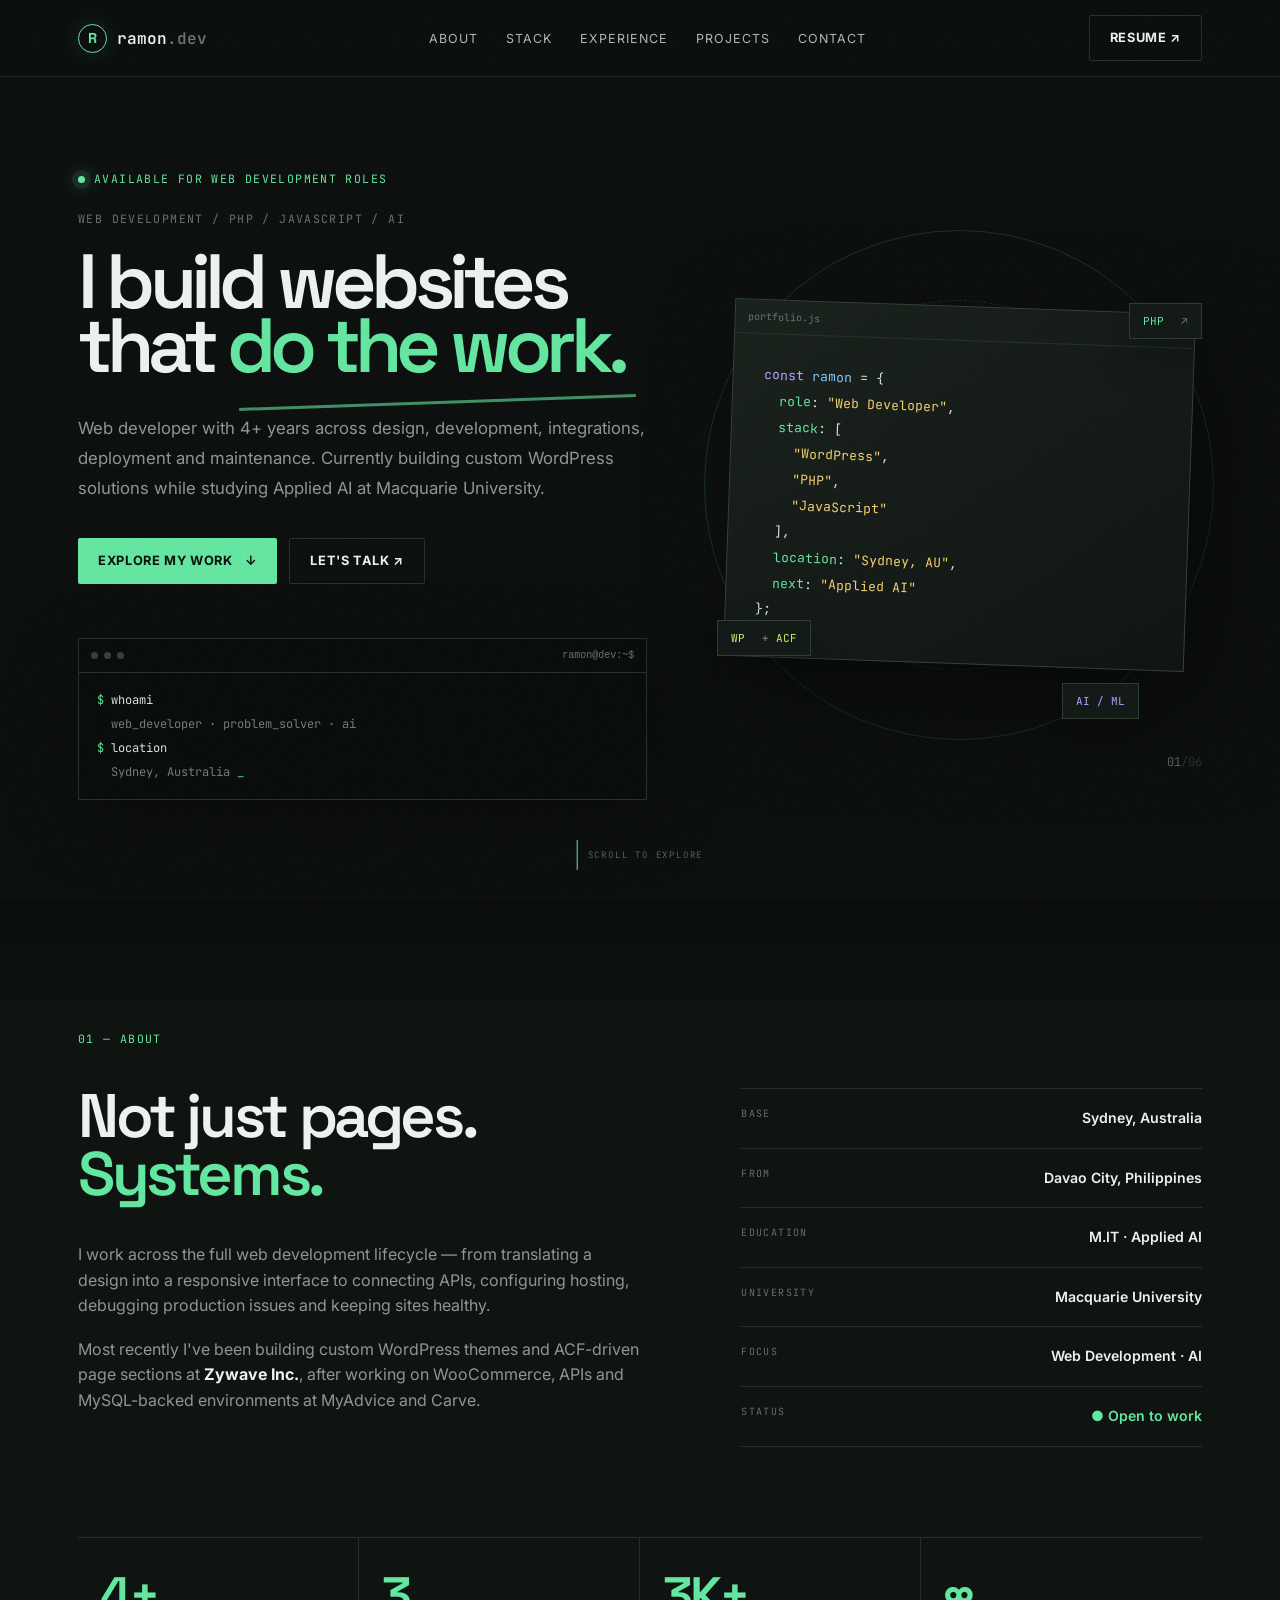
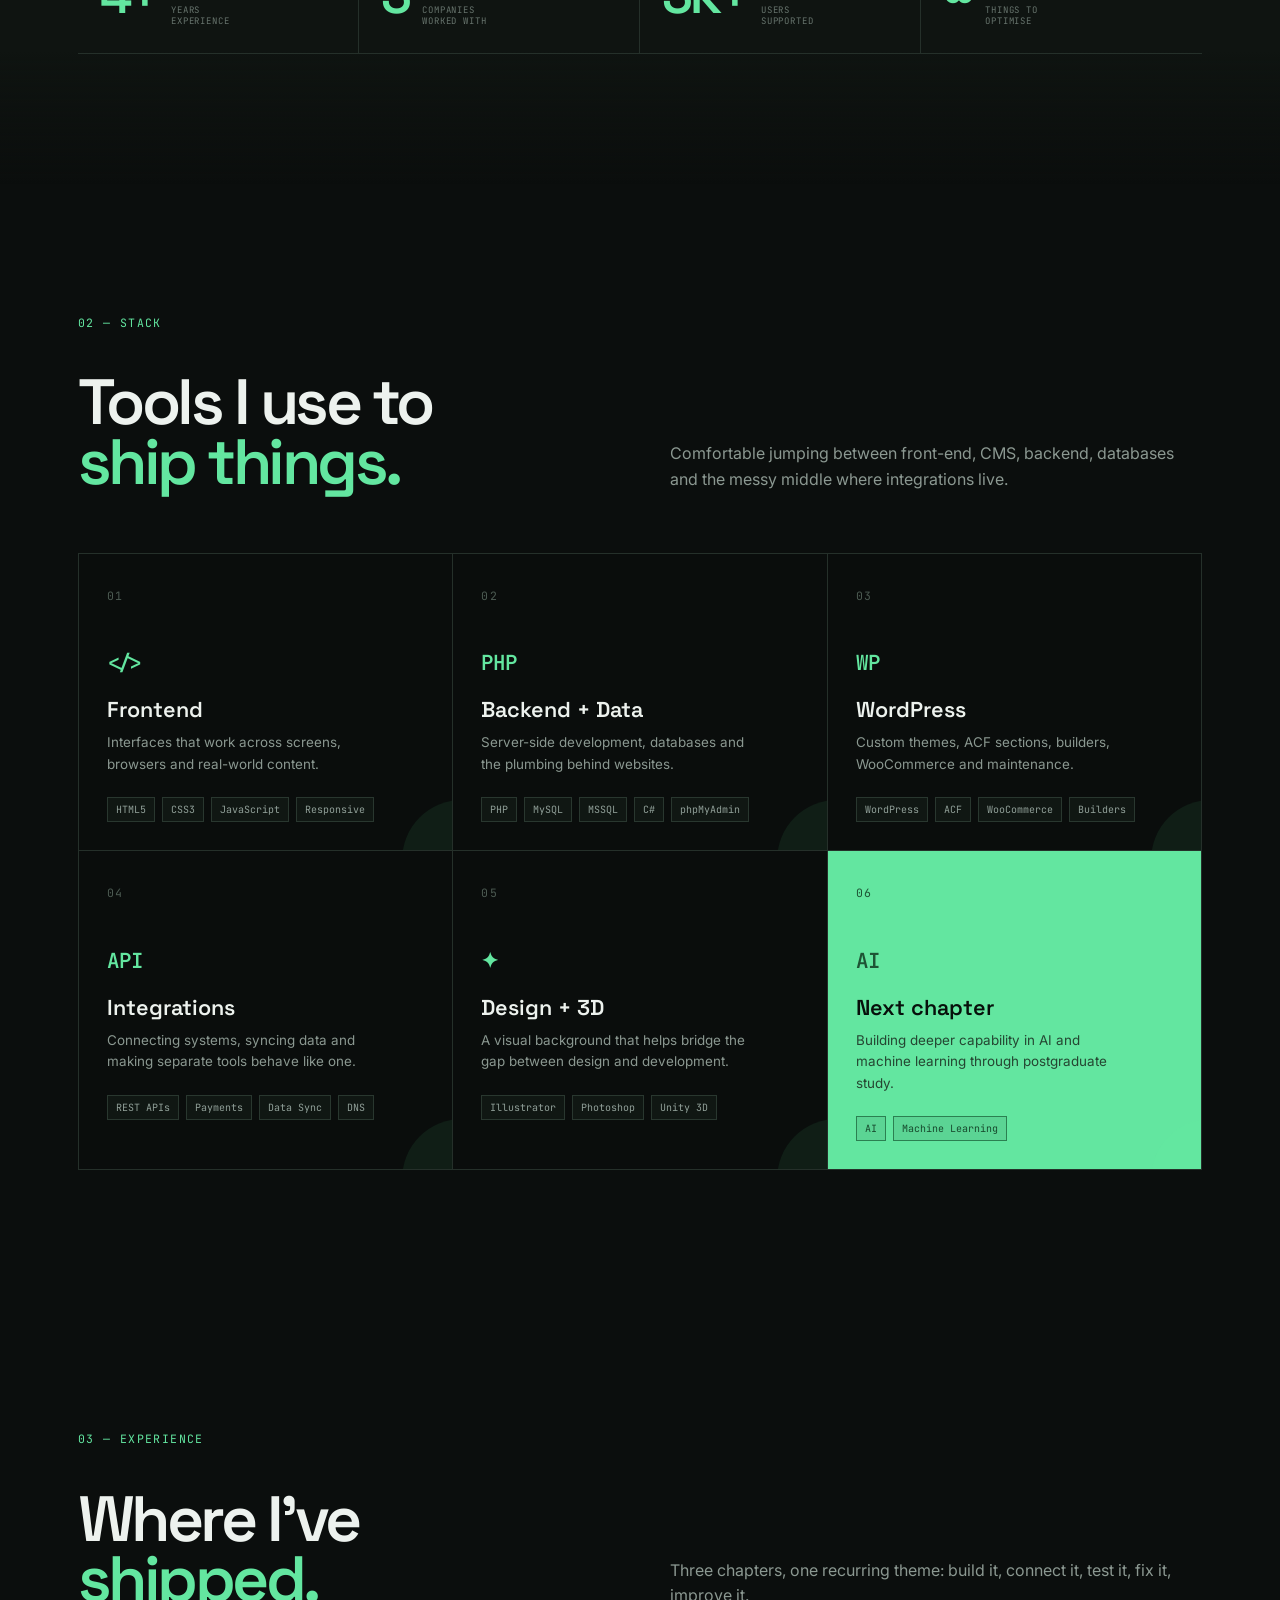
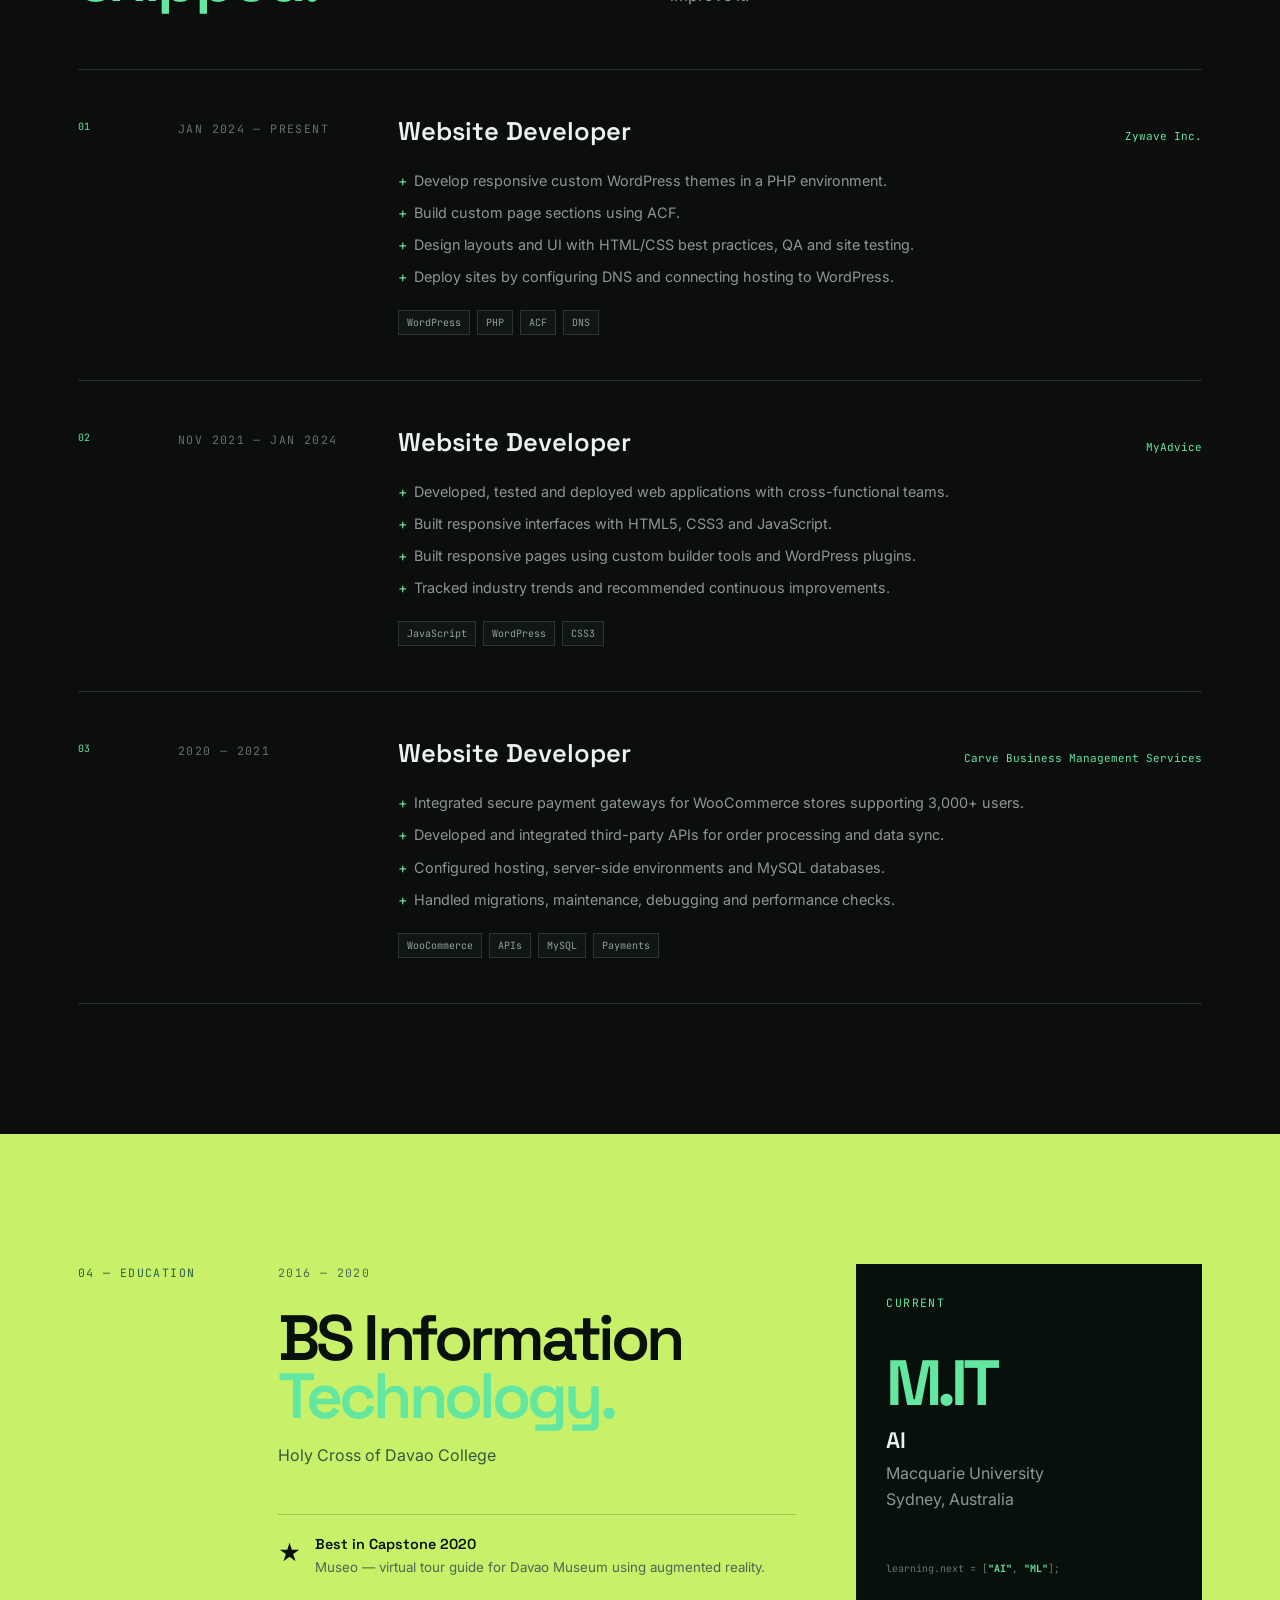
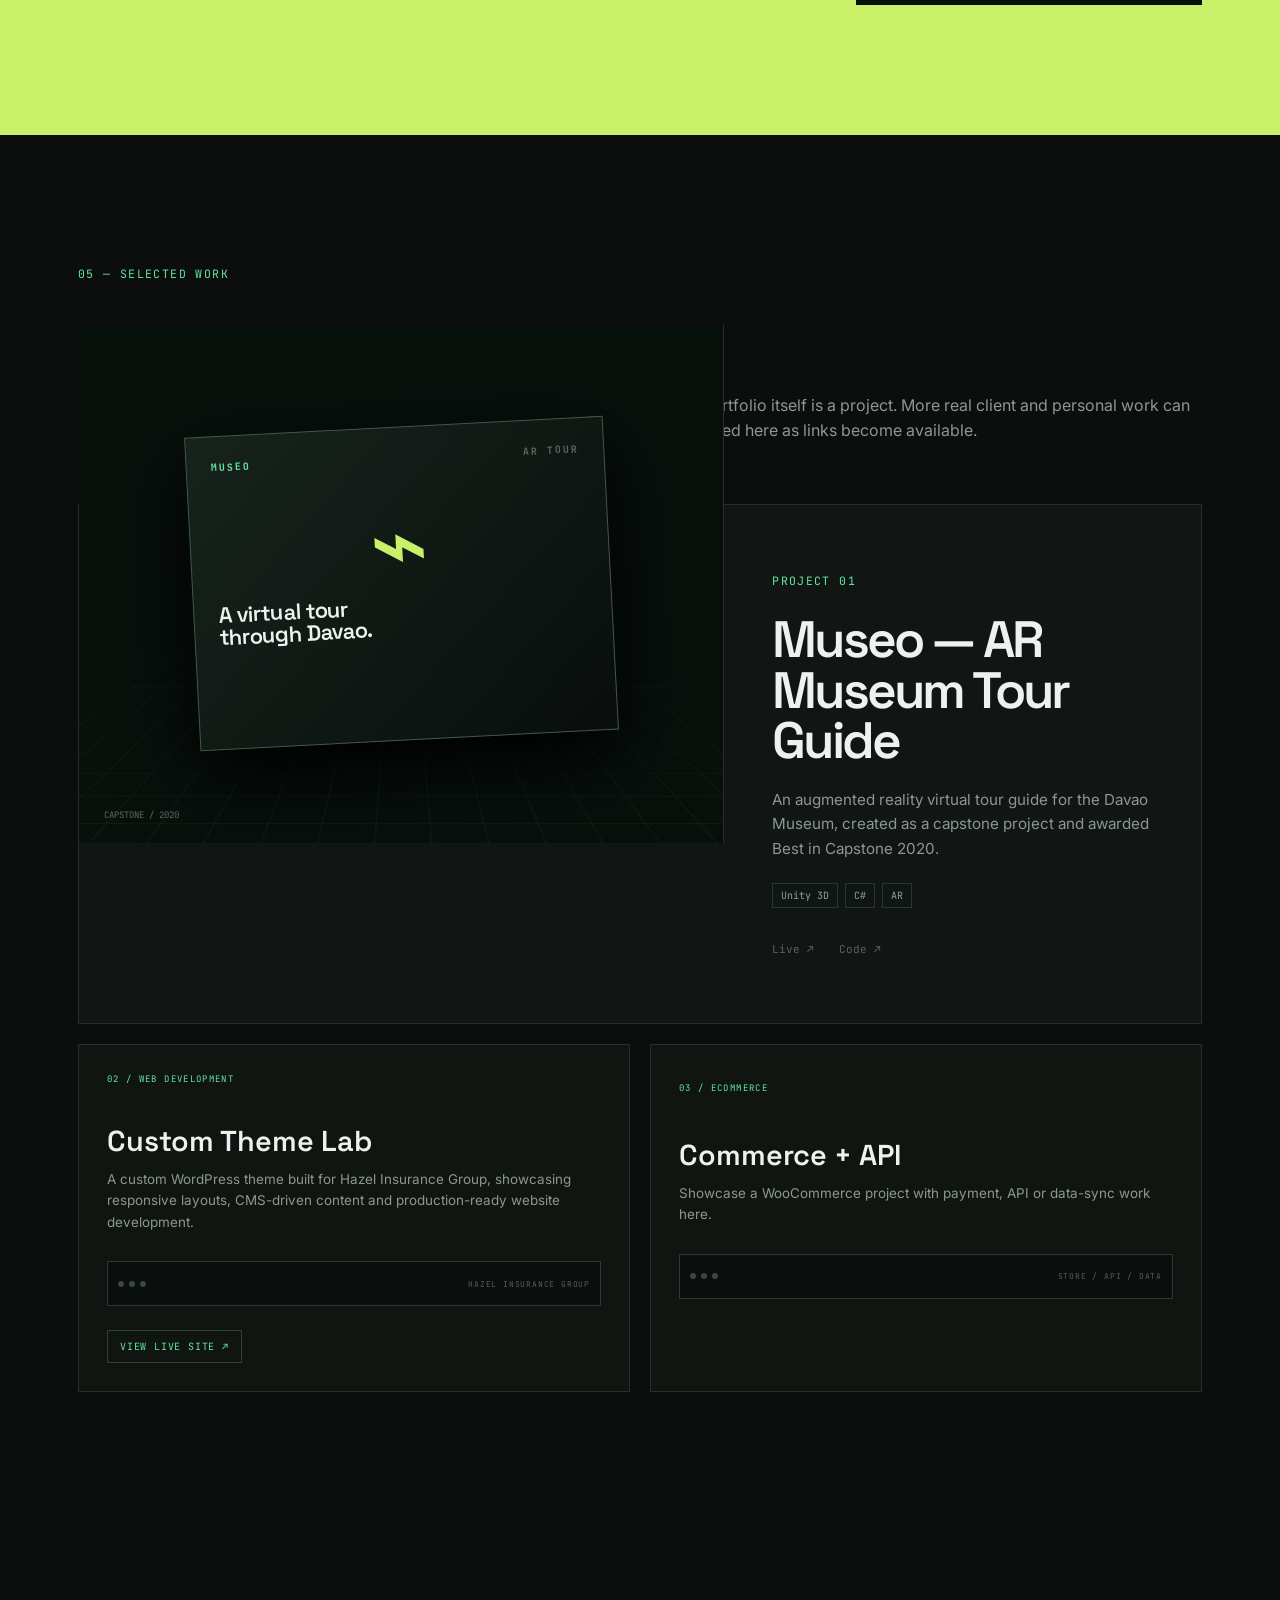
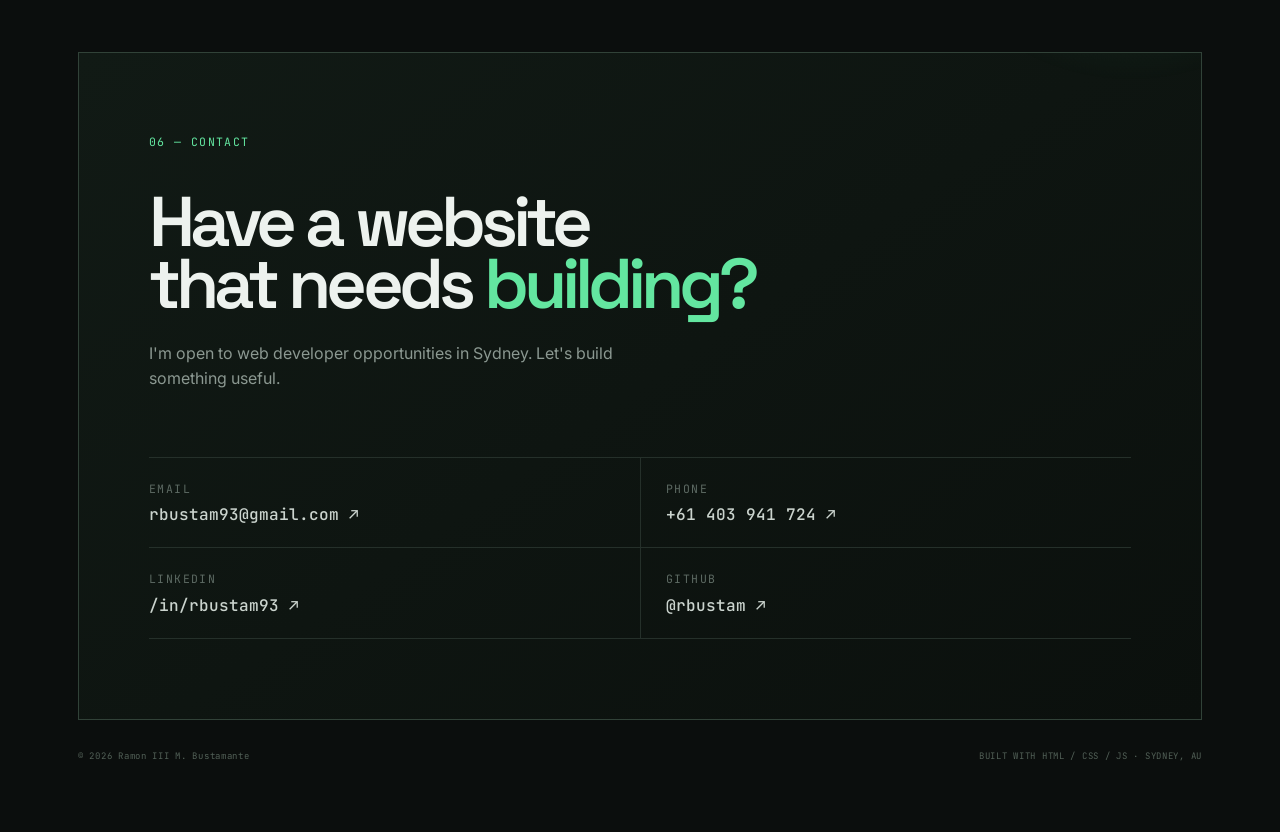
==== commit 195be90a: "Update index.html" ====
--- a/index.html
+++ b/index.html
@@ -359,11 +359,11 @@
     const reduceMotion = window.matchMedia('(prefers-reduced-motion: reduce)').matches;
 
     // Scroll progress for normal document scrolling.
-    const progress = document.querySelector('#scrollProgress span');
+    const progressBar = document.querySelector('#scrollProgress span');
     const updateProgress = () => {
       const max = document.documentElement.scrollHeight - window.innerHeight;
       const pct = max > 0 ? (window.scrollY / max) * 100 : 0;
-      if (progress) progress.style.width = pct + '%';
+      if (progressBar) progressBar.style.width = pct + '%';
     };
     window.addEventListener('scroll', updateProgress, {passive:true});
     window.addEventListener('resize', updateProgress);
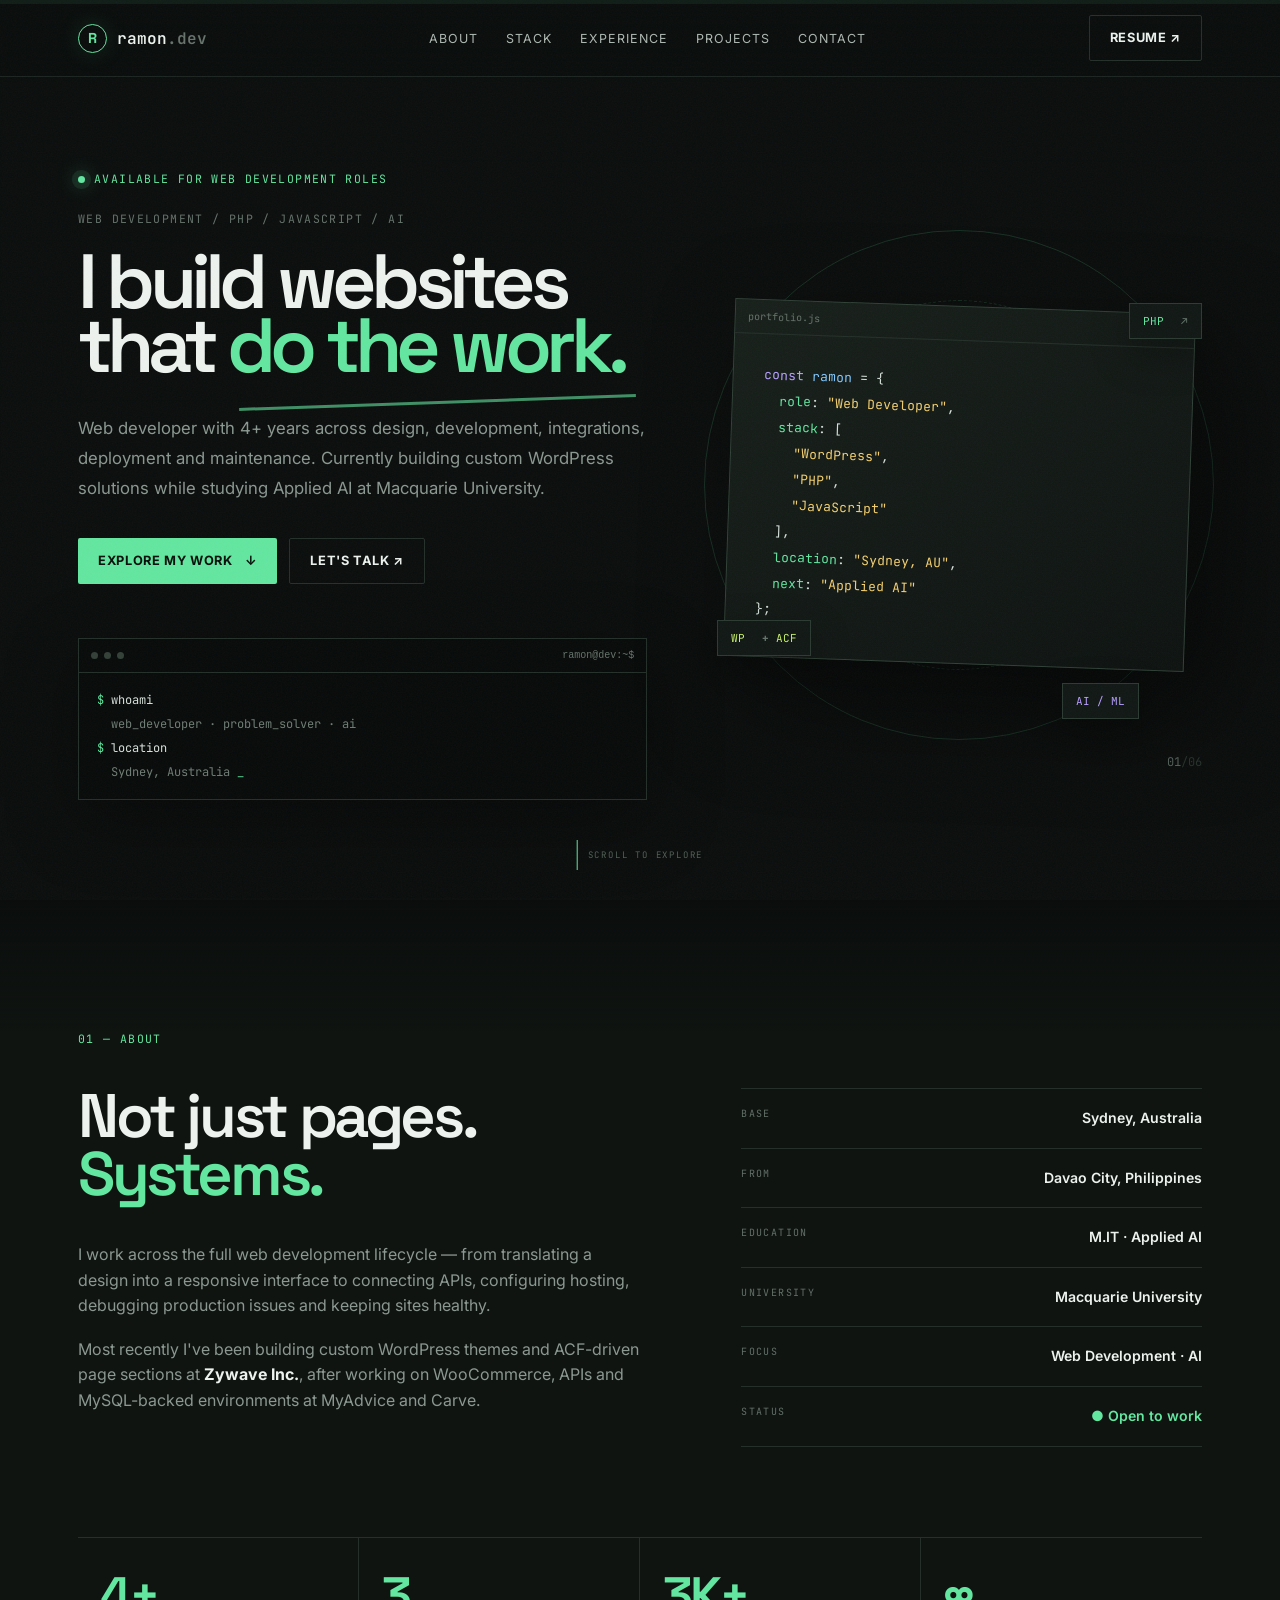
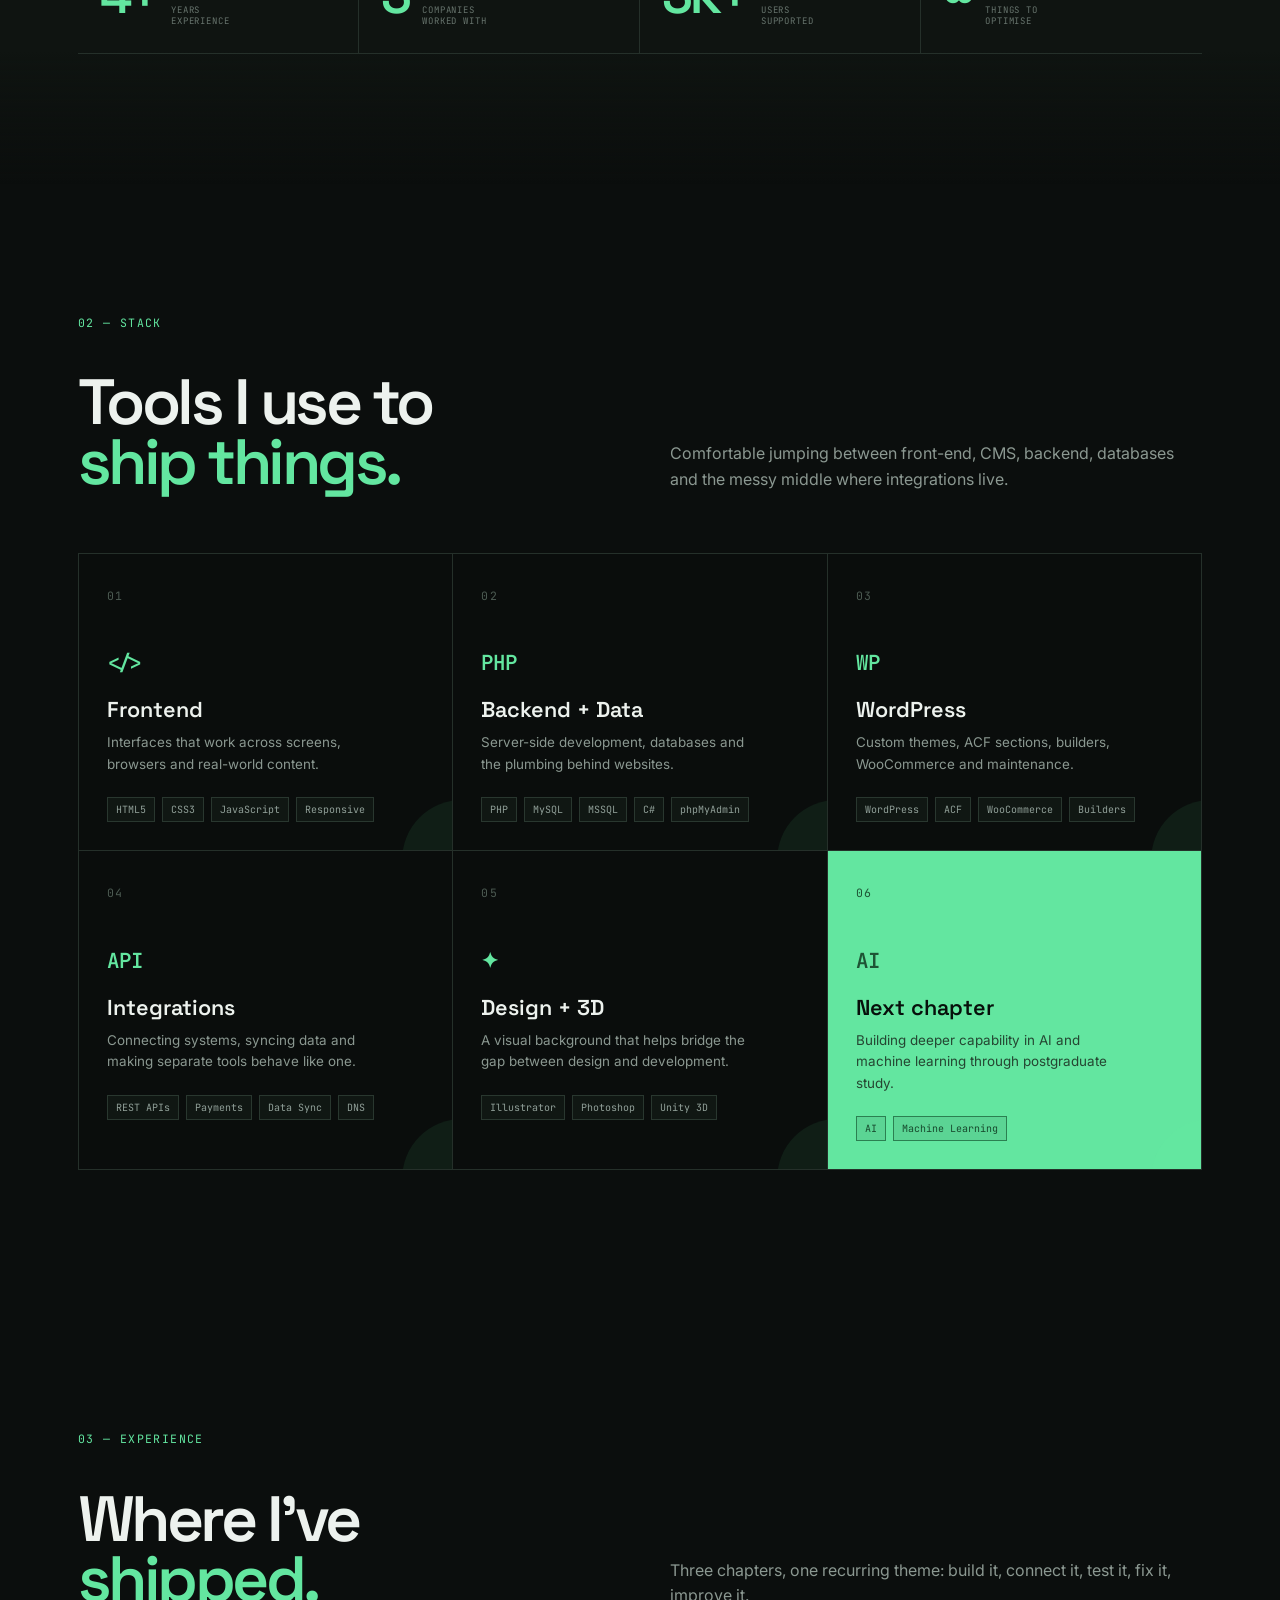
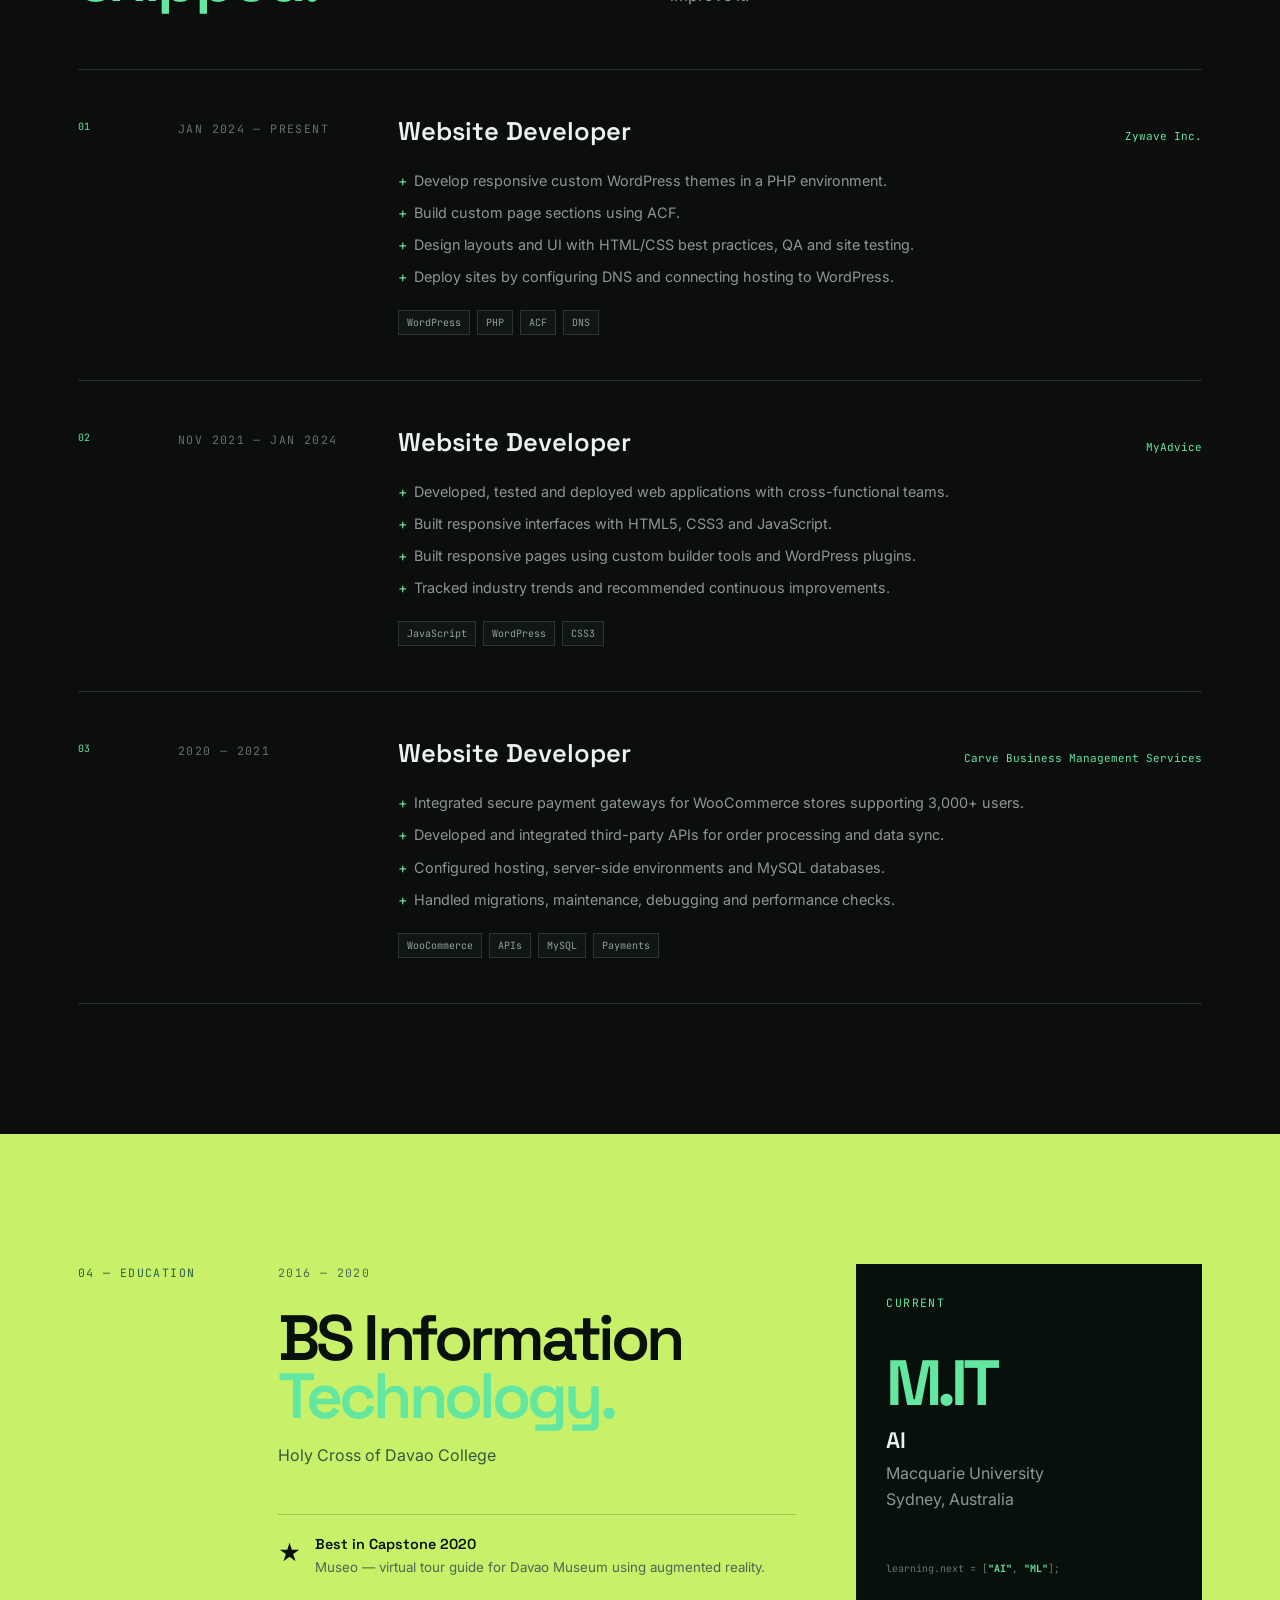
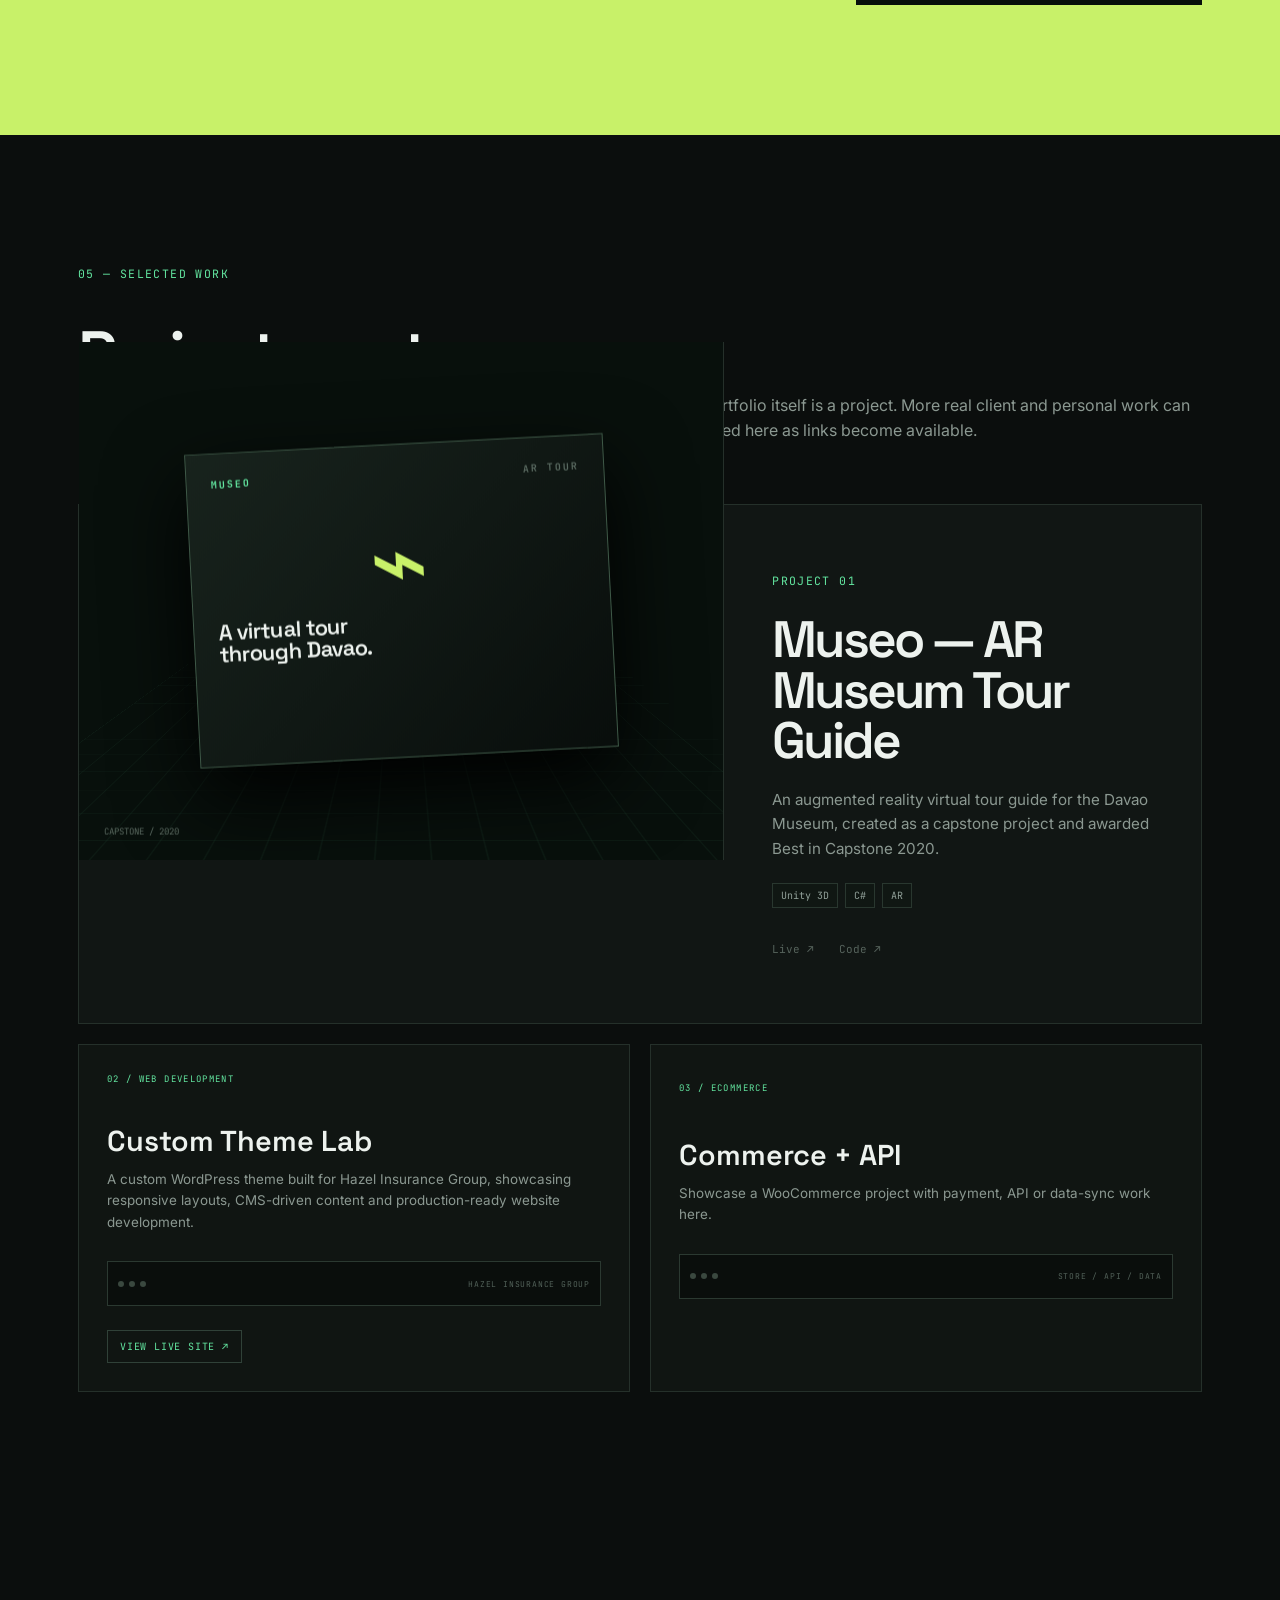
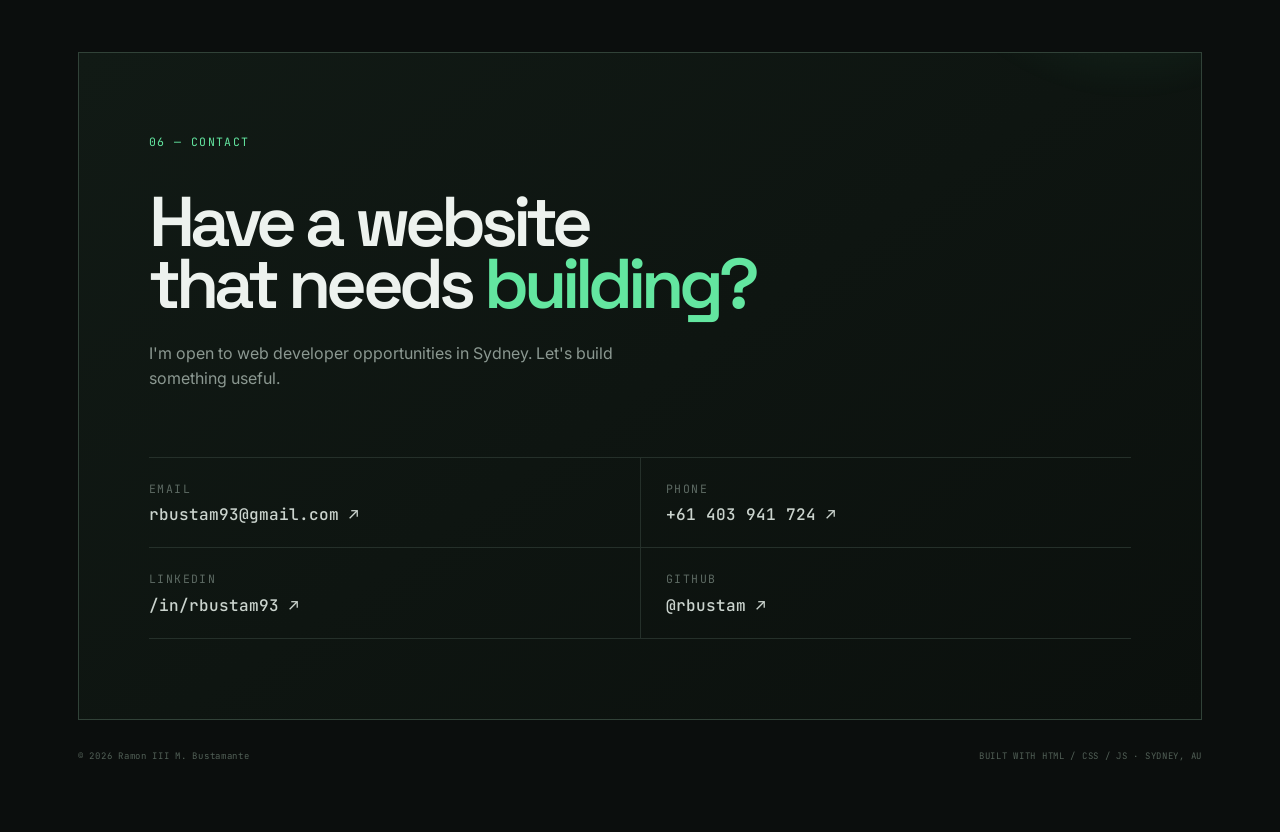
==== commit 6f82748c: "update" ====
--- a/index.html
+++ b/index.html
@@ -15,7 +15,7 @@
 <body>
   <div class="noise"></div>
   <div class="grid-bg"></div>
-  <div class="cursor-target" id="cursorTarget" aria-hidden="true"><span></span></div>
+  <div class="cursor-target" id="cursorTarget" aria-hidden="true"><i class="target-corner tl"></i><i class="target-corner tr"></i><i class="target-corner bl"></i><i class="target-corner br"></i><span class="target-dot"></span></div>
 
   <header>
     <div class="wrap nav-wrap">
@@ -40,7 +40,7 @@
     </div>
   </header>
 
-  <div class="scroll-progress" id="scrollProgress"></div>
+  <div class="scroll-progress" id="scrollProgress"><span></span></div>
   <main id="top">
     <!-- HERO -->
     <section class="hero">
@@ -358,30 +358,43 @@
   <script>
     const reduceMotion = window.matchMedia('(prefers-reduced-motion: reduce)').matches;
 
-    // Scroll progress for normal document scrolling.
-    const progressBar = document.querySelector('#scrollProgress span');
-    const updateProgress = () => {
+    // Scroll progress + subtle section parallax.
+    const progress = document.getElementById('scrollProgress');
+    const progressFill = progress?.querySelector('span');
+    const parallaxItems = document.querySelectorAll('.hero-art, .project-visual, .contact-glow');
+    const updateScrollEffects = () => {
       const max = document.documentElement.scrollHeight - window.innerHeight;
       const pct = max > 0 ? (window.scrollY / max) * 100 : 0;
-      if (progressBar) progressBar.style.width = pct + '%';
+      if (progressFill) progressFill.style.width = pct + '%';
+      if (!reduceMotion) {
+        parallaxItems.forEach(el => {
+          const rect = el.getBoundingClientRect();
+          const offset = (window.innerHeight / 2 - (rect.top + rect.height / 2)) * 0.035;
+          el.style.setProperty('--scroll-shift', `${offset}px`);
+        });
+      }
     };
-    window.addEventListener('scroll', updateProgress, {passive:true});
-    window.addEventListener('resize', updateProgress);
-    updateProgress();
-
-    // Custom target cursor for mouse/trackpad devices.
-    const cursor = document.getElementById('cursorTarget');
-    if (cursor && window.matchMedia('(hover:hover) and (pointer:fine)').matches) {
+    window.addEventListener('scroll', updateScrollEffects, { passive: true });
+    window.addEventListener('resize', updateScrollEffects);
+    updateScrollEffects();
+
+    // Precise target-style custom cursor.
+    const cursorTarget = document.getElementById('cursorTarget');
+    const finePointer = window.matchMedia('(hover:hover) and (pointer:fine)').matches;
+    if (cursorTarget && finePointer && !reduceMotion) {
       document.body.classList.add('custom-cursor');
-      let x=-100,y=-100,cx=-100,cy=-100;
-      window.addEventListener('pointermove', e => { x=e.clientX; y=e.clientY; cursor.classList.add('visible'); }, {passive:true});
-      const tick=()=>{ cx+=(x-cx)*.25; cy+=(y-cy)*.25; cursor.style.transform=`translate3d(${cx}px,${cy}px,0)`; requestAnimationFrame(tick); };
-      requestAnimationFrame(tick);
-      document.querySelectorAll('a,button,.stack-card,.project-feature,.project-small').forEach(el=>{
-        el.addEventListener('pointerenter',()=>cursor.classList.add('hovering'));
-        el.addEventListener('pointerleave',()=>cursor.classList.remove('hovering'));
+      window.addEventListener('pointermove', e => {
+        cursorTarget.style.left = `${e.clientX}px`;
+        cursorTarget.style.top = `${e.clientY}px`;
+        cursorTarget.classList.add('visible');
+      }, { passive: true });
+      document.querySelectorAll('a, button, .stack-card, .project-small, .project-feature').forEach(el => {
+        el.addEventListener('pointerenter', () => cursorTarget.classList.add('hover'));
+        el.addEventListener('pointerleave', () => cursorTarget.classList.remove('hover'));
       });
-    } else if (cursor) cursor.remove();
+    } else if (cursorTarget) {
+      cursorTarget.remove();
+    }
 
     document.getElementById('year').textContent = new Date().getFullYear();
 
@@ -397,7 +410,6 @@
     }));
 
     const revealEls = document.querySelectorAll('.reveal');
-
     if ('IntersectionObserver' in window && !reduceMotion) {
       const io = new IntersectionObserver(entries => {
         entries.forEach(entry => {
@@ -412,39 +424,6 @@
       revealEls.forEach(el => el.classList.add('is-visible'));
     }
 
-    // Scroll progress + subtle section parallax.
-    const progress = document.getElementById('scrollProgress');
-    const parallaxItems = document.querySelectorAll('.hero-art, .project-visual, .contact-glow');
-    const updateScrollEffects = () => {
-      const max = document.documentElement.scrollHeight - window.innerHeight;
-      const pct = max > 0 ? (window.scrollY / max) * 100 : 0;
-      if (progress) progress.style.width = pct + '%';
-      if (!reduceMotion) {
-        parallaxItems.forEach((el, i) => {
-          const rect = el.getBoundingClientRect();
-          const offset = (window.innerHeight / 2 - (rect.top + rect.height / 2)) * 0.035;
-          el.style.setProperty('--scroll-shift', `${offset}px`);
-        });
-      }
-    };
-    window.addEventListener('scroll', updateScrollEffects, { passive: true });
-    updateScrollEffects();
-
-    // Target-style custom cursor. It expands and changes colour over interactive elements.
-    const cursorTarget = document.getElementById('cursorTarget');
-    const finePointer = window.matchMedia('(pointer:fine)').matches;
-    if (cursorTarget && finePointer && !reduceMotion) {
-      document.body.classList.add('custom-cursor');
-      window.addEventListener('pointermove', e => {
-        cursorTarget.style.left = e.clientX + 'px';
-        cursorTarget.style.top = e.clientY + 'px';
-      });
-      document.querySelectorAll('a, button, .stack-card, .project-small, .project-feature').forEach(el => {
-        el.addEventListener('pointerenter', () => cursorTarget.classList.add('hover'));
-        el.addEventListener('pointerleave', () => cursorTarget.classList.remove('hover'));
-      });
-    }
-
     // Tiny cursor-reactive effect for the hero code card.
     const art = document.querySelector('.hero-art');
     const code = document.querySelector('.code-card');
@@ -455,9 +434,7 @@
         const y = (e.clientY - r.top) / r.height - .5;
         code.style.transform = `perspective(900px) rotateY(${x * 8}deg) rotateX(${y * -6}deg)`;
       });
-      art.addEventListener('pointerleave', () => {
-        code.style.transform = '';
-      });
+      art.addEventListener('pointerleave', () => { code.style.transform = ''; });
     }
   </script>
 </body>
--- a/styles.css
+++ b/styles.css
@@ -6,15 +6,6 @@
 :root{--bg:#0b0e0d;--panel:#111614;--text:#edf2ee;--muted:#8b9891;--line:#25302a;--green:#63e6a0;--lime:#c8f169;--purple:#b7a0ff;--yellow:#f4d06f;--display:'Space Grotesk',sans-serif;--mono:'JetBrains Mono',monospace;--max:1180px}
 .wrap{max-width:var(--max);margin:auto;padding:0 28px}
 .noise{position:fixed;inset:0;pointer-events:none;opacity:.035;z-index:100;background-image:url("data:image/svg+xml,%3Csvg xmlns='http://www.w3.org/2000/svg' width='180' height='180'%3E%3Cfilter id='n'%3E%3CfeTurbulence type='fractalNoise' baseFrequency='.8' numOctaves='4'/%3E%3C/filter%3E%3Crect width='100%25' height='100%25' filter='url(%23n)'/%3E%3C/svg%3E")}
-.scroll-progress{position:fixed;top:0;left:0;width:0;height:3px;background:var(--green);box-shadow:0 0 18px rgba(99,230,160,.65);z-index:200;transition:width .08s linear}
-.cursor-target{position:fixed;width:26px;height:26px;border:1px solid rgba(99,230,160,.8);transform:translate(-50%,-50%);pointer-events:none;z-index:300;opacity:0;transition:width .2s ease,height .2s ease,border-color .2s ease,background .2s ease,opacity .2s ease;mix-blend-mode:screen}
-.cursor-target:before,.cursor-target:after{content:"";position:absolute;background:var(--green);opacity:.75}
-.cursor-target:before{left:50%;top:-7px;width:1px;height:40px;transform:translateX(-50%)}
-.cursor-target:after{top:50%;left:-7px;width:40px;height:1px;transform:translateY(-50%)}
-.cursor-target span{position:absolute;inset:8px;border:1px solid var(--green);border-radius:50%}
-.cursor-target.hover{width:42px;height:42px;background:rgba(99,230,160,.08);border-color:var(--lime);transform:translate(-50%,-50%) rotate(45deg)}
-.cursor-target.hover span{border-color:var(--lime)}
-.custom-cursor,.custom-cursor a,.custom-cursor button{cursor:none}
 .grid-bg{position:fixed;inset:0;pointer-events:none;opacity:.18;background-image:linear-gradient(rgba(99,230,160,.055) 1px,transparent 1px),linear-gradient(90deg,rgba(99,230,160,.055) 1px,transparent 1px);background-size:80px 80px;mask-image:linear-gradient(#000,transparent 85%);z-index:-1}
 ::selection{background:var(--green);color:#07100b}
 a:focus-visible,button:focus-visible{outline:2px solid var(--green);outline-offset:4px}
@@ -61,9 +52,22 @@
 .project-link-card{display:flex;flex-direction:column}
 .project-live{display:inline-flex;width:max-content;margin-top:24px;padding:9px 12px;border:1px solid #304138;color:var(--green);font:10px var(--mono);text-transform:uppercase;letter-spacing:.08em;transition:.2s}
 .project-live:hover{background:var(--green);color:#07100b;border-color:var(--green)}
-@media(max-width:680px){.cursor-target,.scroll-progress{display:none}}
+/* Functional scroll progress */
+.scroll-progress{position:fixed;left:0;top:0;width:100%;height:4px;z-index:9999;background:rgba(99,230,160,.08);pointer-events:none}
+.scroll-progress span{display:block;height:100%;width:0;background:var(--green);box-shadow:0 0 14px rgba(99,230,160,.55);transition:width .08s linear}
 
-
-/* Functional scroll progress */
-.scroll-progress{position:fixed;left:0;top:0;width:100%;height:3px;z-index:9999;background:rgba(99,230,160,.08);pointer-events:none}.scroll-progress span{display:block;height:100%;width:0;background:var(--green);box-shadow:0 0 14px rgba(99,230,160,.55)}
-@media (hover:hover) and (pointer:fine){body.custom-cursor,body.custom-cursor a,body.custom-cursor button{cursor:none!important}.cursor-target{position:fixed;left:0;top:0;width:34px;height:34px;margin-left:-17px;margin-top:-17px;z-index:10000;pointer-events:none;opacity:0;transition:opacity .15s}.cursor-target.visible{opacity:1}.cursor-ring{position:absolute;inset:2px;border:1px solid var(--green);border-radius:50%;box-shadow:0 0 14px rgba(99,230,160,.25);transition:.18s}.cursor-cross-v,.cursor-cross-h{position:absolute;background:var(--green);opacity:.8}.cursor-cross-v{width:1px;height:100%;left:50%;top:0}.cursor-cross-h{height:1px;width:100%;left:0;top:50%}.cursor-dot{position:absolute;width:4px;height:4px;border-radius:50%;background:var(--green);left:50%;top:50%;transform:translate(-50%,-50%)}.cursor-target.hovering .cursor-ring{transform:scale(1.55) rotate(45deg);border-color:var(--lime);border-radius:5px;box-shadow:0 0 24px rgba(200,241,105,.35)}.cursor-target.hovering .cursor-cross-v,.cursor-target.hovering .cursor-cross-h{background:var(--lime)}}
+/* Precision target cursor */
+@media (hover:hover) and (pointer:fine){
+  body.custom-cursor,body.custom-cursor a,body.custom-cursor button{cursor:none!important}
+  .cursor-target{position:fixed;left:0;top:0;width:28px;height:28px;transform:translate(-50%,-50%);z-index:10000;pointer-events:none;opacity:0;transition:opacity .12s ease}
+  .cursor-target.visible{opacity:1}
+  .target-corner{position:absolute;width:8px;height:8px;border-color:var(--green);border-style:solid;display:block}
+  .target-corner.tl{left:0;top:0;border-width:1px 0 0 1px}
+  .target-corner.tr{right:0;top:0;border-width:1px 1px 0 0}
+  .target-corner.bl{left:0;bottom:0;border-width:0 0 1px 1px}
+  .target-corner.br{right:0;bottom:0;border-width:0 1px 1px 0}
+  .target-dot{position:absolute;width:3px;height:3px;left:50%;top:50%;transform:translate(-50%,-50%);border-radius:50%;background:var(--green);box-shadow:0 0 7px rgba(99,230,160,.7)}
+  .cursor-target.hover{width:38px;height:38px}
+  .cursor-target.hover .target-corner{width:10px;height:10px;border-color:var(--lime)}
+  .cursor-target.hover .target-dot{background:var(--lime);box-shadow:0 0 10px rgba(200,241,105,.8)}
+}
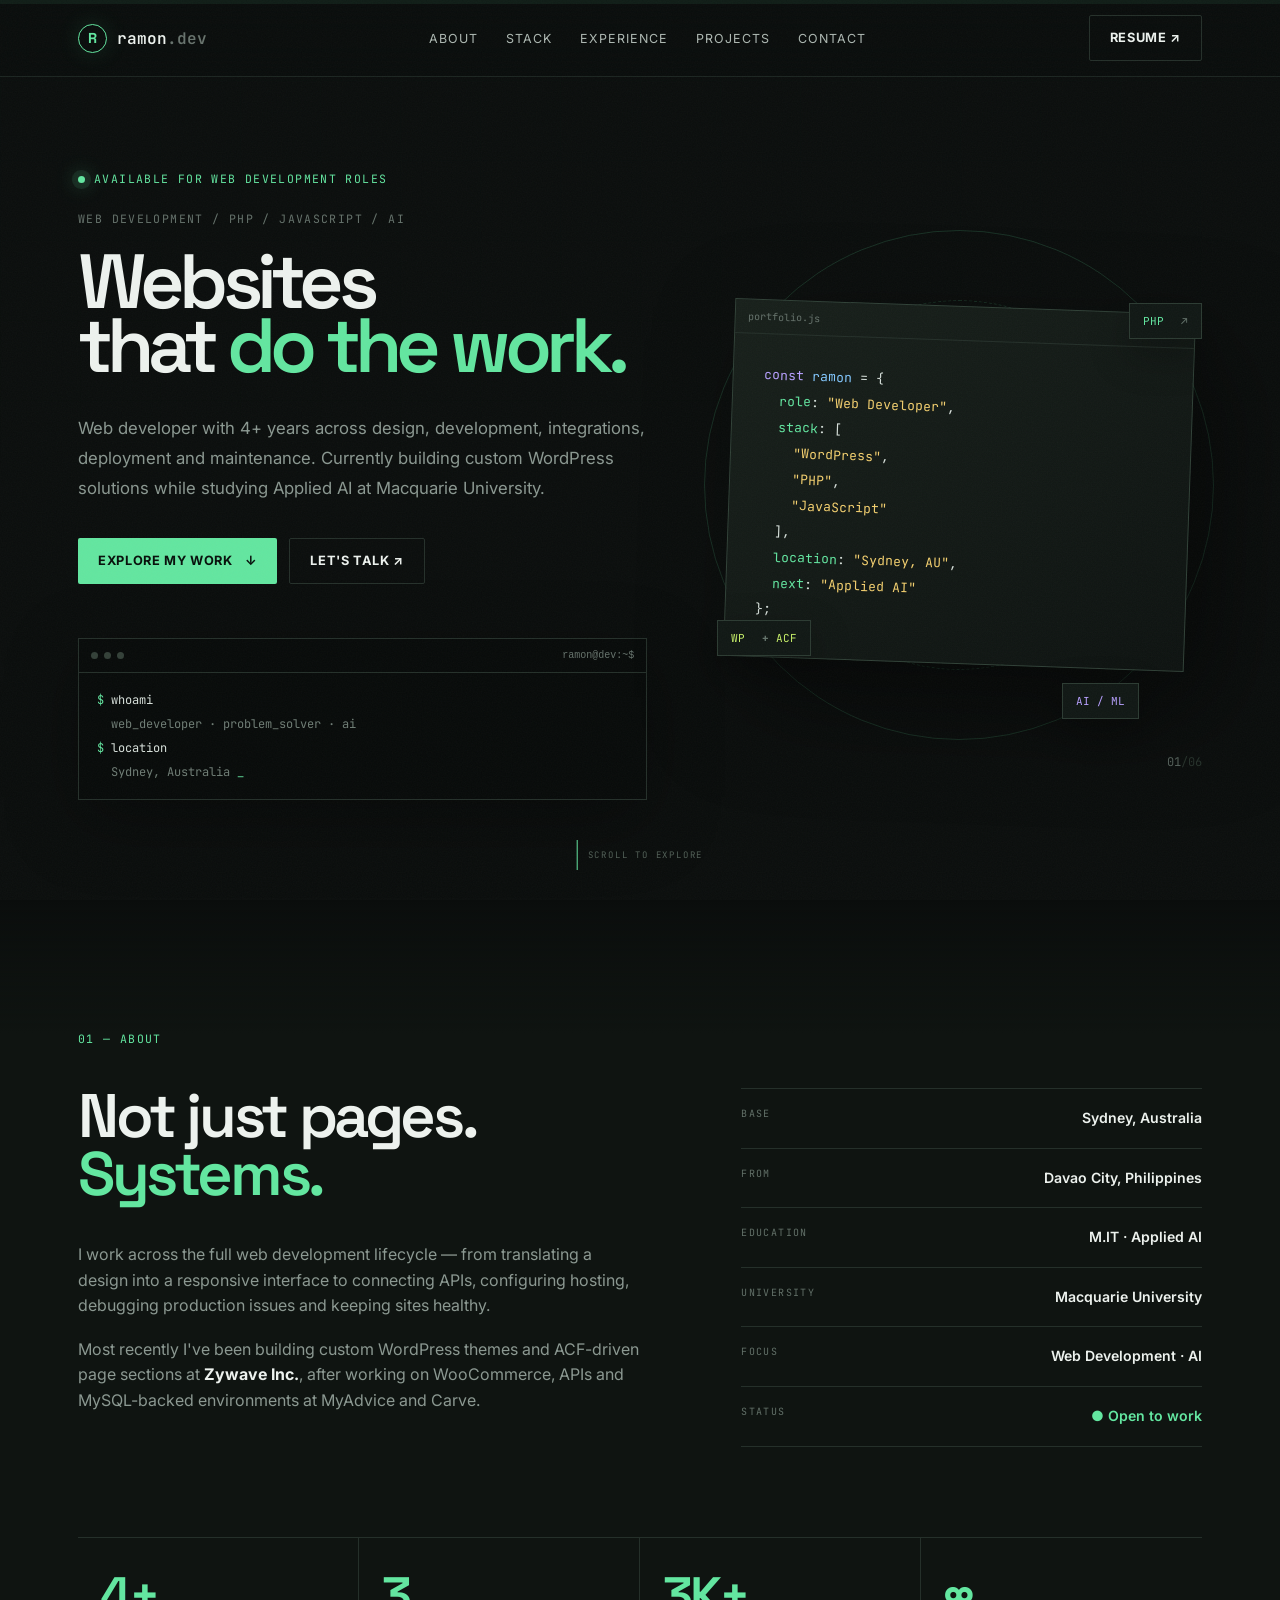
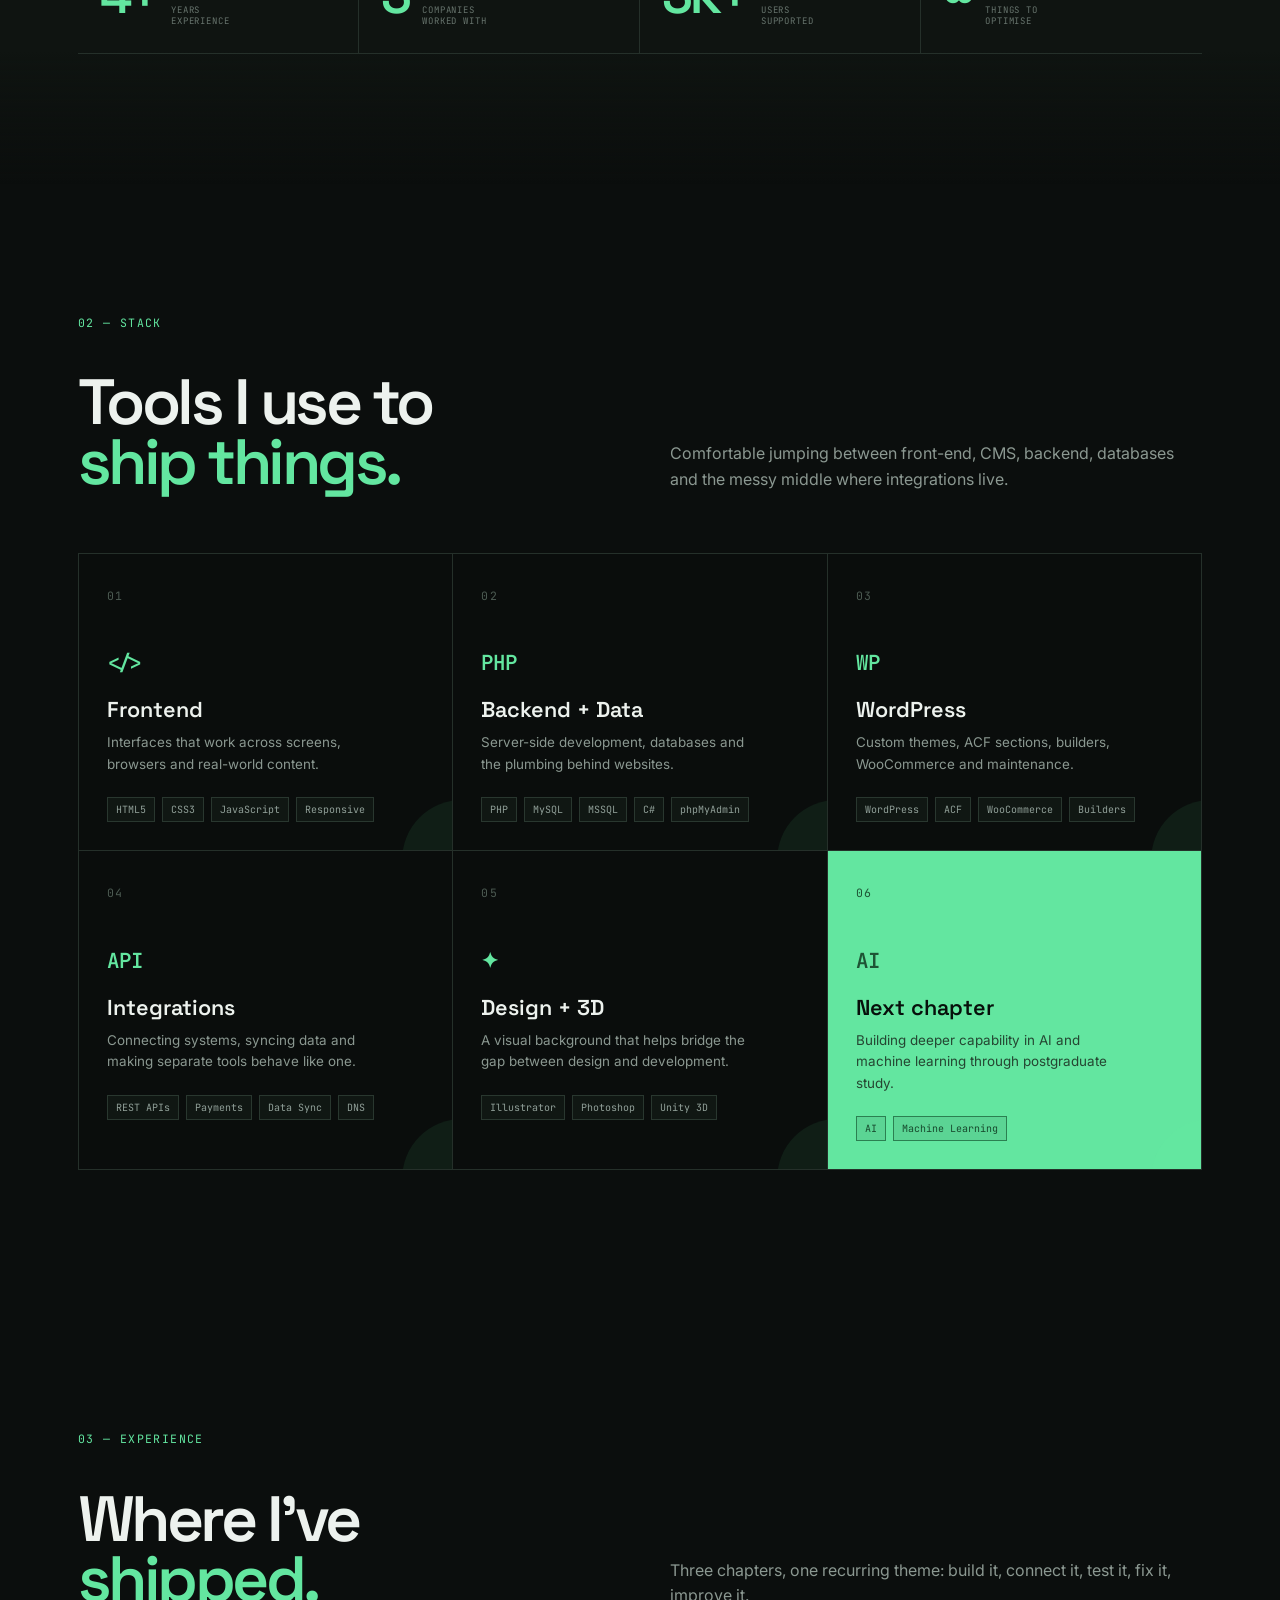
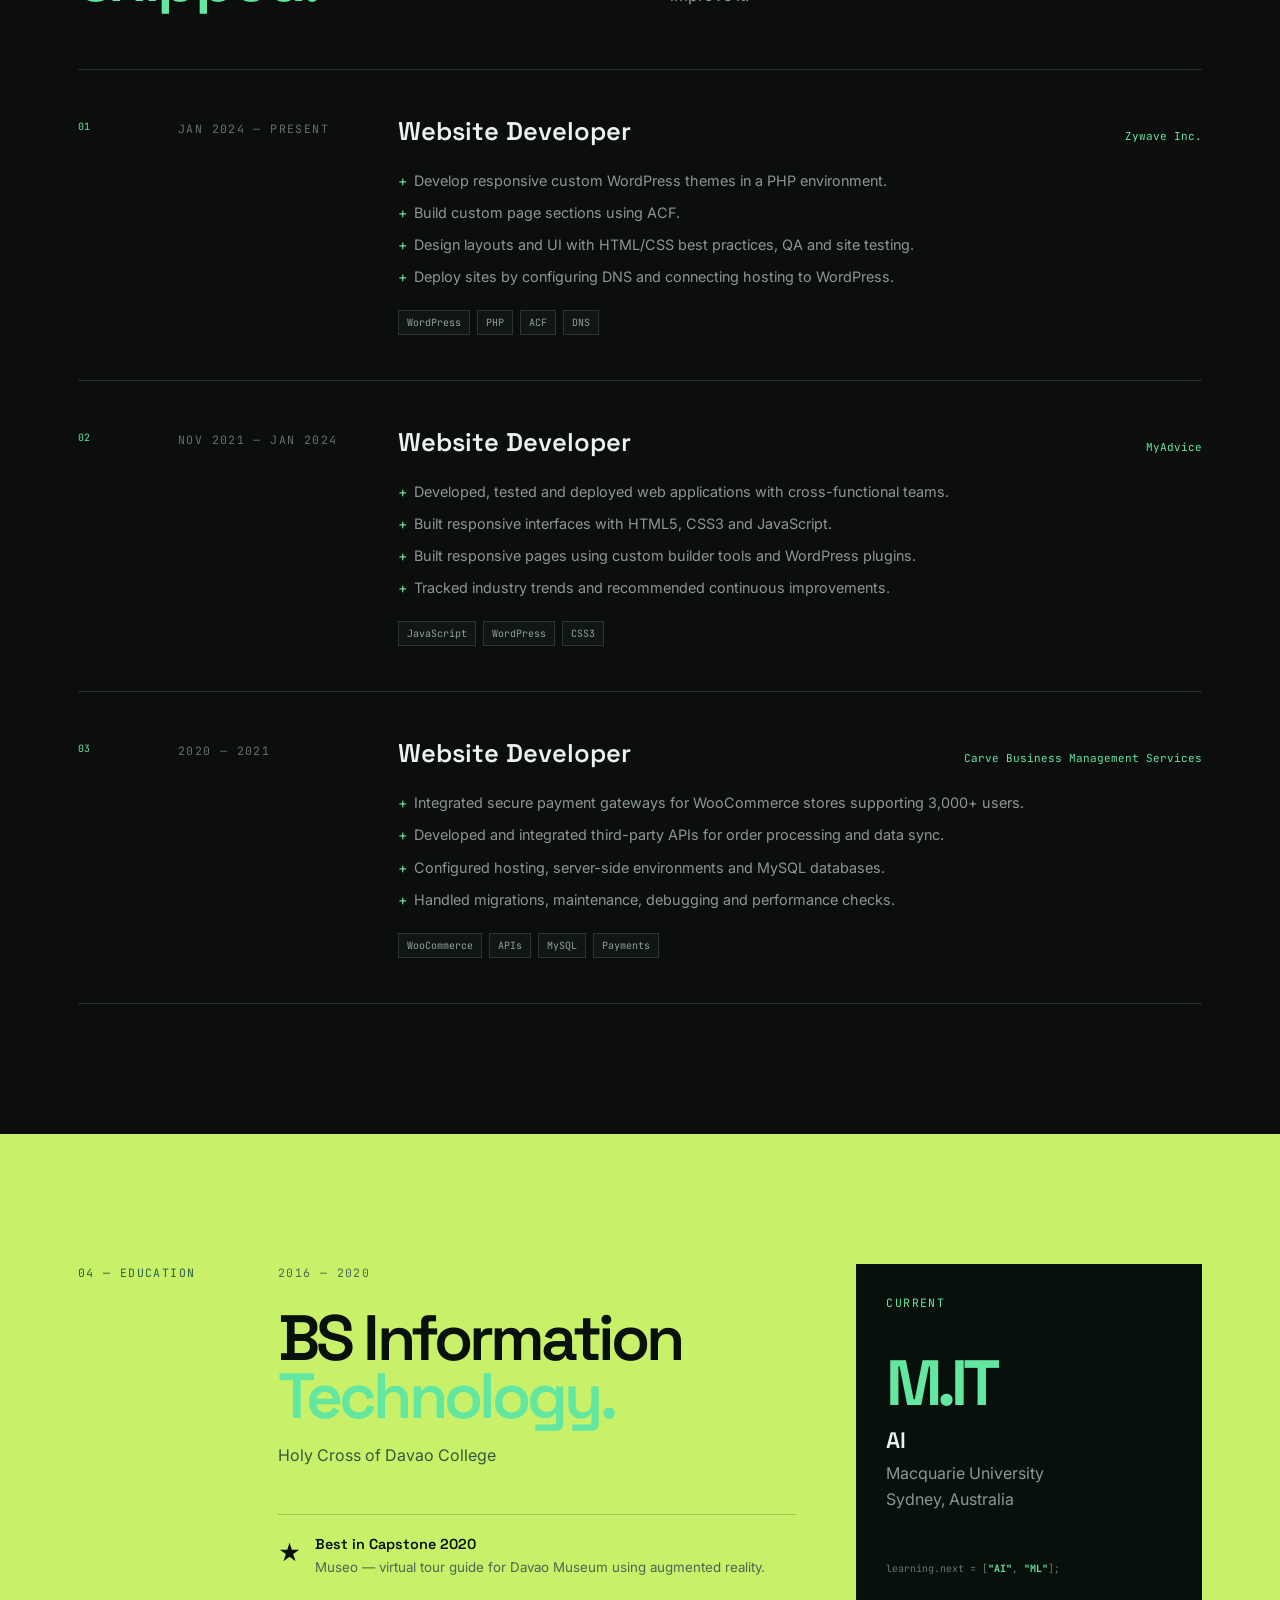
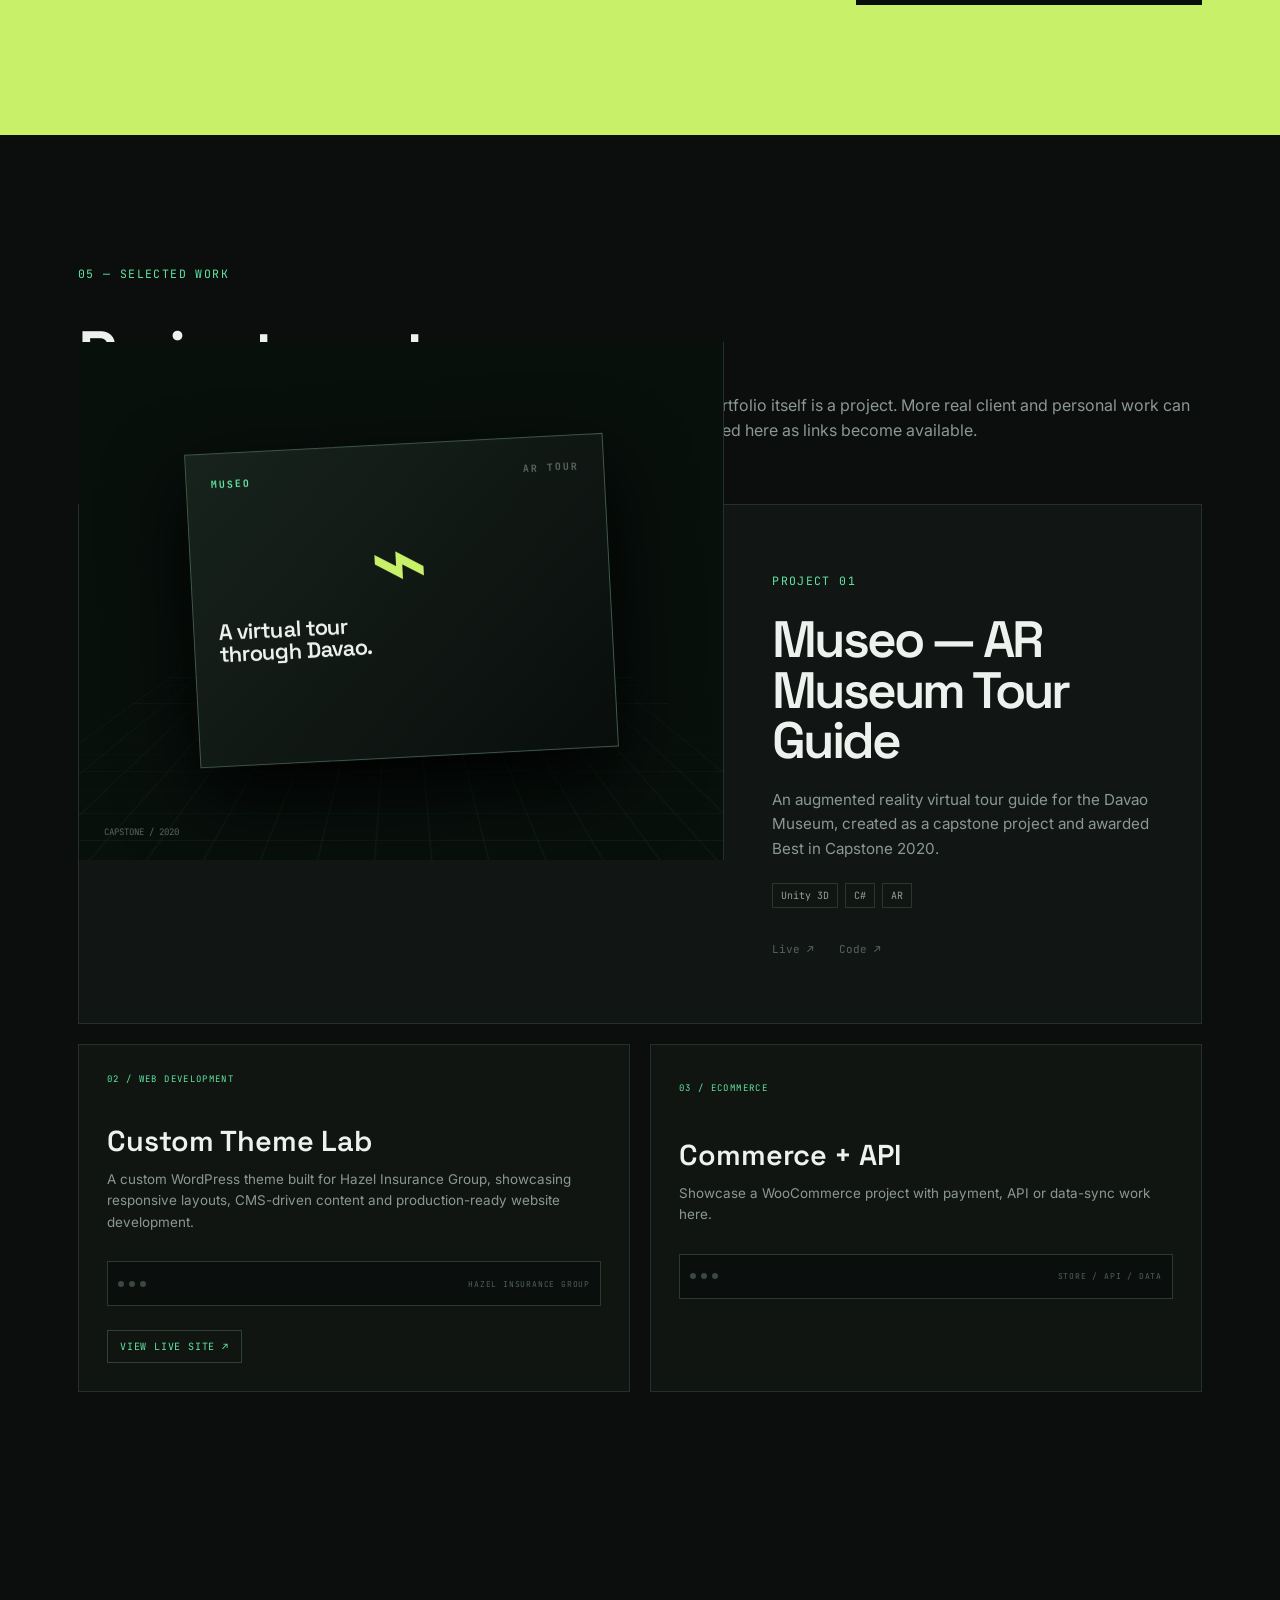
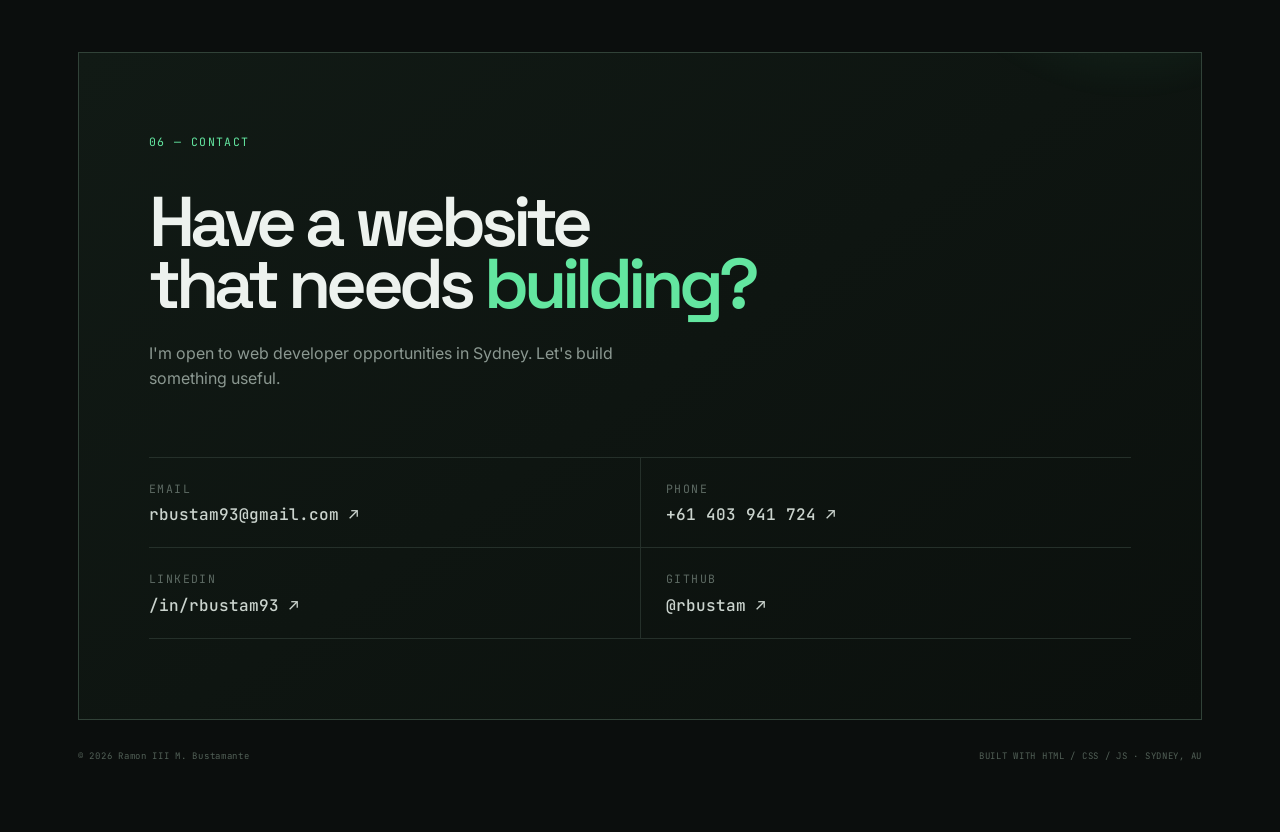
==== commit 4990e904: "update" ====
--- a/index.html
+++ b/index.html
@@ -15,7 +15,7 @@
 <body>
   <div class="noise"></div>
   <div class="grid-bg"></div>
-  <div class="cursor-target" id="cursorTarget" aria-hidden="true"><i class="target-corner tl"></i><i class="target-corner tr"></i><i class="target-corner bl"></i><i class="target-corner br"></i><span class="target-dot"></span></div>
+  <div class="cursor-target" id="cursorTarget" aria-hidden="true"><i class="target-corner tl"></i><i class="target-corner tr"></i><i class="target-corner bl"></i><i class="target-corner br"></i><span class="target-ring"></span><span class="target-dot"></span></div>
 
   <header>
     <div class="wrap nav-wrap">
@@ -48,7 +48,7 @@
         <div class="hero-copy reveal">
           <div class="eyebrow"><span class="pulse"></span> AVAILABLE FOR WEB DEVELOPMENT ROLES</div>
           <div class="hero-kicker">WEB DEVELOPMENT / PHP / JAVASCRIPT / AI</div>
-          <h1>I build websites<br>that <span>do the work.</span></h1>
+          <h1>Websites<br>that <span>do the work.</span></h1>
           <p class="hero-lede">
             Web developer with 4+ years across design, development, integrations,
             deployment and maintenance. Currently building custom WordPress solutions
--- a/styles.css
+++ b/styles.css
@@ -23,7 +23,7 @@
 .btn-solid{background:var(--green);color:#07100b}.btn-solid:hover{background:#d5ffb0;transform:translateY(-2px);box-shadow:0 12px 30px rgba(99,230,160,.16)}.btn-ghost,.btn-outline{border:1px solid var(--line);color:var(--text)}.btn-ghost:hover,.btn-outline:hover{border-color:var(--green);color:var(--green)}
 .hero{min-height:100vh;display:flex;align-items:center;padding:150px 0 80px;position:relative}.hero-grid{display:grid;grid-template-columns:1.08fr .92fr;gap:70px;align-items:center;width:100%}
 .eyebrow{display:flex;align-items:center;gap:9px;color:var(--green);margin-bottom:22px}.pulse{width:7px;height:7px;border-radius:50%;background:var(--green);box-shadow:0 0 0 6px rgba(99,230,160,.09),0 0 20px var(--green)}
-.hero-kicker{color:#65726b;margin-bottom:20px}.hero h1{font:600 clamp(3.2rem,6vw,6rem)/.84 var(--display);letter-spacing:-.075em}.hero h1 span{color:var(--green);position:relative}.hero h1 span:after{content:"";position:absolute;left:3%;right:-3%;bottom:-10px;height:3px;background:var(--green);transform:rotate(-2deg);opacity:.6}
+.hero-kicker{color:#65726b;margin-bottom:20px}.hero h1{font:600 clamp(3.2rem,6vw,6rem)/.84 var(--display);letter-spacing:-.075em}.hero h1 span{color:var(--green);position:relative}
 .hero-lede{font-size:1.05rem;max-width:590px;margin-top:35px;line-height:1.8}.hero-cta{display:flex;gap:12px;margin-top:34px}
 .hero-terminal{margin-top:54px;width:min(590px,100%);border:1px solid var(--line);background:#080b0a;box-shadow:0 20px 70px rgba(0,0,0,.35)}
 .terminal-bar,.code-head{height:34px;border-bottom:1px solid var(--line);display:flex;align-items:center;padding:0 12px;gap:6px;color:#66736c;font:10px var(--mono)}.terminal-bar>span{width:7px;height:7px;border-radius:50%;background:#334038}.terminal-bar code{margin-left:auto}
